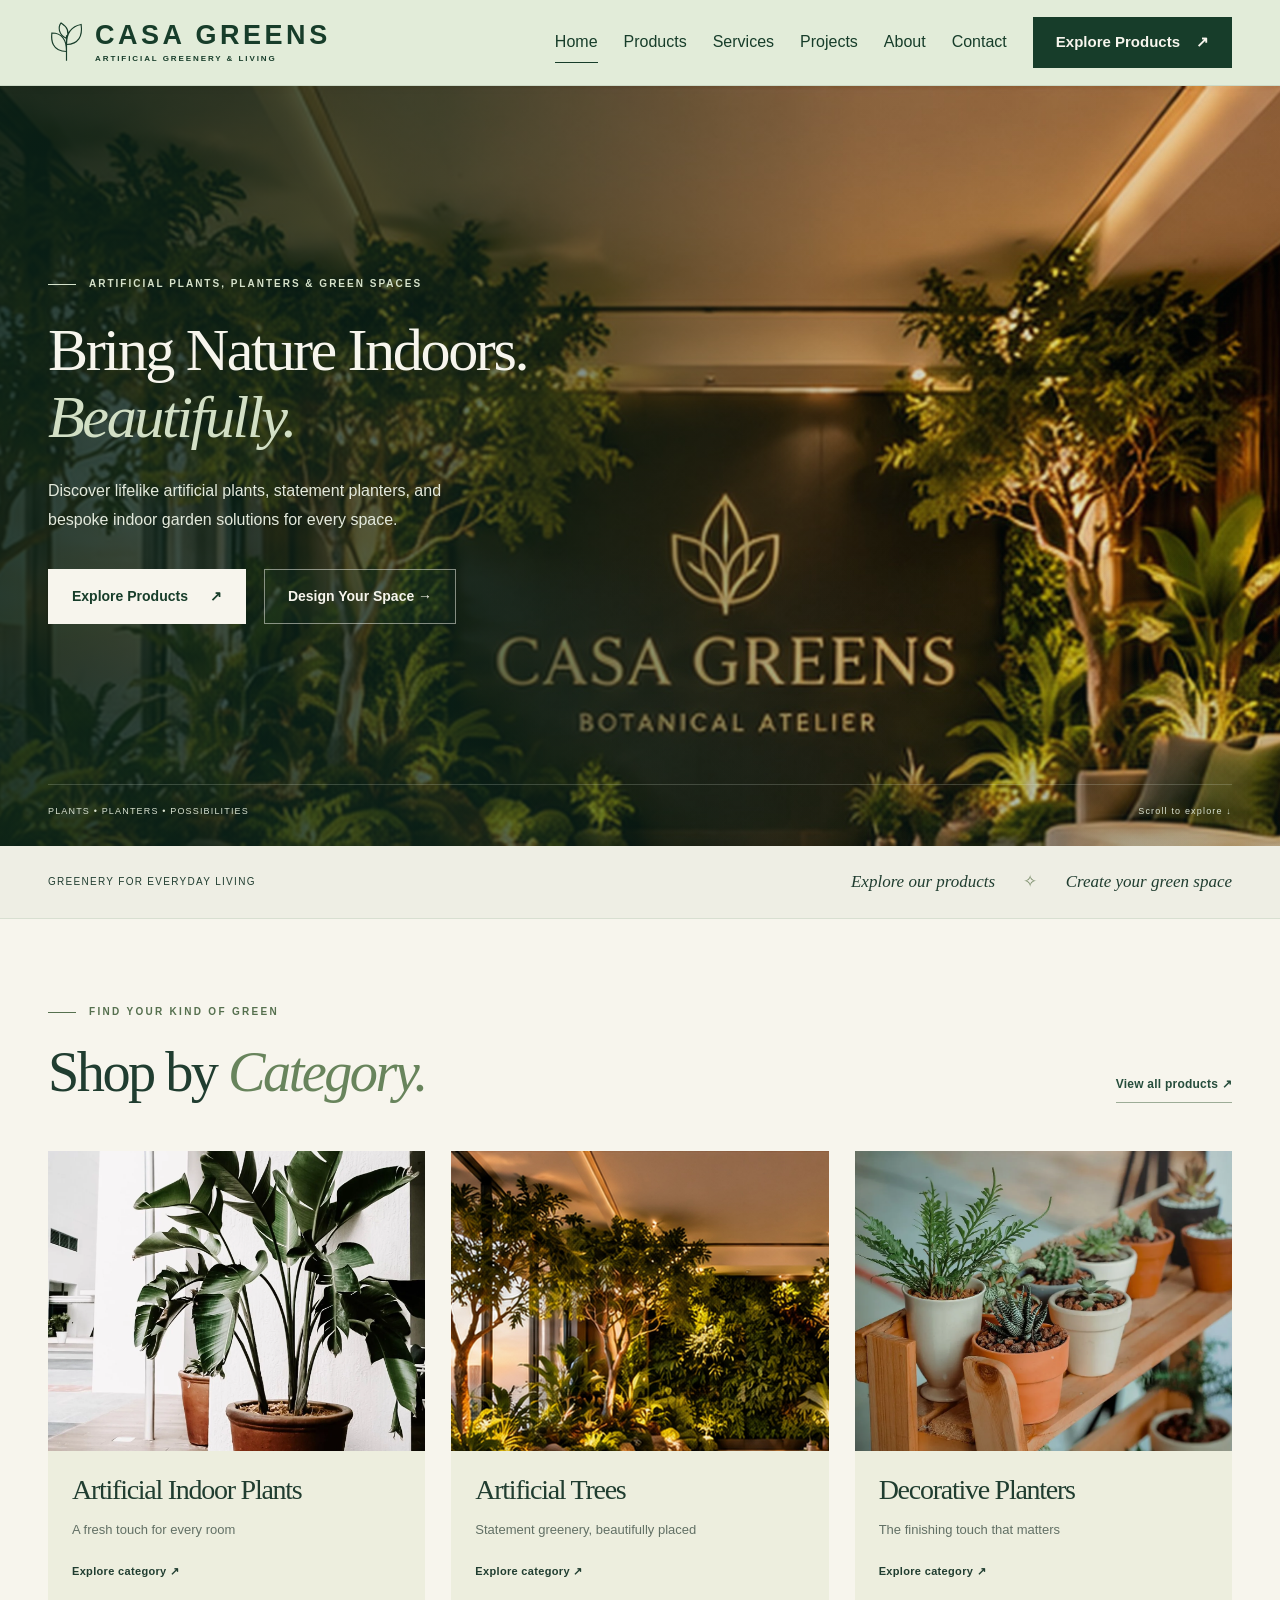
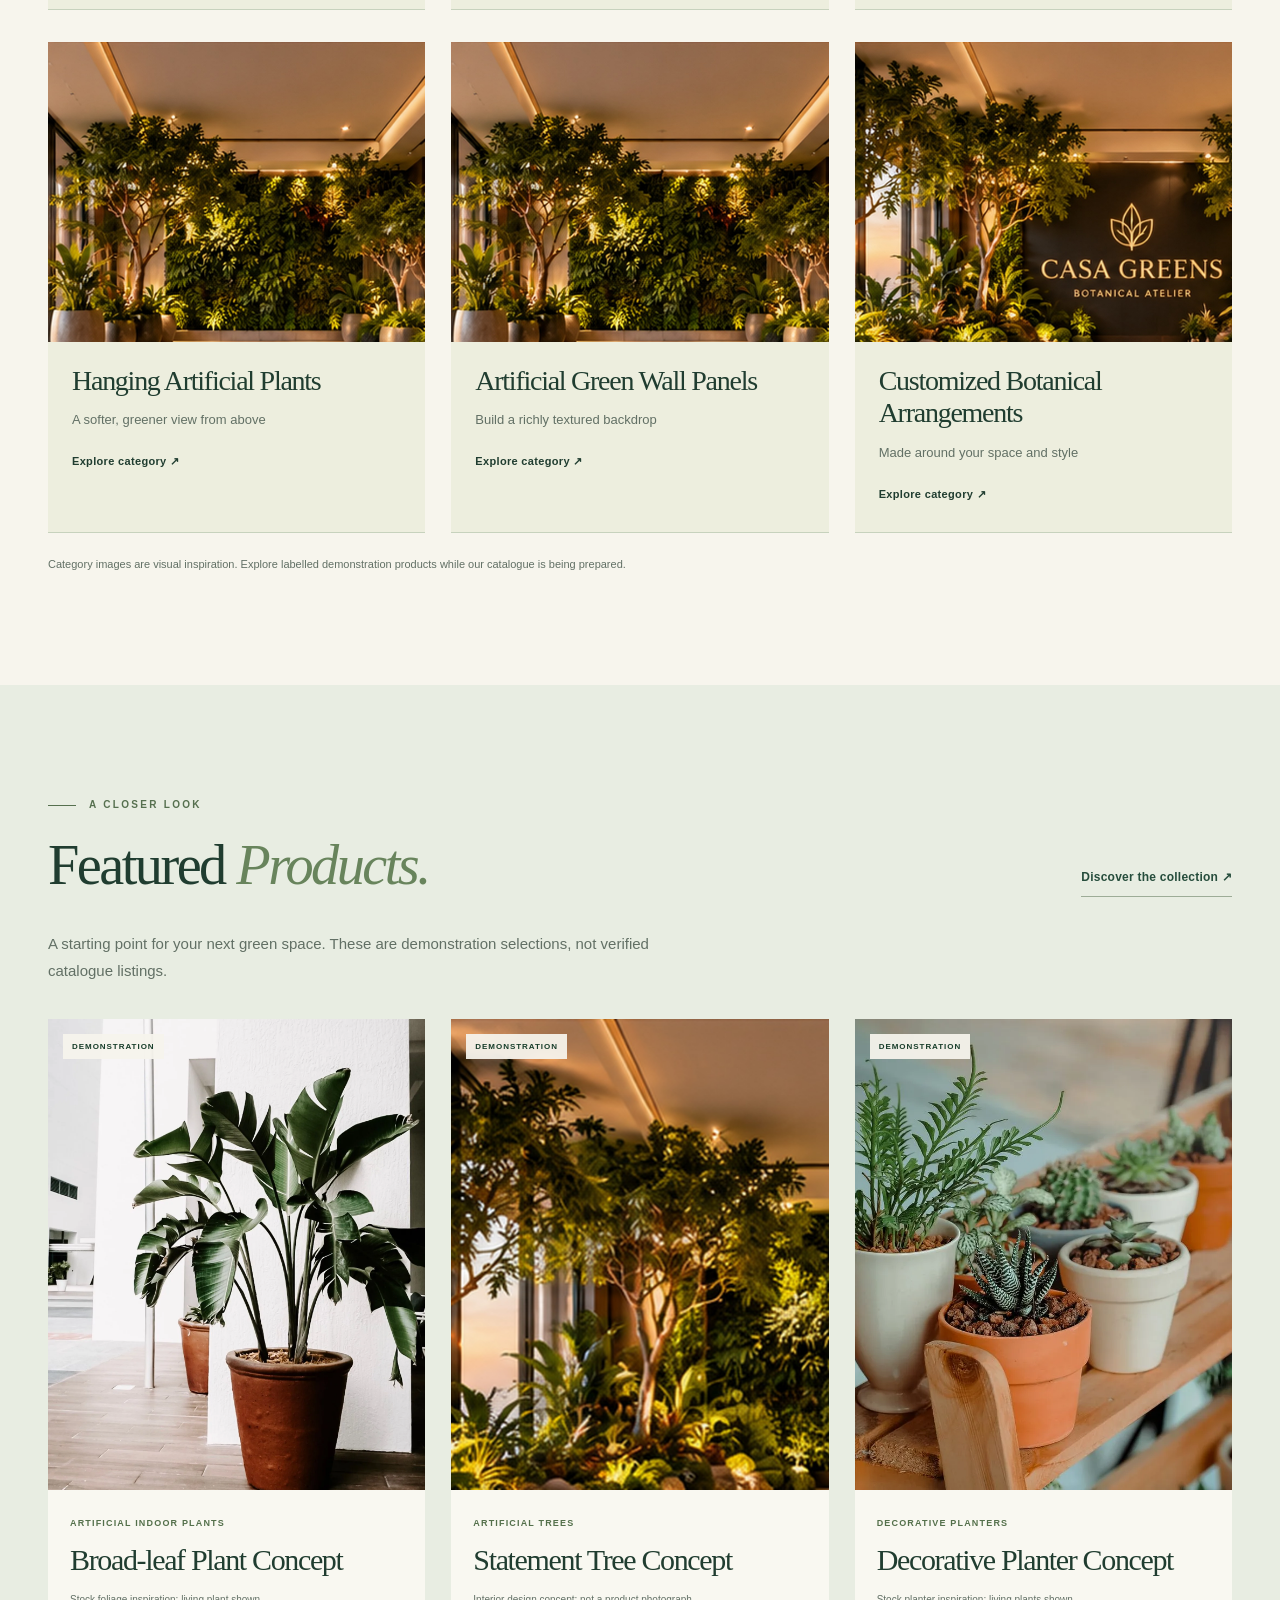
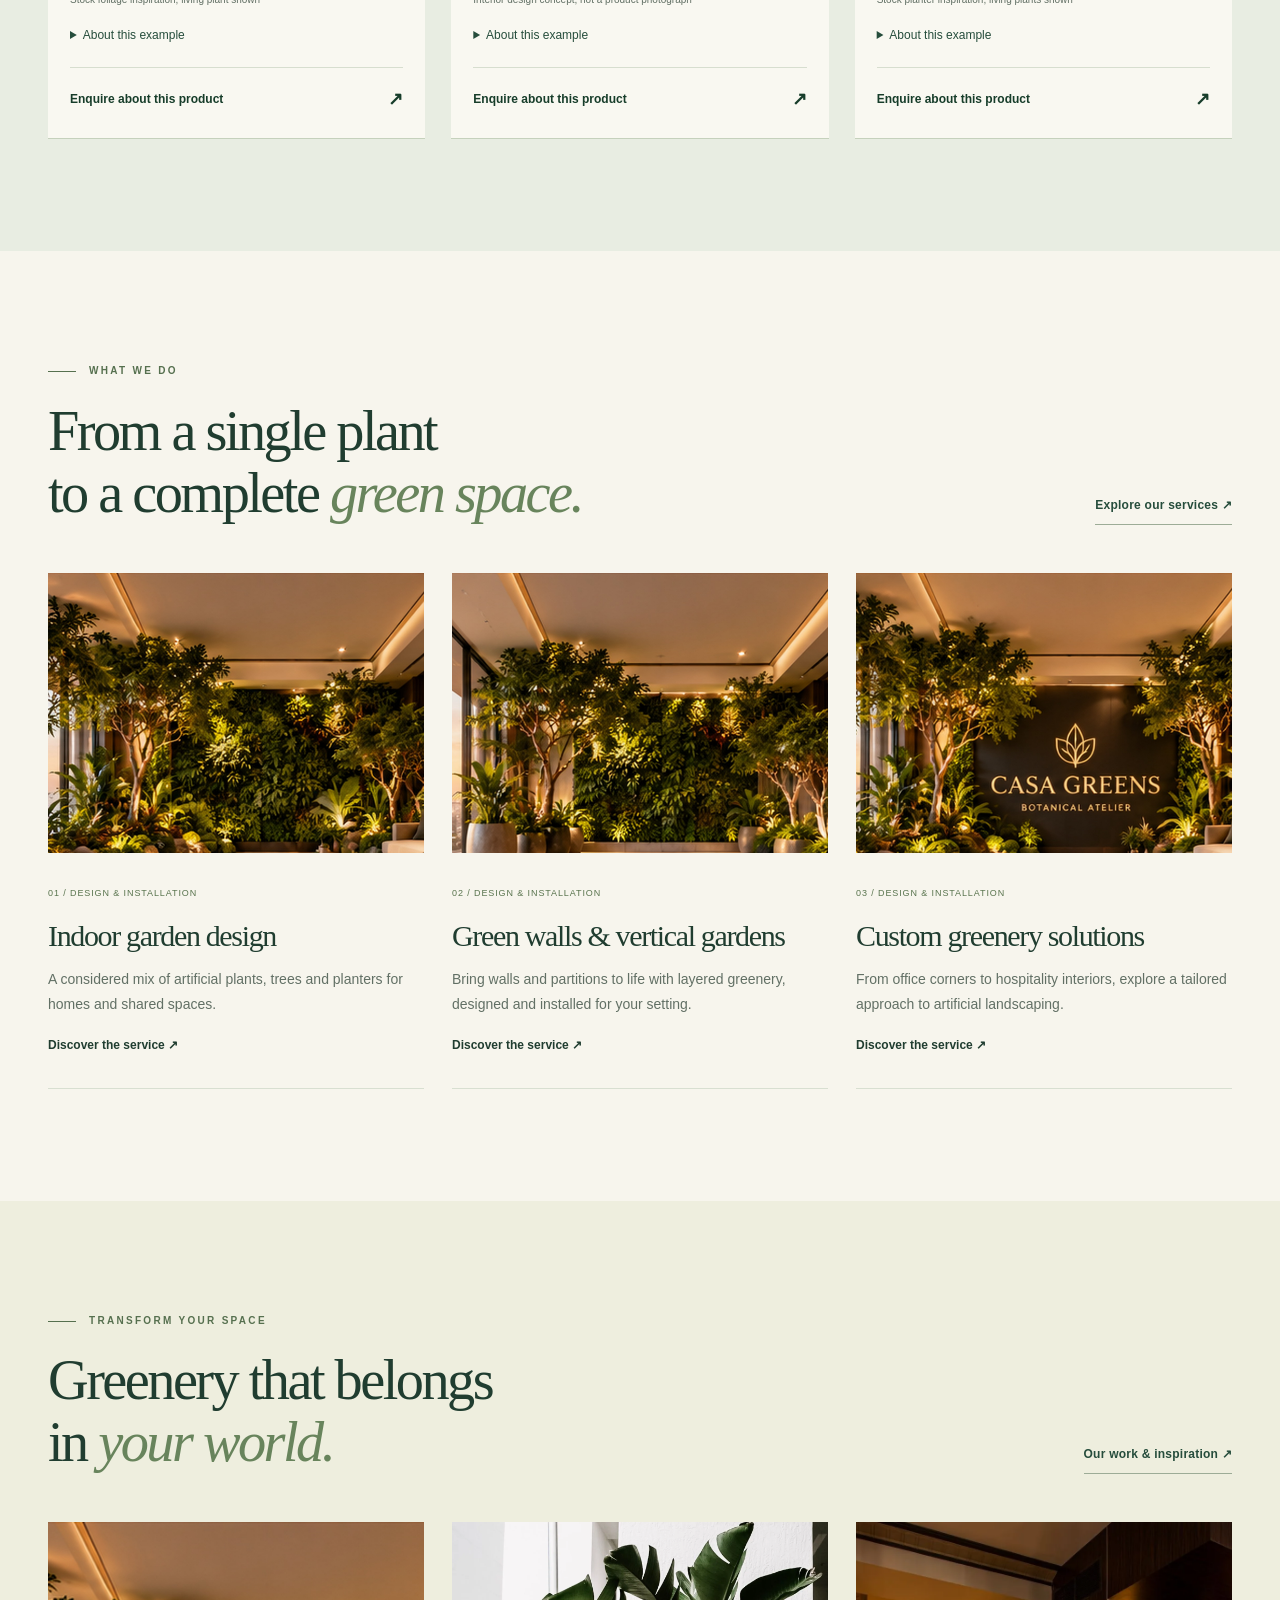
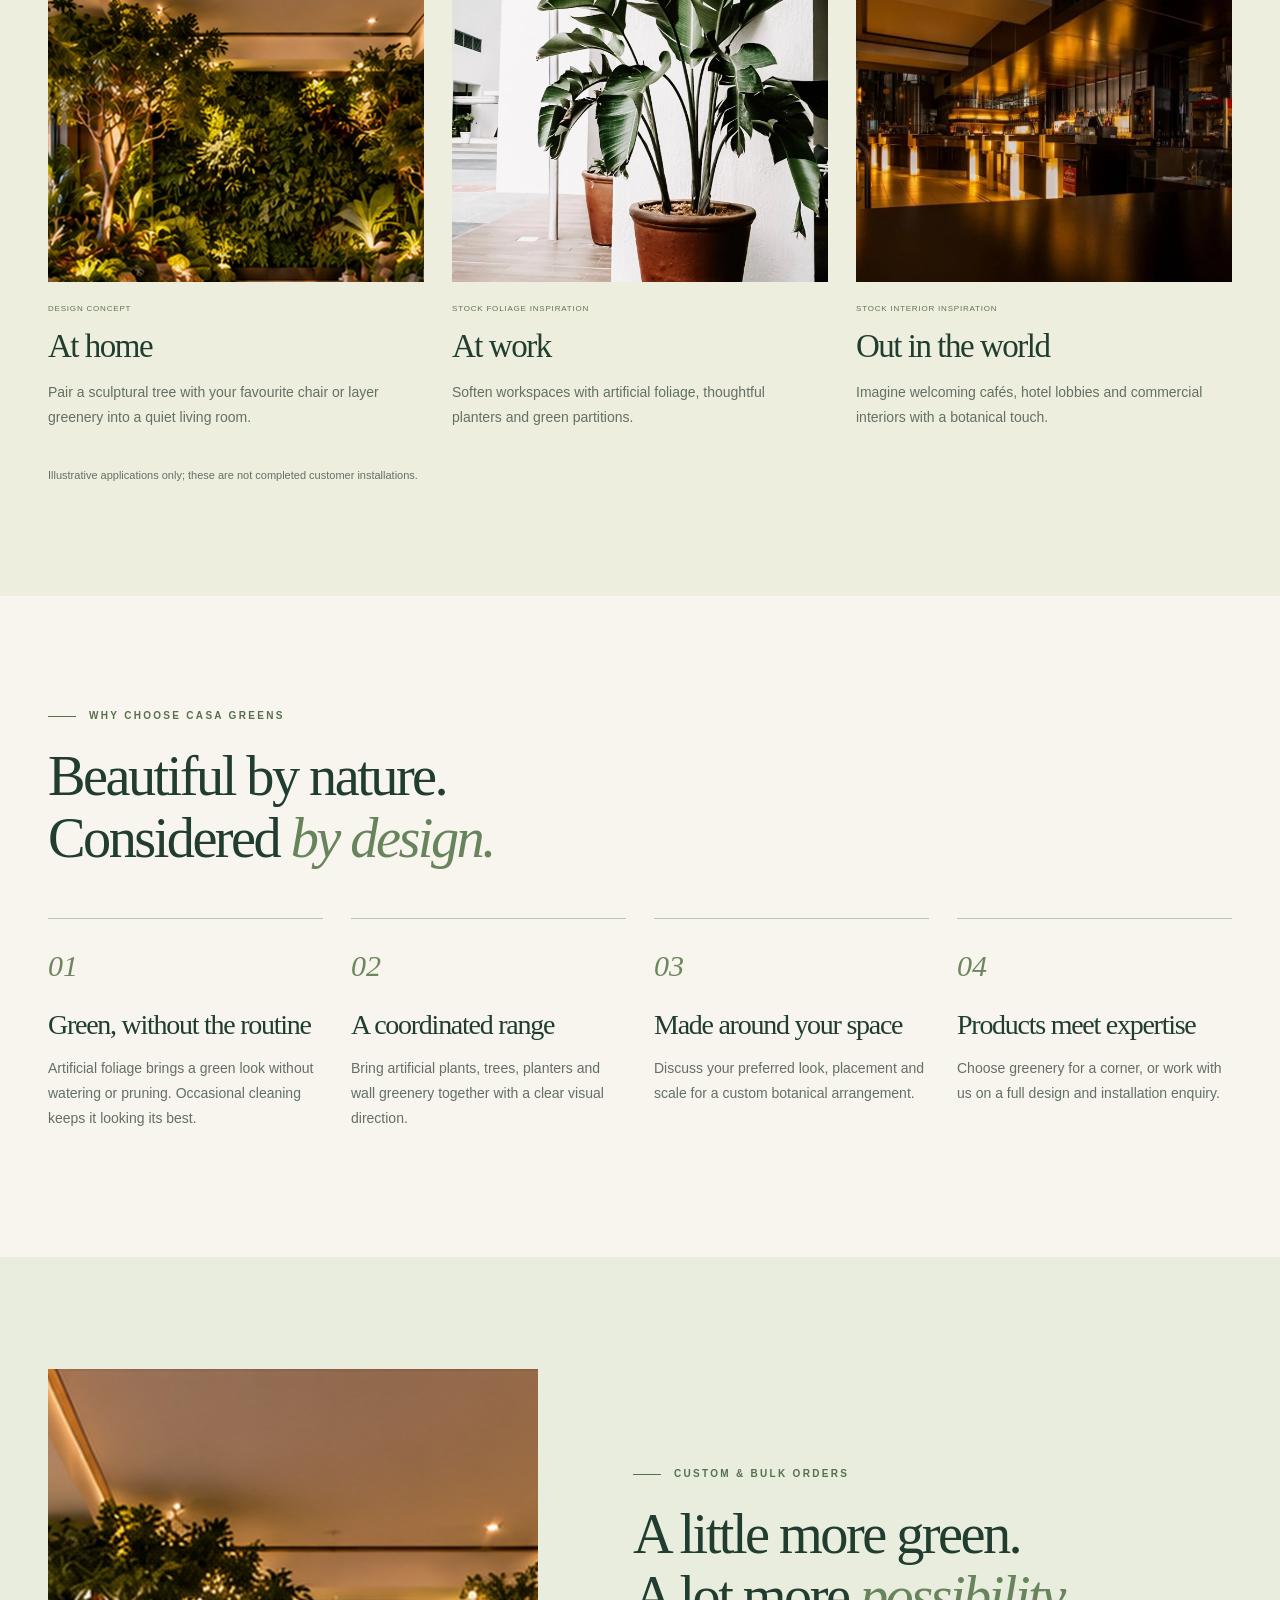
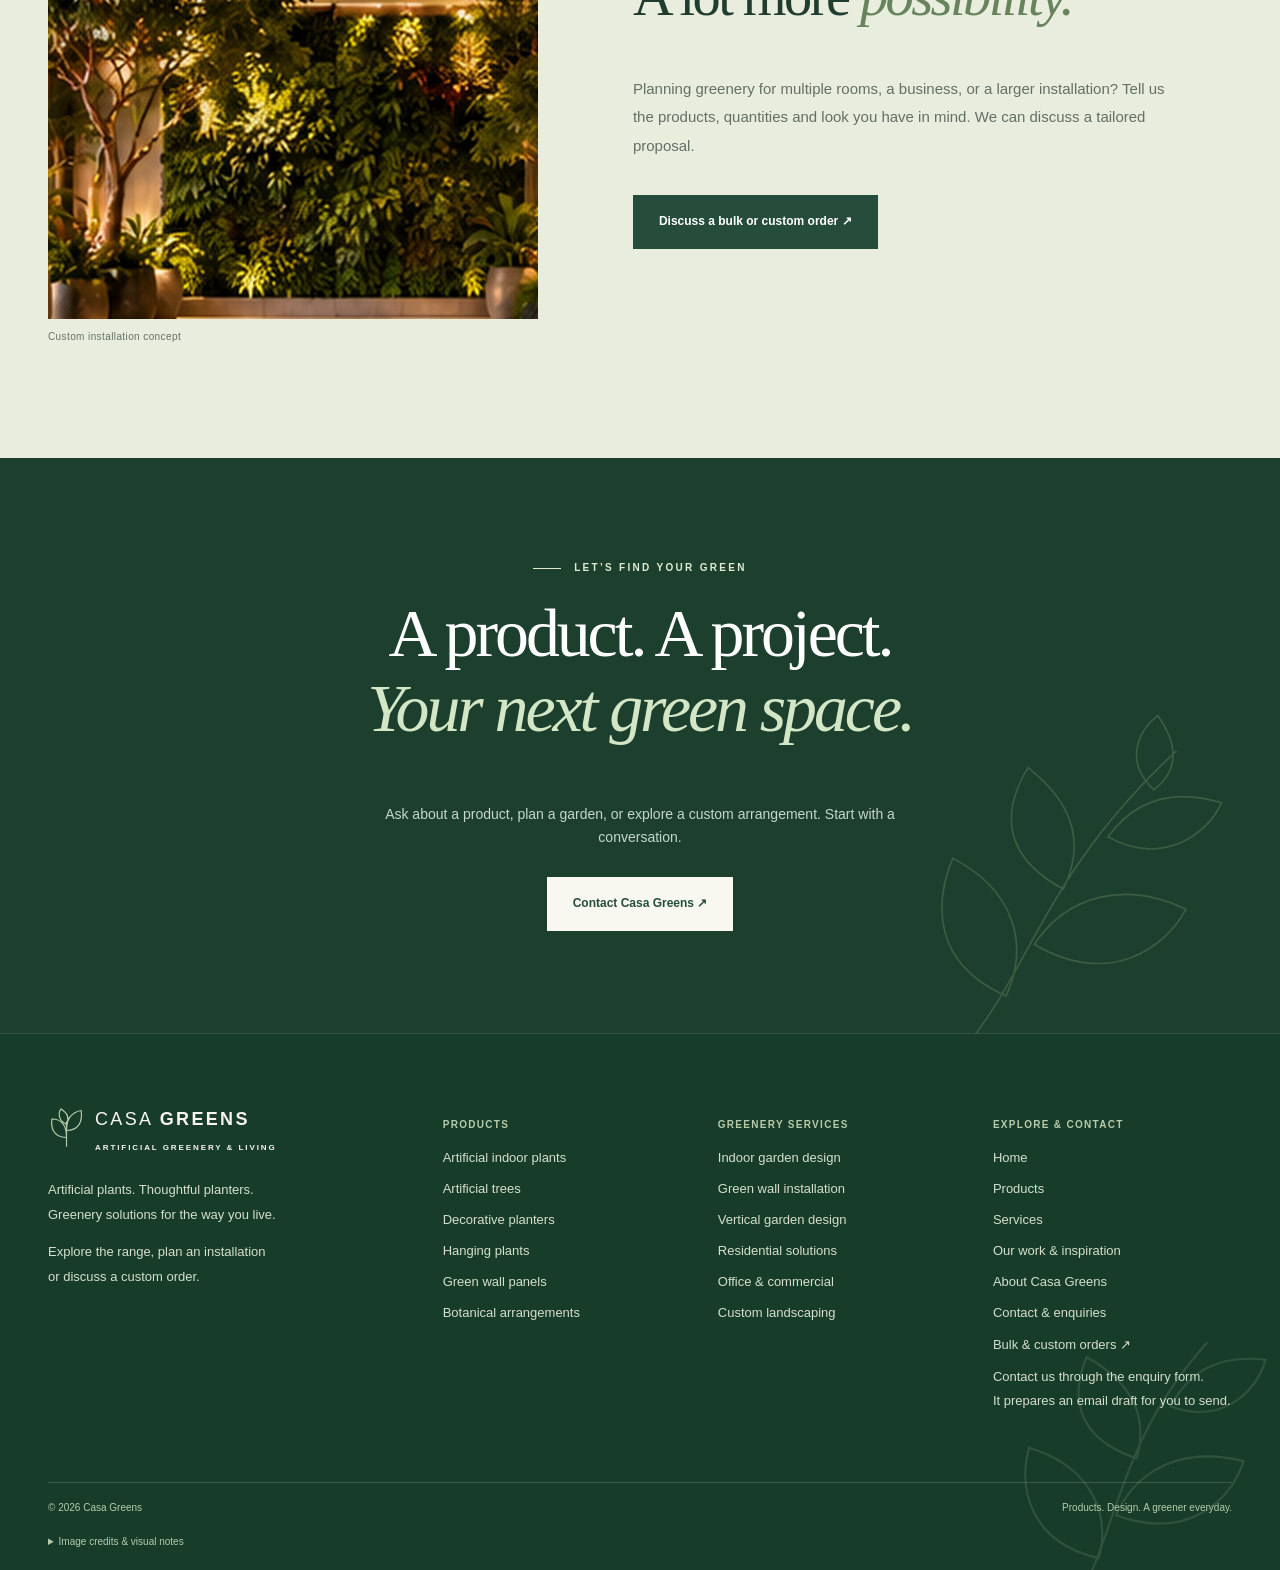
==== Casa-Greens-Indoor-Gardening/index.html @ 4e610463 "Add new Casa Greens product and services website" ====
<!DOCTYPE html><html lang="en"><head><meta charset="UTF-8"><meta name="viewport" content="width=device-width,initial-scale=1"><meta name="theme-color" content="#f8f7f0"><meta name="description" content="Explore artificial plants, decorative planters and custom indoor gardening solutions from Casa Greens."><title>Artificial Plants, Planters &amp; Greenery Solutions | Casa Greens</title><link rel="icon" href="data:image/svg+xml,%3Csvg xmlns=%27http://www.w3.org/2000/svg%27 viewBox=%270 0 40 40%27%3E%3Cpath fill=%27%23264d3c%27 d=%27M8 32C0 12 18 3 34 4c2 17-7 30-26 28Z%27/%3E%3C/svg%3E"><link rel="stylesheet" href="style.css"></head><body class="page-index"><a class="skip-link" href="#main">Skip to content</a><header class="site-header"><div class="container nav-wrap"><a class="brand" href="index.html" aria-label="Casa Greens home"><span class="brand-leaf"><svg viewBox="0 0 48 56" fill="none" aria-hidden="true"><path d="M24 51V18M24 39C5 39 4 24 5 15c13 0 19 9 19 24Zm0-9C24 14 32 6 43 4c2 15-3 25-19 26Zm0-8C13 17 13 7 17 2c8 5 11 12 7 20Z" stroke="currentColor" stroke-width="1.5"/></svg></span><span>CASA <strong>GREENS</strong><small>ARTIFICIAL GREENERY &amp; LIVING</small></span></a><button class="menu-toggle" aria-label="Open menu" aria-expanded="false" aria-controls="main-nav"><span></span><span></span><span></span></button><nav id="main-nav" class="nav" aria-label="Primary"><a href="index.html" aria-current="page">Home</a><a href="products.html">Products</a><a href="services.html">Services</a><a href="projects.html">Projects</a><a href="about.html">About</a><a href="contact.html">Contact</a><a class="nav-cta" href="products.html">Explore Products <span aria-hidden="true">&#8599;</span></a></nav></div></header><main id="main"><section class="hero"><video class="hero-video" autoplay muted loop playsinline preload="metadata" poster="assets/images/complete-garden.jpg"><source src="assets/videos/hero.mp4" type="video/mp4"></video><div class="hero-shade"></div><div class="container hero-inner"><div class="hero-content"><div class="eyebrow light">ARTIFICIAL PLANTS, PLANTERS &amp; GREEN SPACES</div><h1>Bring Nature Indoors.<br><em>Beautifully.</em></h1><p>Discover lifelike artificial plants, statement planters, and bespoke indoor garden solutions for every space.</p><div class="hero-actions"><a href="products.html" class="btn btn-white">Explore Products <span aria-hidden="true">↗</span></a><a href="contact.html?type=design#contactForm" class="btn hero-secondary">Design Your Space →</a></div></div></div><div class="hero-bottom container"><span>PLANTS • PLANTERS • POSSIBILITIES</span><span>Scroll to explore ↓</span></div></section><div class="studio-strip"><div class="container"><span>GREENERY FOR EVERYDAY LIVING</span><span>Explore our products <i>&#10023;</i> Create your green space</span></div></div><section class="section shop-section"><div class="container"><div class="section-head"><div><div class="eyebrow">FIND YOUR KIND OF GREEN</div><h2>Shop by <em>Category.</em></h2></div><a class="text-link" href="products.html">View all products &#8599;</a></div><div class="category-grid"><a class="category-tile category-plants" href="products.html?category=plants#catalog"><img src="assets/images/leaf-detail.webp" alt="Artificial Indoor Plants: visual inspiration, not an actual catalogue item" loading="lazy" decoding="async" width="1400" height="2095"><div><h3>Artificial Indoor Plants</h3><p>A fresh touch for every room</p><span>Explore category &#8599;</span></div></a><a class="category-tile category-trees" href="products.html?category=trees#catalog"><img src="assets/images/indoor-garden.jpg" alt="Artificial Trees: visual inspiration, not an actual catalogue item" loading="lazy" decoding="async" width="1920" height="1080"><div><h3>Artificial Trees</h3><p>Statement greenery, beautifully placed</p><span>Explore category &#8599;</span></div></a><a class="category-tile category-planters" href="products.html?category=planters#catalog"><img src="assets/images/studio-plants.webp" alt="Decorative Planters: visual inspiration, not an actual catalogue item" loading="lazy" decoding="async" width="1400" height="869"><div><h3>Decorative Planters</h3><p>The finishing touch that matters</p><span>Explore category &#8599;</span></div></a><a class="category-tile category-hanging" href="products.html?category=hanging#catalog"><img src="assets/images/green-wall.jpg" alt="Hanging Artificial Plants: visual inspiration, not an actual catalogue item" loading="lazy" decoding="async" width="1920" height="1080"><div><h3>Hanging Artificial Plants</h3><p>A softer, greener view from above</p><span>Explore category &#8599;</span></div></a><a class="category-tile category-panels" href="products.html?category=panels#catalog"><img src="assets/images/green-wall.jpg" alt="Artificial Green Wall Panels: visual inspiration, not an actual catalogue item" loading="lazy" decoding="async" width="1920" height="1080"><div><h3>Artificial Green Wall Panels</h3><p>Build a richly textured backdrop</p><span>Explore category &#8599;</span></div></a><a class="category-tile category-arrangements" href="products.html?category=arrangements#catalog"><img src="assets/images/complete-garden.jpg" alt="Customized Botanical Arrangements: visual inspiration, not an actual catalogue item" loading="lazy" decoding="async" width="1920" height="1080"><div><h3>Customized Botanical Arrangements</h3><p>Made around your space and style</p><span>Explore category &#8599;</span></div></a></div><p class="image-note">Category images are visual inspiration. Explore labelled demonstration products while our catalogue is being prepared.</p></div></section><section class="section section-sage"><div class="container"><div class="section-head"><div><div class="eyebrow">A CLOSER LOOK</div><h2>Featured <em>Products.</em></h2></div><a class="text-link" href="products.html">Discover the collection &#8599;</a></div><p class="section-description">A starting point for your next green space. These are demonstration selections, not verified catalogue listings.</p><div class="product-grid" data-product-grid data-featured="true"></div><noscript><p>Enable JavaScript to view product examples. <a href="products.html">Browse product categories</a> or <a href="contact.html?type=product">make a product enquiry</a>.</p></noscript></div></section><section class="section"><div class="container"><div class="section-head"><div><div class="eyebrow">WHAT WE DO</div><h2>From a single plant<br>to a complete <em>green space.</em></h2></div><a class="text-link" href="services.html">Explore our services &#8599;</a></div><div class="retail-services"><a class="retail-service" href="services.html#indoor"><img src="assets/images/indoor-garden.jpg" alt="Indoor garden design concept" loading="lazy" decoding="async" width="1920" height="1080"><div><span>01 / DESIGN &amp; INSTALLATION</span><h3>Indoor garden design</h3><p>A considered mix of artificial plants, trees and planters for homes and shared spaces.</p><b>Discover the service &#8599;</b></div></a><a class="retail-service" href="services.html#walls"><img src="assets/images/green-wall.jpg" alt="Green walls & vertical gardens concept" loading="lazy" decoding="async" width="1920" height="1080"><div><span>02 / DESIGN &amp; INSTALLATION</span><h3>Green walls & vertical gardens</h3><p>Bring walls and partitions to life with layered greenery, designed and installed for your setting.</p><b>Discover the service &#8599;</b></div></a><a class="retail-service" href="services.html#custom"><img src="assets/images/complete-garden.jpg" alt="Custom greenery solutions concept" loading="lazy" decoding="async" width="1920" height="1080"><div><span>03 / DESIGN &amp; INSTALLATION</span><h3>Custom greenery solutions</h3><p>From office corners to hospitality interiors, explore a tailored approach to artificial landscaping.</p><b>Discover the service &#8599;</b></div></a></div></div></section><section class="section section-projects"><div class="container"><div class="section-head"><div><div class="eyebrow">TRANSFORM YOUR SPACE</div><h2>Greenery that belongs<br>in <em>your world.</em></h2></div><a class="text-link" href="projects.html">Our work & inspiration &#8599;</a></div><div class="application-grid"><article><img src="assets/images/indoor-garden.jpg" alt="At home: design concept" loading="lazy" decoding="async" width="1920" height="1080"><span>DESIGN CONCEPT</span><h3>At home</h3><p>Pair a sculptural tree with your favourite chair or layer greenery into a quiet living room.</p></article><article><img src="assets/images/leaf-detail.webp" alt="At work: stock foliage inspiration" loading="lazy" decoding="async" width="1400" height="2095"><span>STOCK FOLIAGE INSPIRATION</span><h3>At work</h3><p>Soften workspaces with artificial foliage, thoughtful planters and green partitions.</p></article><article><img src="assets/images/hospitality.webp" alt="Out in the world: stock interior inspiration" loading="lazy" decoding="async" width="1400" height="788"><span>STOCK INTERIOR INSPIRATION</span><h3>Out in the world</h3><p>Imagine welcoming cafés, hotel lobbies and commercial interiors with a botanical touch.</p></article></div><p class="image-note">Illustrative applications only; these are not completed customer installations.</p></div></section><section class="section"><div class="container"><div class="section-head"><div><div class="eyebrow">WHY CHOOSE CASA GREENS</div><h2>Beautiful by nature.<br>Considered <em>by design.</em></h2></div></div><div class="benefit-grid"><article><span>01</span><h3>Green, without the routine</h3><p>Artificial foliage brings a green look without watering or pruning. Occasional cleaning keeps it looking its best.</p></article><article><span>02</span><h3>A coordinated range</h3><p>Bring artificial plants, trees, planters and wall greenery together with a clear visual direction.</p></article><article><span>03</span><h3>Made around your space</h3><p>Discuss your preferred look, placement and scale for a custom botanical arrangement.</p></article><article><span>04</span><h3>Products meet expertise</h3><p>Choose greenery for a corner, or work with us on a full design and installation enquiry.</p></article></div></div></section><section class="section bulk-section"><div class="container split"><figure class="image-frame"><img src="assets/images/green-wall.jpg" alt="Custom greenery design concept for a commercial interior" loading="lazy" decoding="async" width="1920" height="1080"><figcaption>Custom installation concept</figcaption></figure><div><div class="eyebrow">CUSTOM &amp; BULK ORDERS</div><h2>A little more green.<br>A lot more <em>possibility.</em></h2><p>Planning greenery for multiple rooms, a business, or a larger installation? Tell us the products, quantities and look you have in mind. We can discuss a tailored proposal.</p><a class="btn btn-primary" href="contact.html?type=bulk#contactForm">Discuss a bulk or custom order &#8599;</a></div></div></section><section class="cta-section"><div class="container"><div class="eyebrow light">LET’S FIND YOUR GREEN</div><h2>A product. A project.<br><em>Your next green space.</em></h2><p>Ask about a product, plan a garden, or explore a custom arrangement. Start with a conversation.</p><a class="btn btn-white" href="contact.html">Contact Casa Greens &#8599;</a></div></section></main><footer class="footer"><div class="container footer-top"><div><a class="brand footer-brand" href="index.html"><span class="brand-leaf"><svg viewBox="0 0 48 56" fill="none" aria-hidden="true"><path d="M24 51V18M24 39C5 39 4 24 5 15c13 0 19 9 19 24Zm0-9C24 14 32 6 43 4c2 15-3 25-19 26Zm0-8C13 17 13 7 17 2c8 5 11 12 7 20Z" stroke="currentColor" stroke-width="1.5"/></svg></span><span>CASA <strong>GREENS</strong><small>ARTIFICIAL GREENERY &amp; LIVING</small></span></a><p>Artificial plants. Thoughtful planters.<br>Greenery solutions for the way you live.</p><p>Explore the range, plan an installation<br>or discuss a custom order.</p></div><div><h4>Products</h4><a href="products.html?category=plants#catalog">Artificial indoor plants</a><a href="products.html?category=trees#catalog">Artificial trees</a><a href="products.html?category=planters#catalog">Decorative planters</a><a href="products.html?category=hanging#catalog">Hanging plants</a><a href="products.html?category=panels#catalog">Green wall panels</a><a href="products.html?category=arrangements#catalog">Botanical arrangements</a></div><div><h4>Greenery services</h4><a href="services.html#indoor">Indoor garden design</a><a href="services.html#walls">Green wall installation</a><a href="services.html#vertical">Vertical garden design</a><a href="services.html#residential">Residential solutions</a><a href="services.html#commercial">Office &amp; commercial</a><a href="services.html#custom">Custom landscaping</a></div><div><h4>Explore &amp; contact</h4><a href="index.html">Home</a><a href="products.html">Products</a><a href="services.html">Services</a><a href="projects.html">Our work &amp; inspiration</a><a href="about.html">About Casa Greens</a><a href="contact.html">Contact &amp; enquiries</a><a href="contact.html?type=bulk#contactForm">Bulk &amp; custom orders &#8599;</a><p>Contact us through the enquiry form.<br>It prepares an email draft for you to send.</p></div></div><div class="container footer-bottom"><span>&copy; <span id="year"></span> Casa Greens</span><span>Products. Design. A greener everyday.</span></div><div class="container image-credits"><details><summary>Image credits & visual notes</summary><p>Existing Casa Greens images are retained as design concepts. Additional stock photographs are inspiration only and may show living plants. Photography via <a href="https://www.pexels.com/license/" target="_blank" rel="noopener noreferrer">Pexels (free commercial-use license)</a>: <a href="https://www.pexels.com/photo/1974508/">foliage</a>, <a href="https://www.pexels.com/photo/793012/">planters</a>, <a href="https://www.pexels.com/photo/1571460/">living interior</a>, <a href="https://www.pexels.com/photo/260922/">hospitality interior</a>.</p></details></div></footer><script src="script.js" defer></script></body></html>
---- Casa-Greens-Indoor-Gardening/style.css ----
:root{--green:#244b3b;--deep:#17382d;--light:#f8f7f0;--sage:#ebf0e8;--ink:#26362e;--muted:#6b786e;--line:#dfe5da;--gold:#d9af70}
*{box-sizing:border-box}
html{scroll-behavior:smooth}
body{margin:0;background:var(--light);color:var(--ink);font-family:'Segoe UI',Arial,sans-serif;line-height:1.65}
img,video{max-width:100%;display:block}
a{text-decoration:none;color:inherit}
button,input,select,textarea{font:inherit}
button,a,input,select,textarea{outline-offset:3px}
.container{width:min(1150px,calc(100% - 44px));margin:auto}
.brand{display:flex;align-items:center;gap:10px;line-height:1;white-space:nowrap;letter-spacing:.12em;font-size:18px;font-weight:500;color:var(--deep)}
.brand strong{font-weight:800}
.brand small{display:block;margin-top:6px;letter-spacing:.25em;font-size:8px;font-weight:700}
.brand-leaf{font-size:37px;font-weight:400;color:#648768}
.btn-primary:hover{background:#37654f}
.skip-link{position:absolute;top:-60px;left:10px;z-index:100;background:white;padding:10px}
.skip-link:focus{top:10px}
.eyebrow{font-size:11px;letter-spacing:.23em;font-weight:800;color:#607e64;text-transform:uppercase;margin-bottom:21px}
.eyebrow.light{color:#d5e3cf}
h1,h2,h3,p{margin-top:0}
h1,h2,h3{line-height:1.1;font-family:Georgia,'Times New Roman',serif;font-weight:400;letter-spacing:-.035em}
h1{font-size:clamp(52px,7vw,100px)}
h2{font-size:clamp(38px,4.1vw,59px)}
h3{font-size:26px}
em{font-weight:400;color:#8aab84}
h1 em,.cta-section em{color:#d3e7c6}
.btn{border:0;display:inline-flex;align-items:center;justify-content:center;gap:24px;padding:15px 23px;font-weight:700;font-size:13px;cursor:pointer;border-radius:3px;transition:background .2s,transform .2s}
.btn:hover{transform:translateY(-2px)}
.btn-white{background:#f8f7f0;color:var(--green)}
.btn-white:hover{background:#e4eddf}
.btn-primary{background:var(--green);color:white}
.text-link{font-size:13px;font-weight:750;color:var(--green);border-bottom:1px solid #9dac97;padding-bottom:5px}
.light-link{color:#fff;border-color:#a6c0a4}
.section{padding:106px 0}
.section-sage{background:var(--sage)}
.split{display:grid;grid-template-columns:1fr 1fr;gap:9%;align-items:center}
.split p,.page-intro p,.contact-layout p{color:var(--muted);font-size:16px;max-width:550px}
.split .text-link{display:inline-block;margin-top:24px}
.image-frame{margin:0;position:relative}
.image-frame img{width:100%;height:475px;object-fit:cover;border-radius:5px}
.image-frame figcaption,.contact-photo figcaption{font-size:11px;color:var(--muted);margin-top:8px}
.section-head{display:flex;align-items:end;justify-content:space-between;gap:20px;margin-bottom:40px}
.section-head h2{margin-bottom:0}
.cards{display:grid;gap:22px}
.cards.three{grid-template-columns:repeat(3,1fr)}
.service-card{background:#fff;overflow:hidden;border-radius:5px;transition:transform .25s,box-shadow .25s}
.service-card:hover{transform:translateY(-5px);box-shadow:0 15px 35px #213a2918}
.card-photo{height:265px;overflow:hidden}
.card-photo img{height:100%;width:100%;object-fit:cover;transition:transform .4s}
.service-card:hover .card-photo img{transform:scale(1.04)}
.card-copy{padding:27px}
.card-copy span,.project-tile figcaption span{font-size:10px;letter-spacing:.15em;color:#65806b;font-weight:800}
.card-copy h3{margin:14px 0 10px}
.card-copy p{font-size:14px;color:var(--muted)}
.card-copy b{font-size:12px;color:var(--green)}
.ticks{list-style:none;padding:0;margin:25px 0 30px}
.ticks li{border-bottom:1px solid var(--line);padding:12px 0}
.ticks li:before{content:'✓';color:#5e8965;font-weight:bold;margin-right:13px}
.cta-section{padding:95px 0;background:var(--deep);color:white;text-align:center}
.cta-section h2{font-size:clamp(42px,5vw,68px)}
.cta-section p{color:#c6d6ca;max-width:530px;margin:0 auto 28px}
.page-intro{background:linear-gradient(120deg,#eaf0e6,#f8f7f0);padding:100px 0 86px}
.page-intro h1{font-size:clamp(55px,7vw,92px);margin-bottom:22px}
.page-intro p{max-width:680px;font-size:18px}
.value-grid{display:grid;grid-template-columns:repeat(3,1fr);gap:27px}
.value-grid article{border-top:1px solid #aebfad;padding-top:27px}
.value-grid article>span{font-size:12px;color:#739276}
.value-grid h3{margin:18px 0}
.value-grid p{color:var(--muted)}
.centered{text-align:center}
.centered h2{margin-bottom:34px}
.service-detail{display:grid;grid-template-columns:1fr 1fr;align-items:center;gap:7%;margin-bottom:75px}
.service-detail:nth-child(even) img{order:2}
.service-detail img{width:100%;height:380px;object-fit:cover;border-radius:5px}
.service-detail p{color:var(--muted)}
.service-detail .text-link{display:inline-block;margin-top:15px}
.project-grid{display:grid;grid-template-columns:1fr 1fr;gap:28px}
.project-tile{margin:0;background:white}
.project-tile img{width:100%;height:355px;object-fit:cover}
.project-tile figcaption{padding:24px}
.project-tile h2{font-size:30px;margin:10px 0}
.project-tile p{color:var(--muted);margin:0}
.contact-layout{display:grid;grid-template-columns:1fr 1.05fr;gap:9%}
.contact-photo{margin:35px 0}
.contact-photo img{height:320px;width:100%;object-fit:cover;border-radius:5px}
.form-panel{background:white;padding:34px;border:1px solid var(--line);border-radius:5px}
.form-panel h2{font-size:35px}
.form-panel .muted{font-size:13px}
.form-panel label{display:block;font-size:12px;font-weight:750;margin:16px 0;color:var(--green)}
.form-panel input,.form-panel textarea,.form-panel select{display:block;margin-top:7px;padding:13px 12px;border:1px solid #cfdace;background:#fafbf8;color:var(--ink);width:100%;border-radius:3px}
.form-panel input:focus,.form-panel textarea:focus,.form-panel select:focus{border-color:var(--green);outline:2px solid #d6e5d7}
.form-row{display:grid;grid-template-columns:1fr 1fr;gap:15px}
.form-message{font-size:13px;min-height:19px;color:var(--green)}
.footer{background:#f0f1e9;border-top:1px solid var(--line)}
.footer-top{display:grid;grid-template-columns:1.5fr 1fr 1fr 1fr;gap:36px;padding-top:65px;padding-bottom:55px}
.footer p,.footer a{color:#637266;font-size:13px}
.footer .brand{color:var(--deep);font-size:18px}
.footer .brand small{font-size:8px}
.footer h4{font-size:12px;letter-spacing:.13em;text-transform:uppercase}
.footer-top>div>a:not(.brand){display:block;margin:9px 0}
.footer-top>div>a:hover{color:var(--green)}
.footer-bottom{padding:17px 0;border-top:1px solid #dce1d7;display:flex;justify-content:space-between;font-size:11px;color:#7b867e}
.reveal{transition:opacity .5s ease,transform .5s ease}
.js-motion .reveal:not(.is-visible){opacity:0;transform:translateY(22px)}@media(max-width:900px){
.brand{font-size:15px}
.split{gap:5%}
.cards.three{grid-template-columns:repeat(2,1fr)}
.cards.three .service-card:last-child{grid-column:1/-1}
.card-photo{height:230px}}
@media(max-width:700px){
.container{width:min(100% - 36px,1150px)}
.section{padding:70px 0}
.split,.cards.three,.value-grid,.service-detail,.project-grid,.contact-layout,.footer-top{grid-template-columns:1fr}
.cards.three .service-card:last-child{grid-column:auto}
.split.flip .image-frame{order:2}
.image-frame img{height:340px}
.section-head{align-items:start;flex-direction:column}
.service-detail{gap:20px;margin-bottom:60px}
.service-detail:nth-child(even) img{order:0}
.service-detail img{height:280px}
.project-tile img{height:260px}
.form-row{grid-template-columns:1fr;gap:0}
.form-panel{padding:25px}
.page-intro{padding:75px 0 65px}
.footer-top{gap:25px;padding:50px 0}
.footer-bottom{gap:10px;flex-direction:column}}@media(prefers-reduced-motion:reduce){
html{scroll-behavior:auto}
*,*:before,*:after{animation:none!important;transition:none!important}
.reveal{opacity:1!important;transform:none!important}}
/* Botanical editorial refinement */
:root{--green:#264d3c;--deep:#183b2c;--light:#f7f5ed;--sage:#e8ede2;--ink:#203d30;--muted:#627065;--line:#d8dfd1;--gold:#bfa67b}
body{font-family:'Segoe UI',Arial,sans-serif;font-weight:400}
::selection{background:#c8d5bd;color:var(--deep)}
.container{width:min(1240px,calc(100% - 96px))}
.brand{font-size:19px;letter-spacing:.13em}
.brand-leaf{width:37px;height:48px;display:block}
.brand-leaf svg{width:100%;height:100%}
.brand small{font-size:8px;letter-spacing:.24em}
h1,h2,h3{letter-spacing:-.045em}
h2{font-size:clamp(40px,4.4vw,65px)}
em{color:#68845c}
.eyebrow{font-size:10px;letter-spacing:.23em;color:#56704f;display:flex;align-items:center;gap:13px}
.eyebrow:before{content:'';width:28px;height:1px;background:currentColor;flex-shrink:0}
.eyebrow.light{color:#dfebd0}
.btn{border-radius:0;padding:17px 26px;font-size:12px;font-weight:600;min-height:52px}
.text-link{font-size:12px;letter-spacing:.02em;padding-bottom:8px;transition:color .2s,border-color .2s}
.text-link:hover{color:#72915b;border-color:currentColor}
.light-link:hover{color:#dfebd0}
.studio-strip{border-bottom:1px solid var(--line);background:#eeeee4}
.studio-strip .container{display:flex;align-items:center;justify-content:space-between;padding:22px 0;font-size:10px;letter-spacing:.13em}
.studio-strip span:last-child{font-family:Georgia,serif;font-style:italic;font-size:17px;letter-spacing:0}
.studio-strip i{font-style:normal;margin:0 24px;color:#7e906e}
.section{padding:112px 0}
.intro-story{position:relative;overflow:hidden}
.split{gap:8%;grid-template-columns:.9fr 1.1fr}
.split p{font-size:15px;line-height:1.9}
.image-frame img{height:550px;border-radius:0}
.editorial-frame{padding-bottom:25px}
.editorial-frame:before{content:'';position:absolute;inset:36px -24px 0 32px;background:#e2e7d9;z-index:-1}
.image-index{display:block;font-size:9px;letter-spacing:.17em;color:var(--muted);margin-bottom:14px}
.image-frame figcaption,.contact-photo figcaption,.photo-pair figcaption{font-size:10px;letter-spacing:.04em;margin-top:10px;color:var(--muted)}
.intro-story .container{position:relative;z-index:1}
.intro-story:after,.cta-section:after,.page-intro:before{content:'';pointer-events:none;position:absolute;width:270px;height:310px;opacity:.1;background:center/contain no-repeat url("data:image/svg+xml,%3Csvg xmlns='http://www.w3.org/2000/svg' viewBox='0 0 240 320' fill='none' stroke='%237a9469' stroke-width='1.3'%3E%3Cpath d='M115 310C130 230 100 160 143 20M123 258C58 265 36 221 31 184c55-3 88 29 92 74ZM122 211c69 0 92-49 91-85-52 4-88 36-91 85ZM120 161C58 163 46 124 47 91c48 7 70 31 73 70ZM130 107c48-1 68-39 65-69-38 9-61 31-65 69ZM143 56C112 49 108 23 116 3c28 13 36 31 27 53Z'/%3E%3C/svg%3E")}
.intro-story:after{bottom:5px;left:-35px;transform:rotate(-25deg)}
.section-head{margin-bottom:48px}
.cards{gap:25px}
.service-card{border-radius:0;background:transparent;border-bottom:1px solid #bfccb8}
.card-photo{height:325px}
.card-copy{padding:25px 0 28px}
.card-copy h3{font-size:29px}
.card-copy p{font-size:14px}
.service-card:hover{box-shadow:none;transform:translateY(-4px)}
.stock-label{display:block;color:var(--muted);font-size:10px;margin-top:12px;font-weight:400;line-height:1.6}
.ticks li{font-size:14px}
.cta-section{position:relative;overflow:hidden;padding:102px 0;background:#1d402e}
.cta-section .container{position:relative;z-index:1}
.cta-section .eyebrow,.centered .eyebrow{justify-content:center}
.cta-section:after{right:4%;bottom:-55px;width:330px;height:400px;opacity:.35;transform:rotate(30deg)}
.cta-section h2{font-size:clamp(44px,5.3vw,76px)}
.cta-section p{font-size:14px}
.section-projects{background:#eeeede}
.home-projects{display:grid;grid-template-columns:1.2fr 1fr;gap:28px}
.preview-tile{position:relative;overflow:hidden;min-height:400px;color:white}
.preview-tile img{width:100%;height:470px;object-fit:cover;transition:transform .6s}
.preview-tile:after{content:'';position:absolute;inset:0;background:linear-gradient(transparent 35%,#102b20de)}
.preview-tile>div{position:absolute;z-index:1;bottom:28px;left:30px;right:30px}
.preview-tile span{font-size:9px;letter-spacing:.15em;color:#dbe6d4}
.preview-tile h3{font-size:34px;margin:12px 30px 0 0}
.preview-tile b{position:absolute;right:0;bottom:0;font-size:24px;font-weight:400}
.preview-tile:hover img{transform:scale(1.035)}
.image-note{font-size:11px;color:var(--muted);margin:22px 0 0}
.page-intro{position:relative;overflow:hidden;padding:94px 0 85px;min-height:440px;background:#e9eddf}
.page-intro>.container{position:relative;z-index:2}
.page-intro h1{font-size:clamp(58px,6.6vw,94px);max-width:700px}
.page-intro h1 em{color:#648457}
.page-intro p{max-width:52%;font-size:15px;line-height:1.85;margin-bottom:0}
.page-intro:after{content:'';position:absolute;top:0;right:0;bottom:0;width:44%;background:linear-gradient(90deg,#e9eddf,transparent 40%),url('assets/images/leaf-detail.webp') center 42%/cover}
.page-intro:before{bottom:-100px;left:29%;opacity:.14}
.page-about .page-intro:after{background-image:linear-gradient(90deg,#e9eddf,transparent 45%),url('assets/images/indoor-garden.jpg');width:48%}
.page-services .page-intro:after{background-image:linear-gradient(90deg,#e9eddf,transparent 45%),url('assets/images/green-wall.jpg');width:48%}
.page-projects .page-intro:after{background-image:linear-gradient(90deg,#e9eddf,transparent 45%),url('assets/images/indoor-garden.jpg')}
.intro-note{display:block;font-size:9px;letter-spacing:.13em;margin-top:22px;max-width:50%}
.about-editorial{background:#eeeee4}
.photo-pair{display:grid;grid-template-columns:1.1fr .8fr;gap:20px;align-items:center}
.photo-pair figure{margin:0}
.photo-pair img{height:440px;width:100%;object-fit:cover}
.photo-pair figure:last-child{margin-top:100px}
.photo-pair figure:last-child img{height:290px}
.value-grid{gap:50px}
.value-grid article>span{font-family:Georgia,serif;font-size:36px;font-style:italic}
.value-grid h3{font-size:29px}
.value-grid p{font-size:14px;line-height:1.9}
.services-layout{display:grid;grid-template-columns:1fr 1fr;gap:60px 36px}
.service-detail{display:flex;flex-direction:column;gap:0;align-items:stretch;margin:0;border-bottom:1px solid var(--line);padding-bottom:32px;scroll-margin-top:30px}
.service-detail:nth-child(even) img{order:0}
.service-detail img{height:355px;border-radius:0;transition:filter .3s}
.service-detail:hover img{filter:saturate(1.12)}
.service-detail>div{padding:30px 4px 0}
.service-detail .eyebrow{font-size:9px;margin-bottom:16px}
.service-detail h2{font-size:37px;max-width:490px;margin-bottom:18px}
.service-detail p{font-size:14px;max-width:490px}
.service-detail .text-link{margin-top:10px}
.gallery-section{padding-top:45px}
.gallery-toolbar{display:flex;justify-content:space-between;gap:20px;align-items:center;border-bottom:1px solid var(--line);padding-bottom:25px}
.gallery-toolbar>span{font-size:9px;letter-spacing:.16em}
.gallery-filters{display:flex;gap:5px;flex-wrap:wrap}
.gallery-filters button{border:1px solid transparent;background:none;padding:9px 13px;color:var(--green);font-size:11px;cursor:pointer;transition:background .2s}
.gallery-filters button[aria-pressed=true]{background:var(--green);color:#fff}
.gallery-filters button:hover{border-color:#7d9470}
.gallery-disclosure{max-width:790px;line-height:1.8;margin-bottom:35px}
.project-grid{gap:45px 30px}
.project-tile{background:transparent}
.project-tile[hidden]{display:none}
.project-image{position:relative;overflow:hidden}
.project-tile img{height:auto;aspect-ratio:4/3;object-fit:cover;transition:transform .6s}
.project-tile:hover img{transform:scale(1.035)}
.project-badge{position:absolute;left:18px;bottom:18px;padding:7px 10px;background:#f7f5edeF;font-size:8px;letter-spacing:.12em;color:var(--deep)}
.project-tile figcaption{padding:22px 0}
.project-tile h2{font-size:33px}
.project-tile p{font-size:14px}
.gallery-status{font-size:11px;color:var(--muted);border-top:1px solid var(--line);padding-top:20px}
.contact-layout{gap:7%;align-items:start}
.contact-photo img{height:460px;border-radius:0;object-position:center 44%}
.form-panel{padding:40px;border-radius:0;border-color:#d1dac7;box-shadow:0 14px 48px #29432908}
.form-panel h2{font-size:43px}
.form-panel .eyebrow{font-size:9px}
.form-panel label{font-size:11px}
.form-panel input,.form-panel textarea,.form-panel select{border-radius:0;font-size:14px;background:#f9faf6}
.form-panel textarea{resize:vertical}
.form-panel .btn{width:100%}
.form-panel .muted{line-height:1.8}
.footer{background:#e8ecdf}
.footer-top{padding-top:70px;gap:36px}
.footer h4{font-size:10px}
.footer-bottom{font-size:10px}
.image-credits{font-size:10px;color:#64755d;padding-bottom:20px}
.image-credits summary{cursor:pointer;width:fit-content}
.image-credits p{font-size:10px;max-width:800px;line-height:1.8}
.image-credits p a{text-decoration:underline;font-size:10px}
.footer-brand{margin-bottom:24px}

@media(max-width:1050px){
.container{width:calc(100% - 56px)}
.brand{font-size:16px}
.card-photo{height:270px}
.services-layout{gap:45px 25px}
.service-detail img{height:300px}
.gallery-toolbar{align-items:flex-start;flex-direction:column}
.contact-layout{gap:5%}
.form-panel{padding:28px}
.footer-top{gap:30px}
.studio-strip i{margin:0 12px}}
@media(min-width:701px) and (max-width:900px){
.cards.three{grid-template-columns:repeat(3,1fr)}
.cards.three .service-card:last-child{grid-column:auto}
.card-photo{height:220px}
.card-copy h3{font-size:25px}
.brand{font-size:14px}
.brand-leaf{width:29px}
.brand small{font-size:7px}
.image-frame img{height:450px}
.split{gap:6%}
.page-intro p{max-width:55%}
.contact-layout{grid-template-columns:1fr 1.1fr}
.form-row{grid-template-columns:1fr}
.form-panel{padding:25px}
.preview-tile img{height:400px}
.preview-tile h3{font-size:29px}}
@media(max-width:700px){
.container{width:calc(100% - 40px)}
.brand{font-size:16px}
.brand-leaf{height:41px;width:31px}
.brand small{font-size:7px}
.studio-strip .container{padding:17px 0;flex-direction:column;align-items:flex-start;gap:7px;font-size:8px}
.studio-strip span:last-child{font-size:15px}
.section{padding:72px 0}
.split{grid-template-columns:1fr;gap:36px}
.image-frame img{height:410px}
.editorial-frame:before{right:-10px}
.section-head{gap:25px;margin-bottom:30px}
.cards.three{grid-template-columns:1fr;gap:34px}
.card-photo{height:330px}
.card-copy{padding:22px 0}
.card-copy h3{font-size:30px}
.card-copy p{max-width:400px}
.home-projects{grid-template-columns:1fr;gap:23px}
.preview-tile{min-height:350px}
.preview-tile img{height:390px}
.preview-tile>div{left:24px;right:24px;bottom:24px}
.preview-tile h3{font-size:32px}
.cta-section{padding:80px 0}
.cta-section:after{right:-120px;width:260px;opacity:.2}
.page-intro{padding:65px 0 55px;min-height:440px}
.page-intro:after,.page-about .page-intro:after,.page-services .page-intro:after{width:100%;opacity:.16;background-image:linear-gradient(90deg,#e9eddf,transparent),url('assets/images/leaf-detail.webp')}
.page-intro h1{font-size:clamp(54px,12vw,80px)}
.page-intro p{max-width:100%;font-size:15px}
.intro-note{max-width:100%;font-size:8px}
.photo-pair{gap:16px}
.photo-pair img{height:360px}
.photo-pair figure:last-child img{height:240px}
.photo-pair figure:last-child{margin-top:70px}
.value-grid{gap:25px}
.services-layout{grid-template-columns:1fr;gap:40px}
.service-detail{gap:0;margin:0}
.service-detail img{height:320px}
.service-detail h2{font-size:36px}
.gallery-section{padding-top:35px}
.gallery-toolbar{gap:18px}
.gallery-filters{gap:2px}
.gallery-filters button{padding:9px 10px;font-size:10px}
.project-grid{grid-template-columns:1fr;gap:20px}
.project-tile img{height:auto}
.project-tile h2{font-size:31px}
.contact-layout{grid-template-columns:1fr;gap:35px}
.contact-photo{margin-bottom:0}
.contact-photo img{height:350px;object-position:center 35%}
.form-panel{padding:27px 22px}
.form-panel h2{font-size:40px}
.form-row{gap:0}
.footer-top{gap:25px;padding:50px 0 35px}
.footer-bottom{padding:20px 0}
.image-credits{padding-bottom:25px}}
@media(prefers-reduced-motion:reduce){
.service-card:hover,.btn:hover,.preview-tile:hover img,.project-tile:hover img{transform:none}}
/* Shared sage navigation and forest footer */
.footer:after{
  content:'';
  position:absolute;
  pointer-events:none;
  z-index:-1;
  background:center/contain no-repeat url("data:image/svg+xml,%3Csvg xmlns='http://www.w3.org/2000/svg' viewBox='0 0 150 180' fill='none' stroke='%23a8bd98' stroke-width='1.2'%3E%3Cpath d='M70 175C80 125 61 80 90 8M74 143C34 148 18 121 16 98c35-2 56 18 58 45ZM75 117c43 0 58-30 57-53-33 3-55 23-57 53ZM75 83C36 84 28 60 29 39c30 5 44 20 46 44ZM83 49c30 0 43-24 41-43-24 6-38 19-41 43Z'/%3E%3C/svg%3E");
}
.footer{position:relative;isolation:isolate;overflow:hidden;background:#173d2a;color:#f7f5ed;border-top:1px solid #315540}
.footer:after{width:270px;height:320px;right:1%;bottom:-60px;opacity:.16;transform:rotate(20deg)}
.footer .brand,.footer .brand:hover{color:#f7f5ed}
.footer .brand-leaf{color:#b7cbaa}
.footer p,.footer a{color:#d5dfcc}
.footer h4{color:#b7cbaa}
.footer-top>div>a:not(.brand){width:fit-content;text-decoration:underline;text-decoration-color:transparent;text-underline-offset:5px;transition:color .2s ease,text-decoration-color .2s ease}
.footer-top>div>a:not(.brand):hover{color:#f7f5ed;text-decoration-color:#a8bd98}
.footer-bottom{border-color:rgba(229,238,223,.17);color:#b7cbaa}
.footer .image-credits{color:#b7cbaa}
.footer .image-credits p{color:#c7d5bf}
.footer .image-credits p a{color:#e5eedf;text-decoration-color:#78966b;text-underline-offset:3px}
.footer .image-credits p a:hover{color:#fff;text-decoration-color:#e5eedf}
.footer .image-credits summary{transition:color .2s ease}
.footer .image-credits summary:hover{color:#f7f5ed}
.footer a:focus-visible,.footer summary:focus-visible{outline:2px solid #c5d5b8;outline-offset:5px}
@media(max-width:700px){
.footer:after{width:210px;height:260px;right:-60px;bottom:65px;opacity:.12}
}

/* Opaque sage navigation: shared by every page, including while scrolling. */



/* Shared navigation */
.site-header{height:86px;position:sticky;top:0;z-index:20;background:#e2ecd9;color:#173d2a;border-bottom:1px solid #173d2a1a;box-shadow:0 2px 10px #173d2a08}
.nav-wrap{height:100%;display:flex;align-items:center;justify-content:space-between;gap:28px}
.site-header .brand{font-size:27px;font-weight:600;color:#173d2a}
.site-header .brand-leaf{color:#173d2a}
.nav{display:flex;align-items:center;gap:26px;font-size:16px;font-weight:500;white-space:nowrap;color:#173d2a}
.nav>a:not(.nav-cta){position:relative;padding:12px 0;transition:color .2s ease}
.nav>a:not(.nav-cta):after{content:'';position:absolute;bottom:5px;left:0;width:100%;height:1px;background:#173d2a;transform:scaleX(0);transform-origin:left;transition:transform .2s ease}
.nav>a[aria-current=page]:after,.nav>a:not(.nav-cta):hover:after,.nav>a:not(.nav-cta):focus-visible:after{transform:scaleX(1)}
.nav-cta{display:inline-flex;align-items:center;justify-content:center;gap:16px;padding:12px 22px;font-size:15px;font-weight:600;background:#173d2a;color:#f7f5ed;border:1px solid #173d2a;transition:background .2s ease,border-color .2s ease}
.nav-cta:hover{background:#2a5038;border-color:#2a5038}
.nav-cta span{display:inline-block;transition:transform .2s ease}
.nav-cta:hover span{transform:translate(2px,-2px)}
.menu-toggle{display:none;min-width:48px;min-height:48px;border:0;background:none;padding:10px;cursor:pointer}
.menu-toggle span{display:block;width:24px;height:2px;margin:5px auto;background:#173d2a}
.site-header a:focus-visible,.site-header button:focus-visible{outline:2px solid #173d2a;outline-offset:5px}
/* Homepage botanical film and restrained typography */
.hero{position:relative;display:flex;align-items:center;overflow:hidden;background:#173d2a;color:#f7f5ed;height:min(760px,calc(100svh - 86px));min-height:640px}
.hero-video,.hero-shade{position:absolute;inset:0;width:100%;height:100%}
.hero-video{object-fit:cover;object-position:50% 50%}
.hero-shade{background:linear-gradient(90deg,rgba(10,34,24,.87),rgba(13,39,28,.67) 35%,rgba(13,39,28,.19) 67%,rgba(13,39,28,.06)),linear-gradient(0deg,#102e2440,transparent 40%);pointer-events:none}
.hero-inner{position:relative;z-index:1;padding:76px 0 108px}
.hero-content{max-width:640px}
.hero .eyebrow{font-size:10px;letter-spacing:.2em;color:#d6e2cb;margin-bottom:25px}
.hero h1{font-size:clamp(60px,4.7vw,68px);line-height:1.1;letter-spacing:-.04em;max-width:640px;margin:0 0 26px;text-wrap:balance}
.hero h1 em{color:#d2dfc5}
.hero p{max-width:455px;font-size:16px;line-height:1.85;color:#e3e9dc;margin:0}
.hero-actions{display:flex;align-items:center;flex-wrap:wrap;gap:18px;margin-top:34px}
.hero-actions .btn{padding:15px 23px;font-size:14px;font-weight:600;min-height:52px;border:1px solid #f7f5ed;border-radius:0;gap:22px;background:#f7f5ed;color:#173d2a;transition:background .2s ease,border-color .2s ease}
.hero-actions .btn:hover{background:#e2ecd9;border-color:#e2ecd9;transform:none}
.hero-actions .hero-secondary{background:#173d2a30;border-color:#f7f5ed80;color:#f7f5ed}
.hero-actions .hero-secondary:hover{background:#f7f5ed18;border-color:#f7f5ed}
.hero-actions a:focus-visible{outline:2px solid #f7f5ed;outline-offset:5px}
.hero-bottom{position:absolute;bottom:27px;left:50%;transform:translateX(-50%);z-index:1;display:flex;justify-content:space-between;gap:20px;border-top:1px solid #e2ecd933;padding-top:19px;color:#d8e1d0;font-size:9px;letter-spacing:.13em}
@media(max-width:1150px){
 .site-header{height:82px}
 .site-header .nav-wrap{gap:12px}
 .site-header .brand{font-size:25px;letter-spacing:.04em;gap:8px}
 .site-header .brand-leaf{width:33px;height:43px}
 .site-header .brand small{font-size:8px}
 .menu-toggle{display:block}
 .nav{position:absolute;left:0;right:0;top:100%;display:none;flex-direction:column;align-items:stretch;gap:7px;padding:20px 24px;max-height:calc(100dvh - 82px);overflow-y:auto;background:#e2ecd9;border-bottom:1px solid #173d2a26;box-shadow:0 10px 20px #173d2a12}
 .nav.open{display:flex}
 .nav>a:not(.nav-cta){font-size:17px;padding:11px 0;min-height:48px}
 .nav>a:not(.nav-cta):after{width:24px;bottom:8px}
 .nav-cta{margin-top:8px;min-height:50px}
 .hero{height:min(740px,calc(100svh - 82px))}
 .hero-content{max-width:600px}
 .hero h1{font-size:60px;max-width:600px}
}
@media(max-width:800px){
 .hero-content{max-width:570px}
 .hero h1{font-size:56px;max-width:570px}
 .hero-video{object-position:35% center}
 .hero-shade{background:linear-gradient(90deg,#0a2218db,#0d271c85 65%,#0d271c30)}
}
@media(max-width:600px){
 .site-header .brand{font-size:24px}
 .hero{height:calc(100svh - 82px);min-height:660px;max-height:800px}
 .hero-inner{padding:65px 0 110px}
 .hero-content{max-width:100%}
 .hero .eyebrow{font-size:9px;letter-spacing:.15em;margin-bottom:24px}
 .hero h1{font-size:clamp(39px,10.8vw,48px);line-height:1.12;max-width:390px;margin-bottom:24px}
 .hero p{font-size:14px;line-height:1.85;max-width:350px}
 .hero-video{object-position:18% center}
 .hero-shade{background:linear-gradient(90deg,#0a2218d9,#0d271c80),linear-gradient(0deg,#102e2440,transparent 50%)}
 .hero-actions{align-items:stretch;gap:12px;margin-top:29px}
 .hero-actions .btn{font-size:13px;padding:14px 18px;min-height:50px}
 .hero-bottom{font-size:8px;letter-spacing:.05em;bottom:23px;padding-top:16px;gap:12px}
}

/* Product-led collection and retail storytelling */
.shop-section{padding-top:85px}
.section-description{max-width:630px;margin:-15px 0 35px;color:var(--muted);font-size:15px;line-height:1.8}
.category-grid{display:grid;grid-template-columns:repeat(3,minmax(0,1fr));gap:32px 26px}
.category-tile{display:block;background:#edeede;overflow:hidden;border-bottom:1px solid #c7d2bd}
.category-tile img{width:100%;height:300px;object-fit:cover;transition:transform .5s ease}
.category-tile.category-trees img{object-position:left center}
.category-tile.category-arrangements img{object-position:15% center}
.category-tile.category-hanging img{object-position:center 25%}
.category-tile>div{padding:23px 24px 26px;position:relative;background:#edeede}
.category-tile h3{font-size:28px;line-height:1.15;margin-bottom:12px}
.category-tile p{color:var(--muted);font-size:13px;line-height:1.7;margin-bottom:16px}
.category-tile span{font-size:11px;font-weight:650;letter-spacing:.03em}
.category-tile:hover img{transform:scale(1.035)}
.category-tile:focus-visible{outline:2px solid var(--green);outline-offset:5px}
.product-grid{display:grid;grid-template-columns:repeat(3,minmax(0,1fr));gap:42px 26px}
.product-card{min-width:0;display:flex;flex-direction:column;border-bottom:1px solid #c5d1bc;background:#f9f8f1}
.product-card[hidden]{display:none}
.product-photo{position:relative;overflow:hidden;background:#e4e8dc}
.product-photo img{display:block;width:100%;height:auto;aspect-ratio:4/5;object-fit:cover;transition:transform .5s ease}
.product-card:hover .product-photo img{transform:scale(1.025)}
.demo-badge{position:absolute;left:15px;top:15px;background:#f7f5edee;color:#173d2a;padding:6px 9px;font-size:8px;letter-spacing:.12em;font-weight:700}
.product-copy{padding:25px 22px 24px;display:flex;flex-direction:column;flex:1}
.product-category{font-size:9px;letter-spacing:.13em;text-transform:uppercase;color:#54704b;font-weight:700;line-height:1.8}
.product-copy h3{font-size:30px;margin:12px 0 13px;line-height:1.14}
.product-visual{font-size:10px;line-height:1.7;color:var(--muted);margin-bottom:18px}
.product-copy details{font-size:13px;color:var(--muted);margin-bottom:22px}
.product-copy summary{cursor:pointer;color:var(--green);font-size:12px;width:fit-content}
.product-copy details p{margin:12px 0 0;line-height:1.8}
.product-enquiry{margin-top:auto;display:flex;align-items:center;justify-content:space-between;gap:12px;border-top:1px solid #d7decf;padding-top:17px;font-size:12px;font-weight:650;line-height:1.6;color:#173d2a}
.product-enquiry span{font-size:18px;transition:transform .2s ease}
.product-enquiry:hover span{transform:translate(2px,-2px)}
.product-enquiry:hover{text-decoration:underline;text-underline-offset:4px}
.product-card a:focus-visible,.product-card summary:focus-visible{outline:2px solid var(--green);outline-offset:5px}
.catalog-section{padding-top:65px;scroll-margin-top:110px}
.catalog-intro{display:grid;grid-template-columns:1fr 1fr;gap:7%;align-items:center;margin-bottom:35px}
.catalog-intro h2{font-size:48px;margin-bottom:0}
.catalog-intro p{font-size:13px;line-height:1.9;color:var(--muted);border-left:2px solid #b3c4a4;padding-left:24px;margin:0}
.product-filters{display:flex;flex-wrap:wrap;gap:8px;padding:24px 0;border-top:1px solid var(--line);border-bottom:1px solid var(--line)}
.product-filters button{font:inherit;font-size:12px;min-height:44px;cursor:pointer;padding:11px 17px;border:1px solid #c5d1bc;background:transparent;color:#173d2a;transition:background .2s ease,color .2s ease}
.product-filters button[aria-pressed=true]{background:#173d2a;color:#f7f5ed;border-color:#173d2a}
.product-filters button:hover{border-color:#173d2a}
.product-filters button:focus-visible{outline:2px solid #173d2a;outline-offset:3px}
.product-status{font-size:11px;color:var(--muted);margin:22px 0 28px}
.retail-services{display:grid;grid-template-columns:repeat(3,minmax(0,1fr));gap:28px}
.retail-service{display:block;border-bottom:1px solid var(--line)}
.retail-service img{width:100%;height:280px;object-fit:cover}
.retail-service>div{padding:25px 0 30px}
.retail-service span{font-size:9px;color:#59744e;letter-spacing:.1em}
.retail-service h3{font-size:30px;margin:15px 0}
.retail-service p{font-size:14px;line-height:1.8;color:var(--muted)}
.retail-service b{font-size:12px;font-weight:650}
.retail-service:hover b{text-decoration:underline;text-underline-offset:5px}
.application-grid{display:grid;grid-template-columns:repeat(3,minmax(0,1fr));gap:28px}
.application-grid img{width:100%;height:360px;object-fit:cover}
.application-grid span{display:block;margin:20px 0 13px;font-size:8px;color:#607451;letter-spacing:.1em}
.application-grid h3{font-size:33px;margin-bottom:15px}
.application-grid p{font-size:14px;line-height:1.8;color:var(--muted);max-width:360px}
.benefit-grid{display:grid;grid-template-columns:repeat(4,minmax(0,1fr));gap:28px}
.benefit-grid article{border-top:1px solid #b9c8ac;padding-top:22px}
.benefit-grid article>span{font-family:Georgia,serif;font-style:italic;font-size:30px;color:#6d865f}
.benefit-grid h3{font-size:28px;margin:20px 0 15px}
.benefit-grid p{font-size:14px;color:var(--muted);line-height:1.8}
.bulk-section{background:#e9edde}
.bulk-section .btn{margin-top:20px}
.field-note{display:block;font-size:11px;font-weight:400;line-height:1.7;color:#66765e;margin-top:8px}
.optional{font-weight:400;color:var(--muted)}
#contactForm{scroll-margin-top:110px}
.service-detail{scroll-margin-top:110px}
.footer-top>div{min-width:0}
.footer-top a{line-height:1.7}
.footer-top p{line-height:1.9}
@media(max-width:1050px){
 .category-tile img{height:260px}
 .category-tile>div{padding:20px}
 .category-tile h3{font-size:25px}
 .product-grid{gap:30px 20px}
 .product-copy{padding:22px 17px}
 .product-copy h3{font-size:26px}
 .retail-service img{height:240px}
 .retail-service h3{font-size:27px}
 .application-grid img{height:300px}
 .benefit-grid{grid-template-columns:repeat(2,minmax(0,1fr));gap:30px}
 .footer-top{grid-template-columns:repeat(2,minmax(0,1fr));gap:35px}
}
@media(max-width:800px){
 .category-grid,.product-grid{grid-template-columns:repeat(2,minmax(0,1fr))}
 .retail-services{grid-template-columns:1fr;gap:35px}
 .retail-service{display:grid;grid-template-columns:1fr 1fr;gap:25px}
 .retail-service img{height:100%;min-height:280px}
 .retail-service>div{padding-top:10px}
 .application-grid{gap:20px}
 .application-grid img{height:250px}
 .catalog-intro{grid-template-columns:1fr;gap:25px}
 .catalog-intro p{max-width:700px}
 .catalog-intro h2{font-size:43px}
}
@media(max-width:600px){
 .category-grid{gap:23px 14px}
 .category-tile img{height:210px}
 .category-tile>div{padding:16px 12px 20px}
 .category-tile h3{font-size:23px}
 .category-tile p{font-size:11px}
 .category-tile span{font-size:10px}
 .product-grid{grid-template-columns:1fr;gap:32px}
 .product-photo img{aspect-ratio:1/1.05}
 .product-copy{padding:25px 22px}
 .product-copy h3{font-size:31px}
 .section-description{font-size:14px;margin-top:-6px}
 .retail-service{display:block}
 .retail-service img{height:320px}
 .retail-service>div{padding:25px 0}
 .retail-service h3{font-size:31px}
 .application-grid{grid-template-columns:1fr;gap:30px}
 .application-grid img{height:350px}
 .application-grid p{max-width:none}
 .benefit-grid{grid-template-columns:1fr;gap:26px}
 .benefit-grid h3{font-size:30px;margin-top:13px}
 .catalog-section{padding-top:45px}
 .product-filters{gap:7px;padding:20px 0}
 .product-filters button{padding:10px 12px;font-size:11px}
 .footer-top{grid-template-columns:1fr;gap:28px}
 .footer .brand{font-size:18px}
 .bulk-section .image-frame img{height:360px}
}
@media(prefers-reduced-motion:reduce){
 .category-tile:hover img,.product-card:hover .product-photo img,.product-enquiry:hover span{transform:none}
}
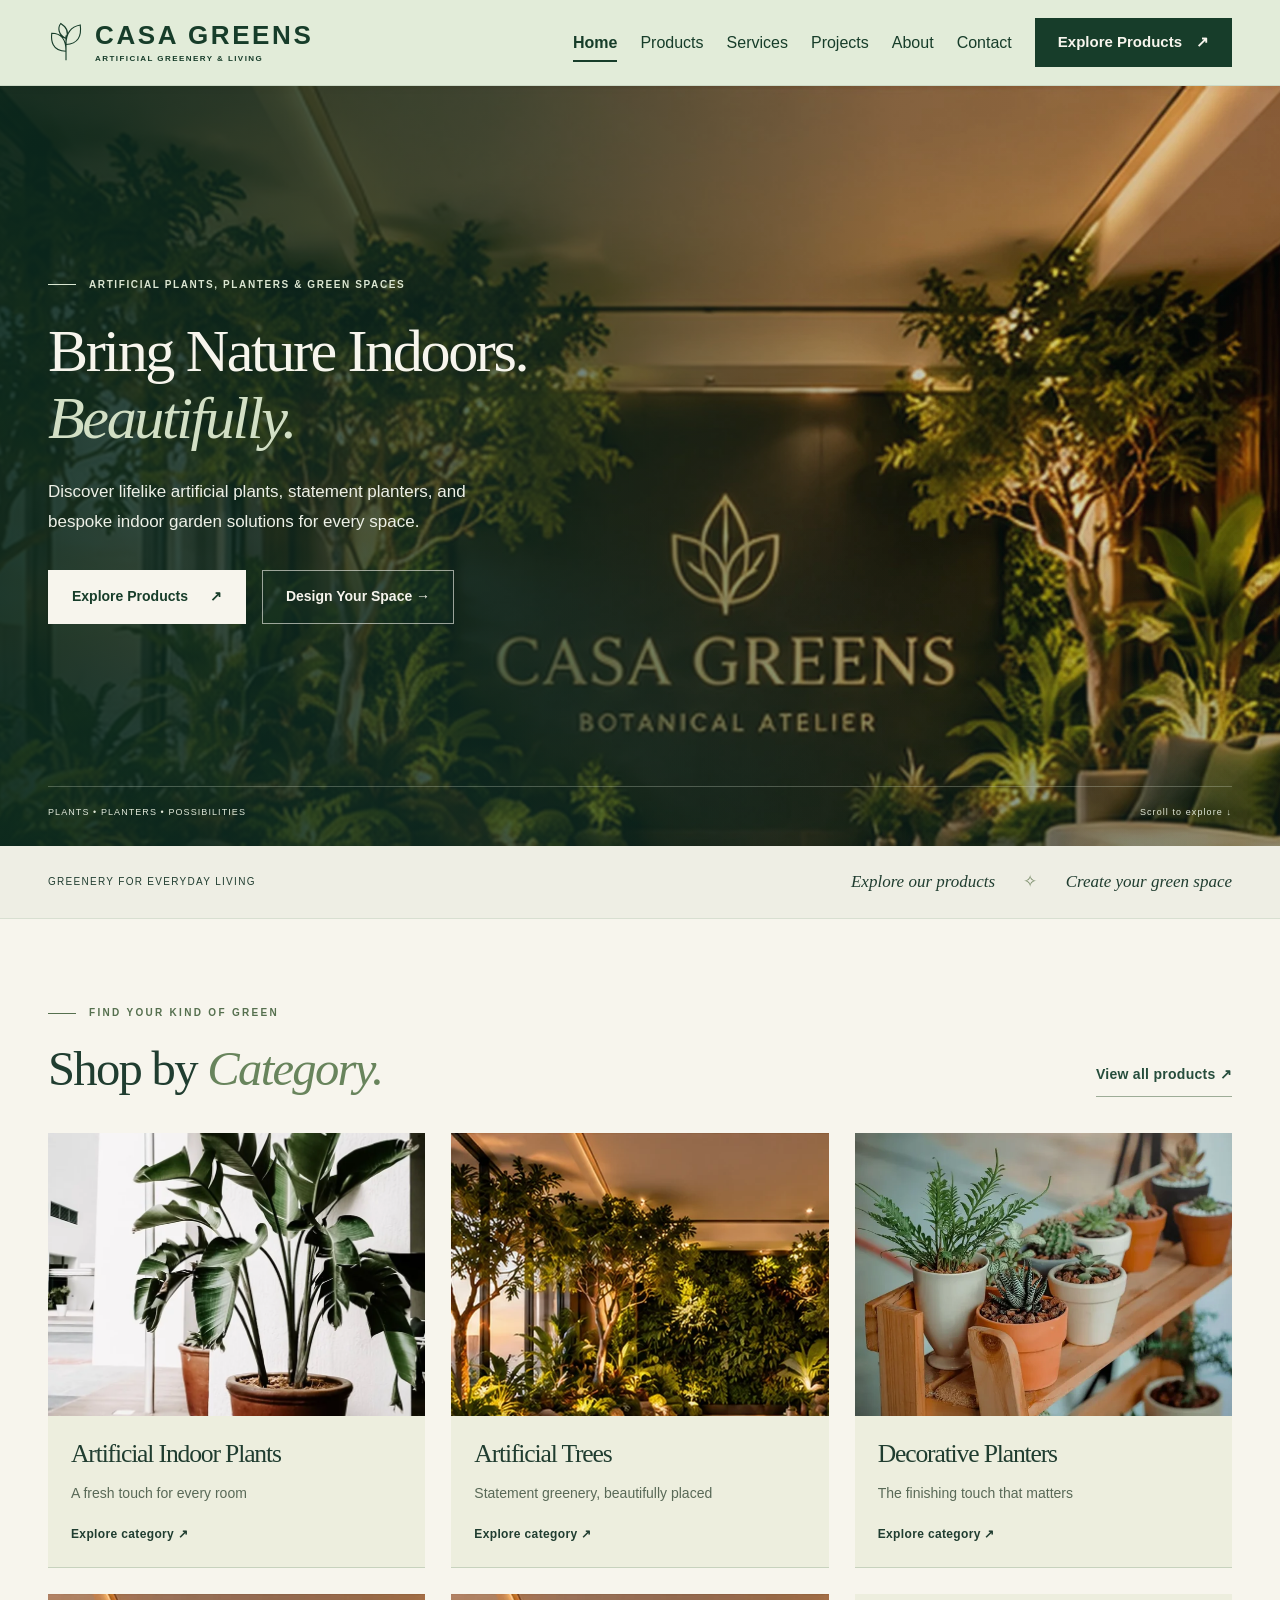
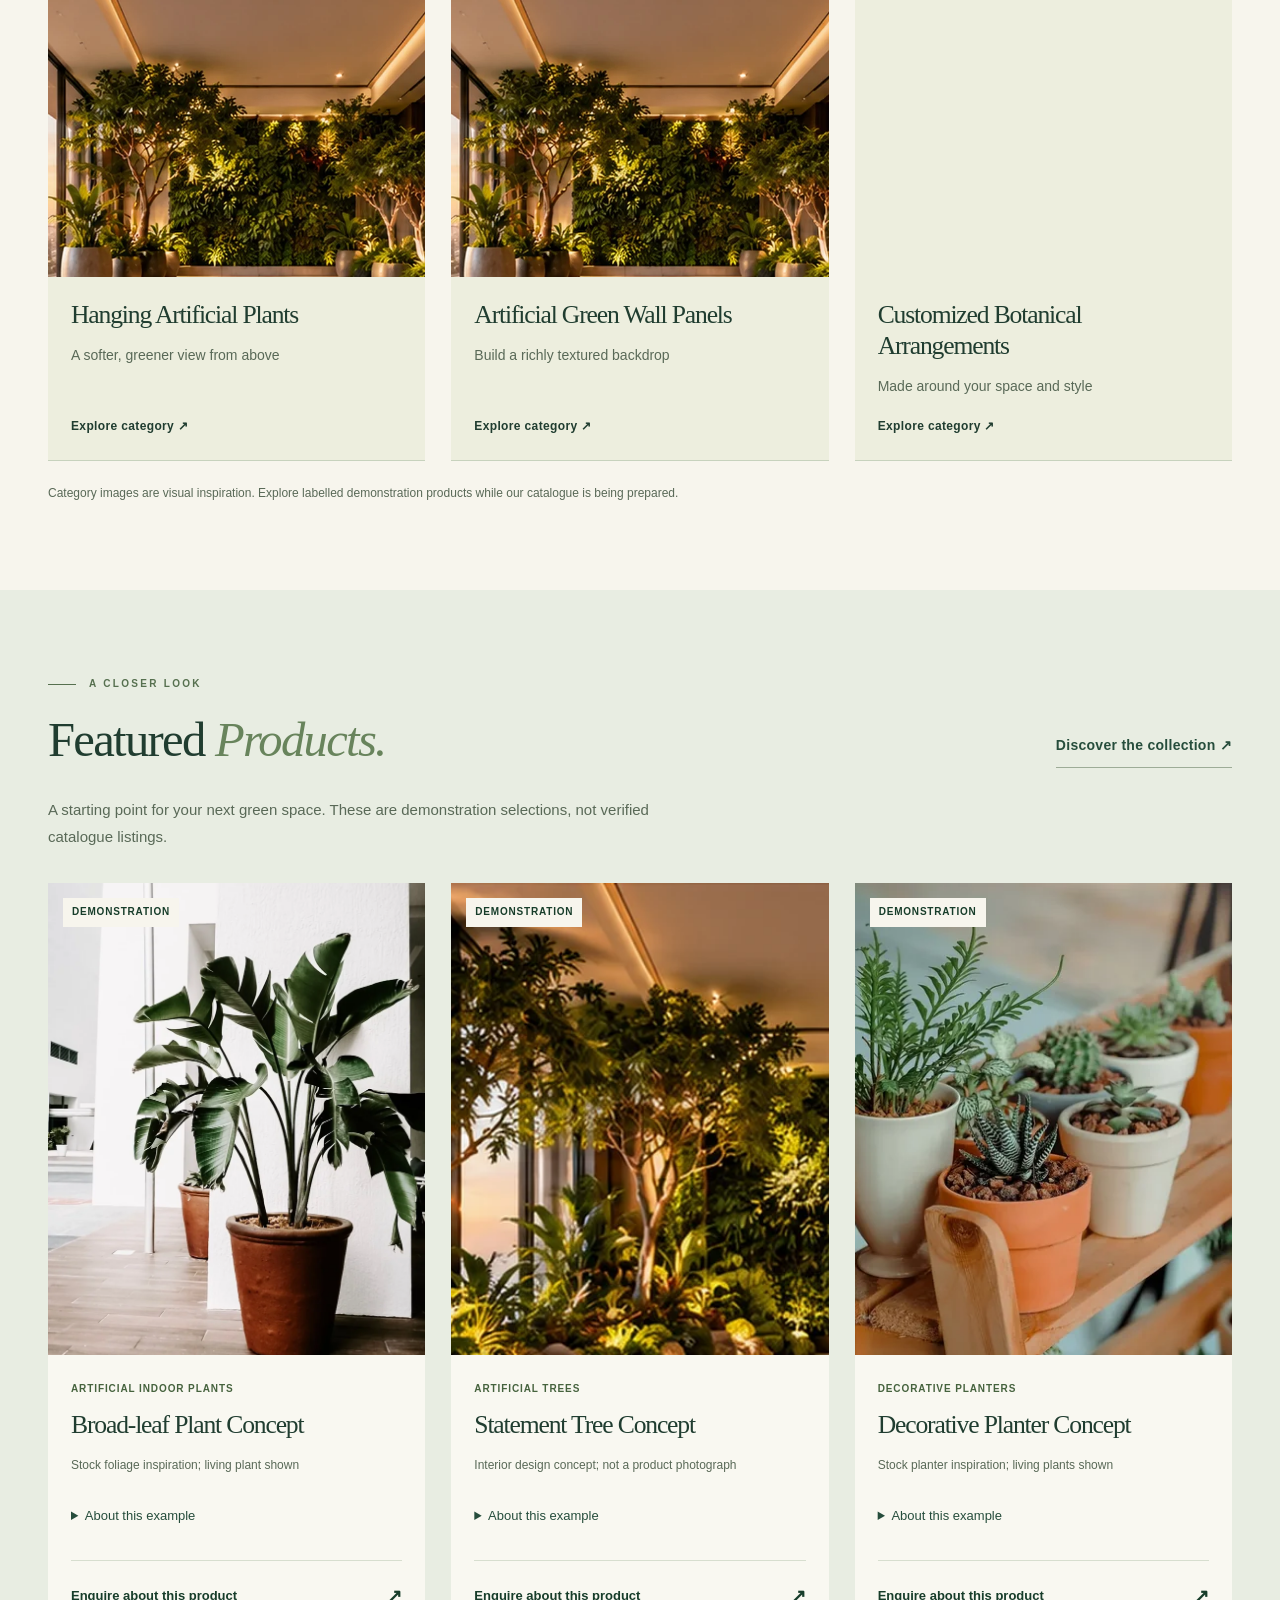
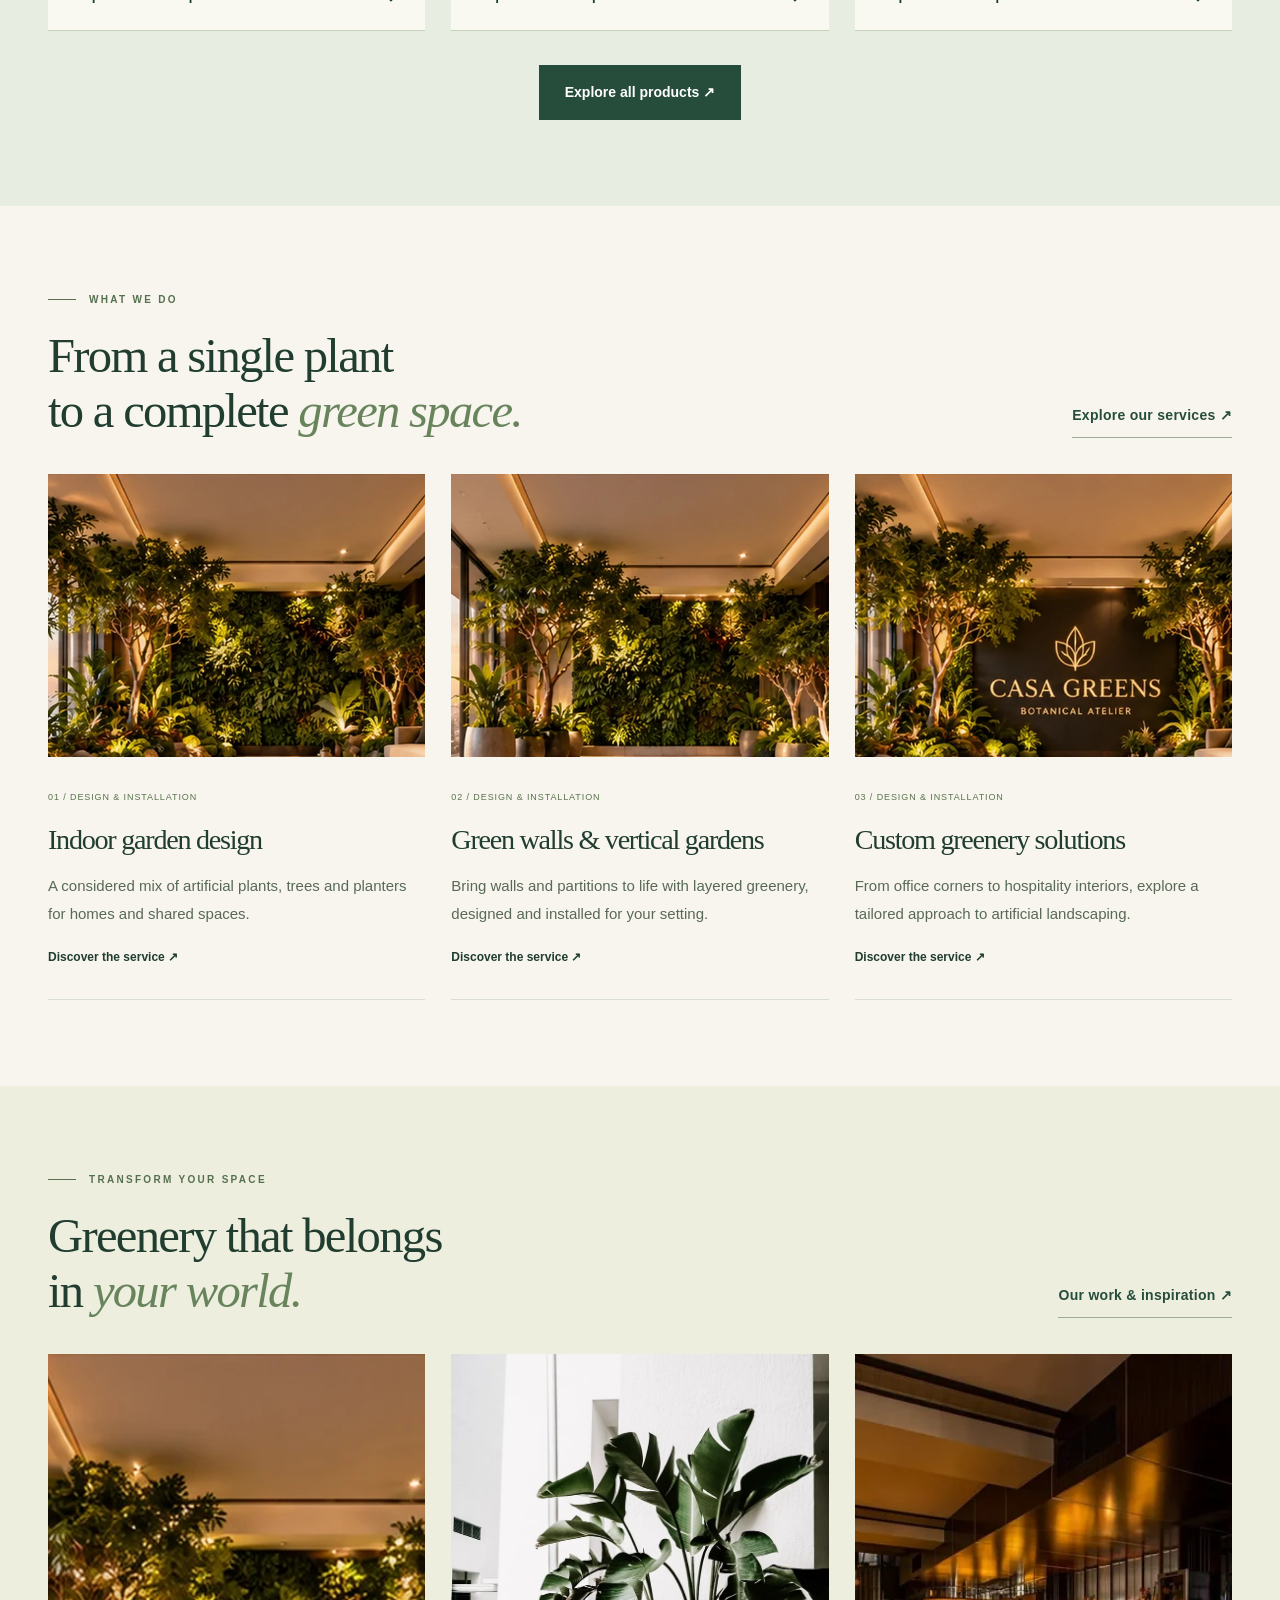
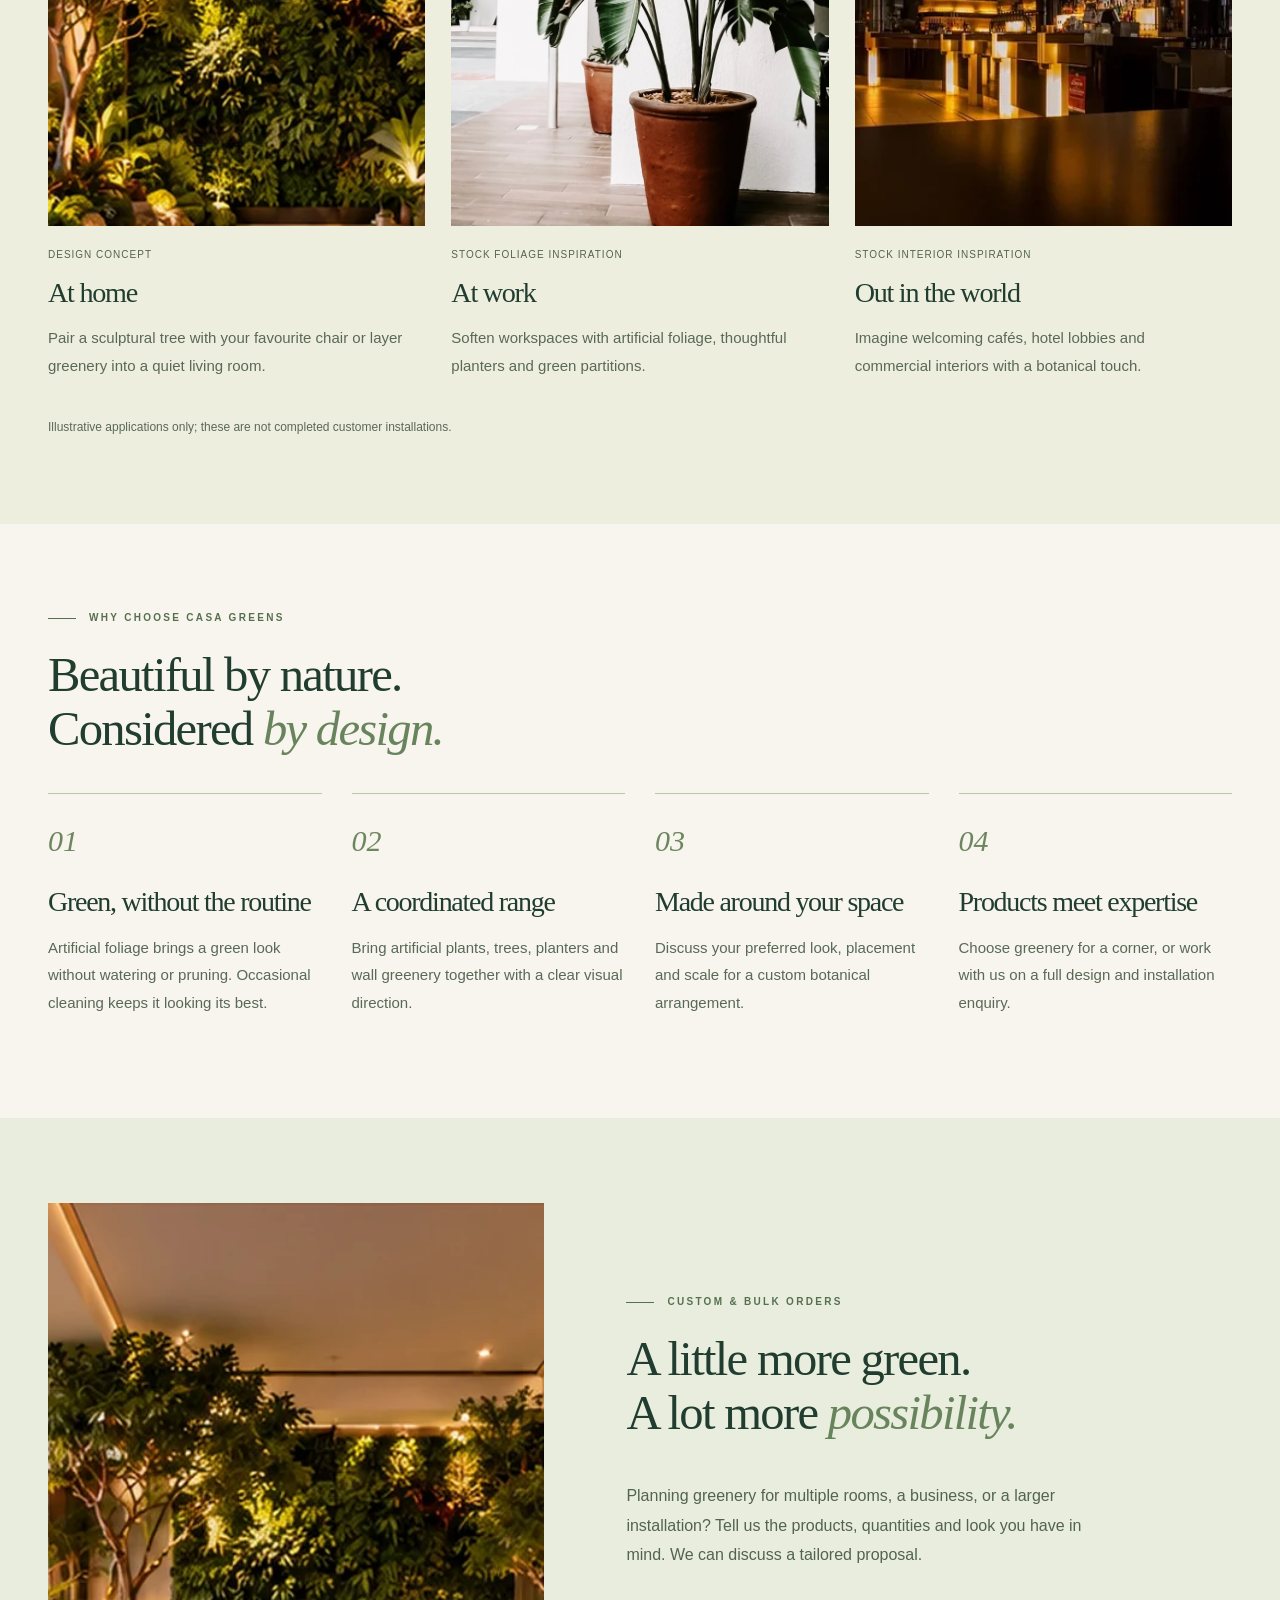
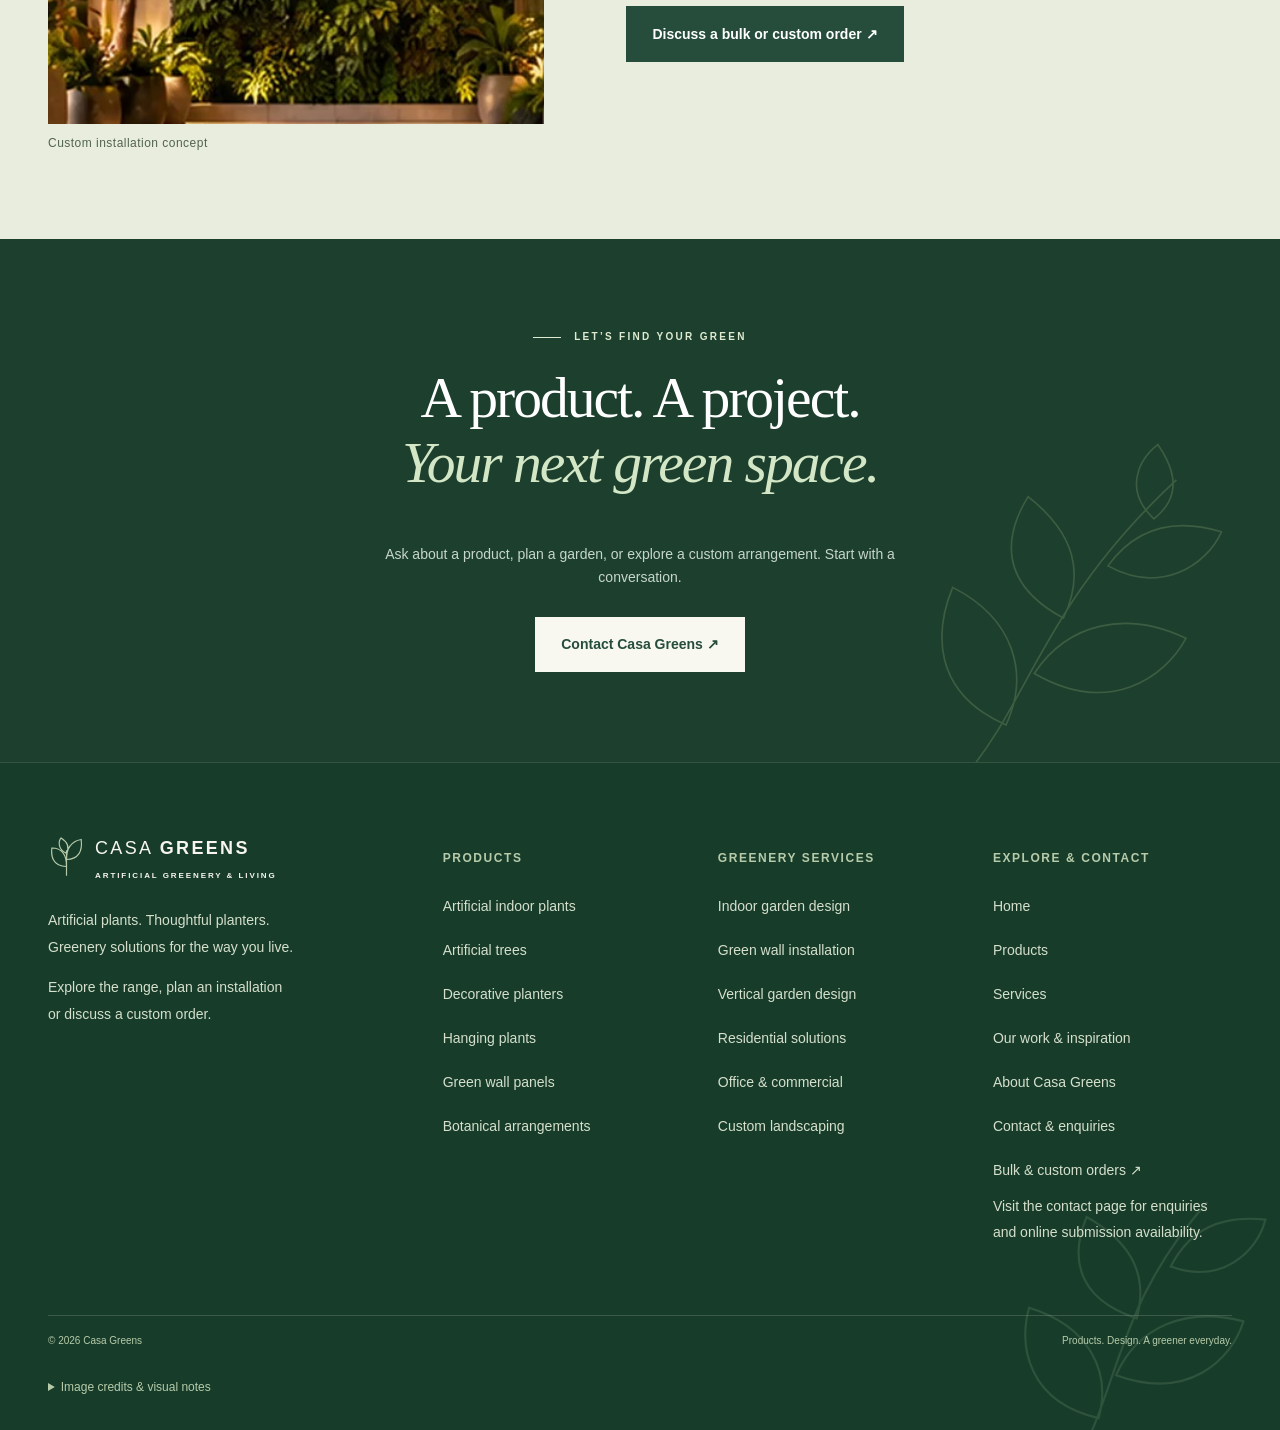
==== commit 743663bf: "Release Casa Greens website with Google Sheets enquiry integration" ====
--- a/Casa-Greens-Indoor-Gardening/index.html
+++ b/Casa-Greens-Indoor-Gardening/index.html
@@ -1 +1 @@
-<!DOCTYPE html><html lang="en"><head><meta charset="UTF-8"><meta name="viewport" content="width=device-width,initial-scale=1"><meta name="theme-color" content="#f8f7f0"><meta name="description" content="Explore artificial plants, decorative planters and custom indoor gardening solutions from Casa Greens."><title>Artificial Plants, Planters &amp; Greenery Solutions | Casa Greens</title><link rel="icon" href="data:image/svg+xml,%3Csvg xmlns=%27http://www.w3.org/2000/svg%27 viewBox=%270 0 40 40%27%3E%3Cpath fill=%27%23264d3c%27 d=%27M8 32C0 12 18 3 34 4c2 17-7 30-26 28Z%27/%3E%3C/svg%3E"><link rel="stylesheet" href="style.css"></head><body class="page-index"><a class="skip-link" href="#main">Skip to content</a><header class="site-header"><div class="container nav-wrap"><a class="brand" href="index.html" aria-label="Casa Greens home"><span class="brand-leaf"><svg viewBox="0 0 48 56" fill="none" aria-hidden="true"><path d="M24 51V18M24 39C5 39 4 24 5 15c13 0 19 9 19 24Zm0-9C24 14 32 6 43 4c2 15-3 25-19 26Zm0-8C13 17 13 7 17 2c8 5 11 12 7 20Z" stroke="currentColor" stroke-width="1.5"/></svg></span><span>CASA <strong>GREENS</strong><small>ARTIFICIAL GREENERY &amp; LIVING</small></span></a><button class="menu-toggle" aria-label="Open menu" aria-expanded="false" aria-controls="main-nav"><span></span><span></span><span></span></button><nav id="main-nav" class="nav" aria-label="Primary"><a href="index.html" aria-current="page">Home</a><a href="products.html">Products</a><a href="services.html">Services</a><a href="projects.html">Projects</a><a href="about.html">About</a><a href="contact.html">Contact</a><a class="nav-cta" href="products.html">Explore Products <span aria-hidden="true">&#8599;</span></a></nav></div></header><main id="main"><section class="hero"><video class="hero-video" autoplay muted loop playsinline preload="metadata" poster="assets/images/complete-garden.jpg"><source src="assets/videos/hero.mp4" type="video/mp4"></video><div class="hero-shade"></div><div class="container hero-inner"><div class="hero-content"><div class="eyebrow light">ARTIFICIAL PLANTS, PLANTERS &amp; GREEN SPACES</div><h1>Bring Nature Indoors.<br><em>Beautifully.</em></h1><p>Discover lifelike artificial plants, statement planters, and bespoke indoor garden solutions for every space.</p><div class="hero-actions"><a href="products.html" class="btn btn-white">Explore Products <span aria-hidden="true">↗</span></a><a href="contact.html?type=design#contactForm" class="btn hero-secondary">Design Your Space →</a></div></div></div><div class="hero-bottom container"><span>PLANTS • PLANTERS • POSSIBILITIES</span><span>Scroll to explore ↓</span></div></section><div class="studio-strip"><div class="container"><span>GREENERY FOR EVERYDAY LIVING</span><span>Explore our products <i>&#10023;</i> Create your green space</span></div></div><section class="section shop-section"><div class="container"><div class="section-head"><div><div class="eyebrow">FIND YOUR KIND OF GREEN</div><h2>Shop by <em>Category.</em></h2></div><a class="text-link" href="products.html">View all products &#8599;</a></div><div class="category-grid"><a class="category-tile category-plants" href="products.html?category=plants#catalog"><img src="assets/images/leaf-detail.webp" alt="Artificial Indoor Plants: visual inspiration, not an actual catalogue item" loading="lazy" decoding="async" width="1400" height="2095"><div><h3>Artificial Indoor Plants</h3><p>A fresh touch for every room</p><span>Explore category &#8599;</span></div></a><a class="category-tile category-trees" href="products.html?category=trees#catalog"><img src="assets/images/indoor-garden.jpg" alt="Artificial Trees: visual inspiration, not an actual catalogue item" loading="lazy" decoding="async" width="1920" height="1080"><div><h3>Artificial Trees</h3><p>Statement greenery, beautifully placed</p><span>Explore category &#8599;</span></div></a><a class="category-tile category-planters" href="products.html?category=planters#catalog"><img src="assets/images/studio-plants.webp" alt="Decorative Planters: visual inspiration, not an actual catalogue item" loading="lazy" decoding="async" width="1400" height="869"><div><h3>Decorative Planters</h3><p>The finishing touch that matters</p><span>Explore category &#8599;</span></div></a><a class="category-tile category-hanging" href="products.html?category=hanging#catalog"><img src="assets/images/green-wall.jpg" alt="Hanging Artificial Plants: visual inspiration, not an actual catalogue item" loading="lazy" decoding="async" width="1920" height="1080"><div><h3>Hanging Artificial Plants</h3><p>A softer, greener view from above</p><span>Explore category &#8599;</span></div></a><a class="category-tile category-panels" href="products.html?category=panels#catalog"><img src="assets/images/green-wall.jpg" alt="Artificial Green Wall Panels: visual inspiration, not an actual catalogue item" loading="lazy" decoding="async" width="1920" height="1080"><div><h3>Artificial Green Wall Panels</h3><p>Build a richly textured backdrop</p><span>Explore category &#8599;</span></div></a><a class="category-tile category-arrangements" href="products.html?category=arrangements#catalog"><img src="assets/images/complete-garden.jpg" alt="Customized Botanical Arrangements: visual inspiration, not an actual catalogue item" loading="lazy" decoding="async" width="1920" height="1080"><div><h3>Customized Botanical Arrangements</h3><p>Made around your space and style</p><span>Explore category &#8599;</span></div></a></div><p class="image-note">Category images are visual inspiration. Explore labelled demonstration products while our catalogue is being prepared.</p></div></section><section class="section section-sage"><div class="container"><div class="section-head"><div><div class="eyebrow">A CLOSER LOOK</div><h2>Featured <em>Products.</em></h2></div><a class="text-link" href="products.html">Discover the collection &#8599;</a></div><p class="section-description">A starting point for your next green space. These are demonstration selections, not verified catalogue listings.</p><div class="product-grid" data-product-grid data-featured="true"></div><noscript><p>Enable JavaScript to view product examples. <a href="products.html">Browse product categories</a> or <a href="contact.html?type=product">make a product enquiry</a>.</p></noscript></div></section><section class="section"><div class="container"><div class="section-head"><div><div class="eyebrow">WHAT WE DO</div><h2>From a single plant<br>to a complete <em>green space.</em></h2></div><a class="text-link" href="services.html">Explore our services &#8599;</a></div><div class="retail-services"><a class="retail-service" href="services.html#indoor"><img src="assets/images/indoor-garden.jpg" alt="Indoor garden design concept" loading="lazy" decoding="async" width="1920" height="1080"><div><span>01 / DESIGN &amp; INSTALLATION</span><h3>Indoor garden design</h3><p>A considered mix of artificial plants, trees and planters for homes and shared spaces.</p><b>Discover the service &#8599;</b></div></a><a class="retail-service" href="services.html#walls"><img src="assets/images/green-wall.jpg" alt="Green walls & vertical gardens concept" loading="lazy" decoding="async" width="1920" height="1080"><div><span>02 / DESIGN &amp; INSTALLATION</span><h3>Green walls & vertical gardens</h3><p>Bring walls and partitions to life with layered greenery, designed and installed for your setting.</p><b>Discover the service &#8599;</b></div></a><a class="retail-service" href="services.html#custom"><img src="assets/images/complete-garden.jpg" alt="Custom greenery solutions concept" loading="lazy" decoding="async" width="1920" height="1080"><div><span>03 / DESIGN &amp; INSTALLATION</span><h3>Custom greenery solutions</h3><p>From office corners to hospitality interiors, explore a tailored approach to artificial landscaping.</p><b>Discover the service &#8599;</b></div></a></div></div></section><section class="section section-projects"><div class="container"><div class="section-head"><div><div class="eyebrow">TRANSFORM YOUR SPACE</div><h2>Greenery that belongs<br>in <em>your world.</em></h2></div><a class="text-link" href="projects.html">Our work & inspiration &#8599;</a></div><div class="application-grid"><article><img src="assets/images/indoor-garden.jpg" alt="At home: design concept" loading="lazy" decoding="async" width="1920" height="1080"><span>DESIGN CONCEPT</span><h3>At home</h3><p>Pair a sculptural tree with your favourite chair or layer greenery into a quiet living room.</p></article><article><img src="assets/images/leaf-detail.webp" alt="At work: stock foliage inspiration" loading="lazy" decoding="async" width="1400" height="2095"><span>STOCK FOLIAGE INSPIRATION</span><h3>At work</h3><p>Soften workspaces with artificial foliage, thoughtful planters and green partitions.</p></article><article><img src="assets/images/hospitality.webp" alt="Out in the world: stock interior inspiration" loading="lazy" decoding="async" width="1400" height="788"><span>STOCK INTERIOR INSPIRATION</span><h3>Out in the world</h3><p>Imagine welcoming cafés, hotel lobbies and commercial interiors with a botanical touch.</p></article></div><p class="image-note">Illustrative applications only; these are not completed customer installations.</p></div></section><section class="section"><div class="container"><div class="section-head"><div><div class="eyebrow">WHY CHOOSE CASA GREENS</div><h2>Beautiful by nature.<br>Considered <em>by design.</em></h2></div></div><div class="benefit-grid"><article><span>01</span><h3>Green, without the routine</h3><p>Artificial foliage brings a green look without watering or pruning. Occasional cleaning keeps it looking its best.</p></article><article><span>02</span><h3>A coordinated range</h3><p>Bring artificial plants, trees, planters and wall greenery together with a clear visual direction.</p></article><article><span>03</span><h3>Made around your space</h3><p>Discuss your preferred look, placement and scale for a custom botanical arrangement.</p></article><article><span>04</span><h3>Products meet expertise</h3><p>Choose greenery for a corner, or work with us on a full design and installation enquiry.</p></article></div></div></section><section class="section bulk-section"><div class="container split"><figure class="image-frame"><img src="assets/images/green-wall.jpg" alt="Custom greenery design concept for a commercial interior" loading="lazy" decoding="async" width="1920" height="1080"><figcaption>Custom installation concept</figcaption></figure><div><div class="eyebrow">CUSTOM &amp; BULK ORDERS</div><h2>A little more green.<br>A lot more <em>possibility.</em></h2><p>Planning greenery for multiple rooms, a business, or a larger installation? Tell us the products, quantities and look you have in mind. We can discuss a tailored proposal.</p><a class="btn btn-primary" href="contact.html?type=bulk#contactForm">Discuss a bulk or custom order &#8599;</a></div></div></section><section class="cta-section"><div class="container"><div class="eyebrow light">LET’S FIND YOUR GREEN</div><h2>A product. A project.<br><em>Your next green space.</em></h2><p>Ask about a product, plan a garden, or explore a custom arrangement. Start with a conversation.</p><a class="btn btn-white" href="contact.html">Contact Casa Greens &#8599;</a></div></section></main><footer class="footer"><div class="container footer-top"><div><a class="brand footer-brand" href="index.html"><span class="brand-leaf"><svg viewBox="0 0 48 56" fill="none" aria-hidden="true"><path d="M24 51V18M24 39C5 39 4 24 5 15c13 0 19 9 19 24Zm0-9C24 14 32 6 43 4c2 15-3 25-19 26Zm0-8C13 17 13 7 17 2c8 5 11 12 7 20Z" stroke="currentColor" stroke-width="1.5"/></svg></span><span>CASA <strong>GREENS</strong><small>ARTIFICIAL GREENERY &amp; LIVING</small></span></a><p>Artificial plants. Thoughtful planters.<br>Greenery solutions for the way you live.</p><p>Explore the range, plan an installation<br>or discuss a custom order.</p></div><div><h4>Products</h4><a href="products.html?category=plants#catalog">Artificial indoor plants</a><a href="products.html?category=trees#catalog">Artificial trees</a><a href="products.html?category=planters#catalog">Decorative planters</a><a href="products.html?category=hanging#catalog">Hanging plants</a><a href="products.html?category=panels#catalog">Green wall panels</a><a href="products.html?category=arrangements#catalog">Botanical arrangements</a></div><div><h4>Greenery services</h4><a href="services.html#indoor">Indoor garden design</a><a href="services.html#walls">Green wall installation</a><a href="services.html#vertical">Vertical garden design</a><a href="services.html#residential">Residential solutions</a><a href="services.html#commercial">Office &amp; commercial</a><a href="services.html#custom">Custom landscaping</a></div><div><h4>Explore &amp; contact</h4><a href="index.html">Home</a><a href="products.html">Products</a><a href="services.html">Services</a><a href="projects.html">Our work &amp; inspiration</a><a href="about.html">About Casa Greens</a><a href="contact.html">Contact &amp; enquiries</a><a href="contact.html?type=bulk#contactForm">Bulk &amp; custom orders &#8599;</a><p>Contact us through the enquiry form.<br>It prepares an email draft for you to send.</p></div></div><div class="container footer-bottom"><span>&copy; <span id="year"></span> Casa Greens</span><span>Products. Design. A greener everyday.</span></div><div class="container image-credits"><details><summary>Image credits & visual notes</summary><p>Existing Casa Greens images are retained as design concepts. Additional stock photographs are inspiration only and may show living plants. Photography via <a href="https://www.pexels.com/license/" target="_blank" rel="noopener noreferrer">Pexels (free commercial-use license)</a>: <a href="https://www.pexels.com/photo/1974508/">foliage</a>, <a href="https://www.pexels.com/photo/793012/">planters</a>, <a href="https://www.pexels.com/photo/1571460/">living interior</a>, <a href="https://www.pexels.com/photo/260922/">hospitality interior</a>.</p></details></div></footer><script src="script.js" defer></script></body></html>+<!DOCTYPE html><html lang="en"><head><meta charset="UTF-8"><meta name="viewport" content="width=device-width,initial-scale=1"><meta name="theme-color" content="#f8f7f0"><meta name="description" content="Explore lifelike artificial plants, decorative planters and custom indoor greenery. Discover design concepts and discuss products or installations with Casa Greens."><title>Artificial Plants &amp; Indoor Greenery | Casa Greens</title><link rel="icon" href="data:image/svg+xml,%3Csvg xmlns=%27http://www.w3.org/2000/svg%27 viewBox=%270 0 40 40%27%3E%3Cpath fill=%27%23264d3c%27 d=%27M8 32C0 12 18 3 34 4c2 17-7 30-26 28Z%27/%3E%3C/svg%3E"><link rel="preload" as="image" href="assets/images/complete-garden.webp" imagesrcset="assets/images/complete-garden-768.webp 768w, assets/images/complete-garden.webp 1920w" imagesizes="100vw" fetchpriority="high"><link rel="stylesheet" href="style.css"><meta name="robots" content="index,follow,max-image-preview:large"><meta name="referrer" content="strict-origin-when-cross-origin"><meta property="og:type" content="website"><meta property="og:site_name" content="Casa Greens"><meta property="og:title" content="Artificial Plants &amp; Indoor Greenery | Casa Greens"><meta property="og:description" content="Explore lifelike artificial plants, decorative planters and custom indoor greenery. Discover design concepts and discuss products or installations with Casa Greens."><meta name="twitter:card" content="summary_large_image"><meta name="twitter:title" content="Artificial Plants &amp; Indoor Greenery | Casa Greens"><meta name="twitter:description" content="Explore lifelike artificial plants, decorative planters and custom indoor greenery. Discover design concepts and discuss products or installations with Casa Greens."><script type="application/ld+json">{"@context": "https://schema.org", "@type": "WebPage", "name": "Artificial Plants & Indoor Greenery", "description": "Explore lifelike artificial plants, decorative planters and custom indoor greenery. Discover design concepts and discuss products or installations with Casa Greens.", "inLanguage": "en", "publisher": {"@type": "Organization", "name": "Casa Greens", "description": "Artificial greenery products and indoor garden design and installation services.", "@id": "https://megamindprashant320.github.io/FreeLancing-Projects/Casa-Greens-Indoor-Gardening/#organization", "url": "https://megamindprashant320.github.io/FreeLancing-Projects/Casa-Greens-Indoor-Gardening/"}, "url": "https://megamindprashant320.github.io/FreeLancing-Projects/Casa-Greens-Indoor-Gardening/index.html", "@id": "https://megamindprashant320.github.io/FreeLancing-Projects/Casa-Greens-Indoor-Gardening/index.html#webpage", "image": "https://megamindprashant320.github.io/FreeLancing-Projects/Casa-Greens-Indoor-Gardening/assets/images/complete-garden.jpg"}</script><link rel="canonical" href="https://megamindprashant320.github.io/FreeLancing-Projects/Casa-Greens-Indoor-Gardening/index.html"><meta property="og:url" content="https://megamindprashant320.github.io/FreeLancing-Projects/Casa-Greens-Indoor-Gardening/index.html"><meta property="og:image" content="https://megamindprashant320.github.io/FreeLancing-Projects/Casa-Greens-Indoor-Gardening/assets/images/complete-garden.jpg"><meta property="og:image:type" content="image/jpeg"><meta property="og:image:width" content="1920"><meta property="og:image:height" content="1080"><meta property="og:image:alt" content="Illustrative indoor greenery design concept"><meta name="twitter:image" content="https://megamindprashant320.github.io/FreeLancing-Projects/Casa-Greens-Indoor-Gardening/assets/images/complete-garden.jpg"><meta name="twitter:image:alt" content="Illustrative indoor greenery design concept"></head><body class="page-index"><a class="skip-link" href="#main">Skip to content</a><header class="site-header"><div class="container nav-wrap"><a class="brand" href="index.html"><span class="brand-leaf"><svg viewBox="0 0 48 56" fill="none" aria-hidden="true"><path d="M24 51V18M24 39C5 39 4 24 5 15c13 0 19 9 19 24Zm0-9C24 14 32 6 43 4c2 15-3 25-19 26Zm0-8C13 17 13 7 17 2c8 5 11 12 7 20Z" stroke="currentColor" stroke-width="1.5"/></svg></span><span>CASA <strong>GREENS</strong><small>ARTIFICIAL GREENERY &amp; LIVING</small></span></a><button class="menu-toggle" aria-label="Open menu" aria-expanded="false" aria-controls="main-nav"><span></span><span></span><span></span></button><nav id="main-nav" class="nav" aria-label="Primary"><a href="index.html" aria-current="page">Home</a><a href="products.html">Products</a><a href="services.html">Services</a><a href="projects.html">Projects</a><a href="about.html">About</a><a href="contact.html">Contact</a><a class="nav-cta" href="products.html">Explore Products <span aria-hidden="true">&#8599;</span></a></nav></div></header><main id="main"><section class="hero" aria-labelledby="hero-title" data-video-state="poster"><img class="hero-poster" src="assets/images/complete-garden.webp" alt="" width="1920" height="1080" fetchpriority="high" decoding="async" aria-hidden="true" srcset="assets/images/complete-garden-768.webp 768w, assets/images/complete-garden.webp 1920w" sizes="100vw"><video class="hero-video" muted loop playsinline preload="none" aria-hidden="true" tabindex="-1"><source data-src="assets/videos/hero.mp4" type="video/mp4"></video><button class="hero-motion-toggle" type="button" hidden>Play video</button><div class="hero-shade"></div><div class="container hero-inner"><div class="hero-content"><div class="eyebrow light">ARTIFICIAL PLANTS, PLANTERS &amp; GREEN SPACES</div><h1 id="hero-title">Bring Nature Indoors.<br><em>Beautifully.</em></h1><p>Discover lifelike artificial plants, statement planters, and bespoke indoor garden solutions for every space.</p><div class="hero-actions"><a href="products.html" class="btn btn-white">Explore Products <span aria-hidden="true">↗</span></a><a href="contact.html?type=design#contactForm" class="btn hero-secondary">Design Your Space →</a></div></div></div><div class="hero-bottom container"><span>PLANTS • PLANTERS • POSSIBILITIES</span><span>Scroll to explore ↓</span></div></section><div class="studio-strip"><div class="container"><span>GREENERY FOR EVERYDAY LIVING</span><span>Explore our products <i>&#10023;</i> Create your green space</span></div></div><section class="section shop-section"><div class="container"><div class="section-head"><div><div class="eyebrow">FIND YOUR KIND OF GREEN</div><h2>Shop by <em>Category.</em></h2></div><a class="text-link" href="products.html">View all products &#8599;</a></div><div class="category-grid"><a class="category-tile category-plants" href="products.html?category=plants#catalog"><img src="assets/images/leaf-detail.webp" alt="Artificial Indoor Plants: visual inspiration, not an actual catalogue item" loading="lazy" decoding="async" width="1400" height="2095" srcset="assets/images/leaf-detail-768.webp 768w, assets/images/leaf-detail.webp 1400w" sizes="(max-width:767px) calc(100vw - 40px), (max-width:1023px) 50vw, 620px"><div><h3>Artificial Indoor Plants</h3><p>A fresh touch for every room</p><span>Explore category &#8599;</span></div></a><a class="category-tile category-trees" href="products.html?category=trees#catalog"><img src="assets/images/indoor-garden.webp" alt="Artificial Trees: visual inspiration, not an actual catalogue item" loading="lazy" decoding="async" width="1920" height="1080" srcset="assets/images/indoor-garden-768.webp 768w, assets/images/indoor-garden.webp 1920w" sizes="(max-width:767px) calc(100vw - 40px), (max-width:1023px) 50vw, 620px"><div><h3>Artificial Trees</h3><p>Statement greenery, beautifully placed</p><span>Explore category &#8599;</span></div></a><a class="category-tile category-planters" href="products.html?category=planters#catalog"><img src="assets/images/studio-plants.webp" alt="Decorative Planters: visual inspiration, not an actual catalogue item" loading="lazy" decoding="async" width="1400" height="869" srcset="assets/images/studio-plants-768.webp 768w, assets/images/studio-plants.webp 1400w" sizes="(max-width:767px) calc(100vw - 40px), (max-width:1023px) 50vw, 620px"><div><h3>Decorative Planters</h3><p>The finishing touch that matters</p><span>Explore category &#8599;</span></div></a><a class="category-tile category-hanging" href="products.html?category=hanging#catalog"><img src="assets/images/green-wall.webp" alt="Hanging Artificial Plants: visual inspiration, not an actual catalogue item" loading="lazy" decoding="async" width="1920" height="1080" srcset="assets/images/green-wall-768.webp 768w, assets/images/green-wall.webp 1920w" sizes="(max-width:767px) calc(100vw - 40px), (max-width:1023px) 50vw, 620px"><div><h3>Hanging Artificial Plants</h3><p>A softer, greener view from above</p><span>Explore category &#8599;</span></div></a><a class="category-tile category-panels" href="products.html?category=panels#catalog"><img src="assets/images/green-wall.webp" alt="Artificial Green Wall Panels: visual inspiration, not an actual catalogue item" loading="lazy" decoding="async" width="1920" height="1080" srcset="assets/images/green-wall-768.webp 768w, assets/images/green-wall.webp 1920w" sizes="(max-width:767px) calc(100vw - 40px), (max-width:1023px) 50vw, 620px"><div><h3>Artificial Green Wall Panels</h3><p>Build a richly textured backdrop</p><span>Explore category &#8599;</span></div></a><a class="category-tile category-arrangements" href="products.html?category=arrangements#catalog"><img src="assets/images/complete-garden.webp" alt="Customized Botanical Arrangements: visual inspiration, not an actual catalogue item" loading="lazy" decoding="async" width="1920" height="1080" srcset="assets/images/complete-garden-768.webp 768w, assets/images/complete-garden.webp 1920w" sizes="(max-width:767px) calc(100vw - 40px), (max-width:1023px) 50vw, 620px"><div><h3>Customized Botanical Arrangements</h3><p>Made around your space and style</p><span>Explore category &#8599;</span></div></a></div><p class="image-note">Category images are visual inspiration. Explore labelled demonstration products while our catalogue is being prepared.</p></div></section><section class="section section-sage home-featured" aria-labelledby="featured-title"><div class="container"><div class="section-head"><div><div class="eyebrow">A CLOSER LOOK</div><h2 id="featured-title">Featured <em>Products.</em></h2></div><a class="text-link" href="products.html">Discover the collection &#8599;</a></div><p class="section-description">A starting point for your next green space. These are demonstration selections, not verified catalogue listings.</p><div class="product-grid" data-product-grid data-featured="true"><article class="product-card" data-product-id="broad-leaf-example" data-category="plants"><div class="product-photo"><img src="assets/images/leaf-detail.webp" alt="Broad-leaf Plant Concept - Stock foliage inspiration; living plant shown" loading="lazy" decoding="async" width="1400" height="2095" style="object-position:50% 55%" srcset="assets/images/leaf-detail-768.webp 768w, assets/images/leaf-detail.webp 1400w" sizes="(max-width:767px) calc(100vw - 40px), (max-width:1023px) 50vw, 620px"><span class="demo-badge">DEMONSTRATION</span></div><div class="product-copy"><span class="product-category">Artificial Indoor Plants</span><h3>Broad-leaf Plant Concept</h3><p class="product-visual">Stock foliage inspiration; living plant shown</p><details><summary>About this example</summary><p>Explore a lifelike leafy accent for a side table, living room or workspace. Ask about actual artificial plant options.</p></details><a class="product-enquiry" aria-label="Enquire about this product: Broad-leaf Plant Concept" href="contact.html?type=product&amp;product=broad-leaf-example#contactForm">Enquire about this product<span aria-hidden="true">&#8599;</span></a></div></article><article class="product-card" data-product-id="statement-tree-example" data-category="trees"><div class="product-photo"><img src="assets/images/indoor-garden.webp" alt="Statement Tree Concept - Interior design concept; not a product photograph" loading="lazy" decoding="async" width="1920" height="1080" style="object-position:12% center" srcset="assets/images/indoor-garden-768.webp 768w, assets/images/indoor-garden.webp 1920w" sizes="(max-width:767px) calc(100vw - 40px), (max-width:1023px) 50vw, 620px"><span class="demo-badge">DEMONSTRATION</span></div><div class="product-copy"><span class="product-category">Artificial Trees</span><h3>Statement Tree Concept</h3><p class="product-visual">Interior design concept; not a product photograph</p><details><summary>About this example</summary><p>A starting point for a sculptural artificial tree arrangement. Discuss the look and placement for your interior.</p></details><a class="product-enquiry" aria-label="Enquire about this product: Statement Tree Concept" href="contact.html?type=product&amp;product=statement-tree-example#contactForm">Enquire about this product<span aria-hidden="true">&#8599;</span></a></div></article><article class="product-card" data-product-id="decorative-planter-example" data-category="planters"><div class="product-photo"><img src="assets/images/studio-plants.webp" alt="Decorative Planter Concept - Stock planter inspiration; living plants shown" loading="lazy" decoding="async" width="1400" height="869" style="object-position:48% center" srcset="assets/images/studio-plants-768.webp 768w, assets/images/studio-plants.webp 1400w" sizes="(max-width:767px) calc(100vw - 40px), (max-width:1023px) 50vw, 620px"><span class="demo-badge">DEMONSTRATION</span></div><div class="product-copy"><span class="product-category">Decorative Planters</span><h3>Decorative Planter Concept</h3><p class="product-visual">Stock planter inspiration; living plants shown</p><details><summary>About this example</summary><p>Explore a coordinated planter direction for artificial foliage. Confirm actual designs and finishes with us.</p></details><a class="product-enquiry" aria-label="Enquire about this product: Decorative Planter Concept" href="contact.html?type=product&amp;product=decorative-planter-example#contactForm">Enquire about this product<span aria-hidden="true">&#8599;</span></a></div></article></div><div class="featured-actions"><a class="btn btn-primary" href="products.html">Explore all products &#8599;</a></div></div></section><section class="section"><div class="container"><div class="section-head"><div><div class="eyebrow">WHAT WE DO</div><h2>From a single plant<br>to a complete <em>green space.</em></h2></div><a class="text-link" href="services.html">Explore our services &#8599;</a></div><div class="retail-services"><a class="retail-service" href="services.html#indoor"><img src="assets/images/indoor-garden.webp" alt="Indoor garden design concept" loading="lazy" decoding="async" width="1920" height="1080" srcset="assets/images/indoor-garden-768.webp 768w, assets/images/indoor-garden.webp 1920w" sizes="(max-width:767px) calc(100vw - 40px), (max-width:1023px) 50vw, 620px"><div><span>01 / DESIGN &amp; INSTALLATION</span><h3>Indoor garden design</h3><p>A considered mix of artificial plants, trees and planters for homes and shared spaces.</p><b>Discover the service &#8599;</b></div></a><a class="retail-service" href="services.html#walls"><img src="assets/images/green-wall.webp" alt="Green walls & vertical gardens concept" loading="lazy" decoding="async" width="1920" height="1080" srcset="assets/images/green-wall-768.webp 768w, assets/images/green-wall.webp 1920w" sizes="(max-width:767px) calc(100vw - 40px), (max-width:1023px) 50vw, 620px"><div><span>02 / DESIGN &amp; INSTALLATION</span><h3>Green walls & vertical gardens</h3><p>Bring walls and partitions to life with layered greenery, designed and installed for your setting.</p><b>Discover the service &#8599;</b></div></a><a class="retail-service" href="services.html#custom"><img src="assets/images/complete-garden.webp" alt="Custom greenery solutions concept" loading="lazy" decoding="async" width="1920" height="1080" srcset="assets/images/complete-garden-768.webp 768w, assets/images/complete-garden.webp 1920w" sizes="(max-width:767px) calc(100vw - 40px), (max-width:1023px) 50vw, 620px"><div><span>03 / DESIGN &amp; INSTALLATION</span><h3>Custom greenery solutions</h3><p>From office corners to hospitality interiors, explore a tailored approach to artificial landscaping.</p><b>Discover the service &#8599;</b></div></a></div></div></section><section class="section section-projects"><div class="container"><div class="section-head"><div><div class="eyebrow">TRANSFORM YOUR SPACE</div><h2>Greenery that belongs<br>in <em>your world.</em></h2></div><a class="text-link" href="projects.html">Our work & inspiration &#8599;</a></div><div class="application-grid"><article><img src="assets/images/indoor-garden.webp" alt="Layered trees and foliage in an indoor lounge design concept" loading="lazy" decoding="async" width="1920" height="1080" srcset="assets/images/indoor-garden-768.webp 768w, assets/images/indoor-garden.webp 1920w" sizes="(max-width:767px) calc(100vw - 40px), (max-width:1023px) 50vw, 620px"><span>DESIGN CONCEPT</span><h3>At home</h3><p>Pair a sculptural tree with your favourite chair or layer greenery into a quiet living room.</p></article><article><img src="assets/images/leaf-detail.webp" alt="Stock photograph of sculptural living foliage for office styling inspiration" loading="lazy" decoding="async" width="1400" height="2095" srcset="assets/images/leaf-detail-768.webp 768w, assets/images/leaf-detail.webp 1400w" sizes="(max-width:767px) calc(100vw - 40px), (max-width:1023px) 50vw, 620px"><span>STOCK FOLIAGE INSPIRATION</span><h3>At work</h3><p>Soften workspaces with artificial foliage, thoughtful planters and green partitions.</p></article><article><img src="assets/images/hospitality.webp" alt="Out in the world: stock interior inspiration" loading="lazy" decoding="async" width="1400" height="788" srcset="assets/images/hospitality-768.webp 768w, assets/images/hospitality.webp 1400w" sizes="(max-width:767px) calc(100vw - 40px), (max-width:1023px) 50vw, 620px"><span>STOCK INTERIOR INSPIRATION</span><h3>Out in the world</h3><p>Imagine welcoming cafés, hotel lobbies and commercial interiors with a botanical touch.</p></article></div><p class="image-note">Illustrative applications only; these are not completed customer installations.</p></div></section><section class="section"><div class="container"><div class="section-head"><div><div class="eyebrow">WHY CHOOSE CASA GREENS</div><h2>Beautiful by nature.<br>Considered <em>by design.</em></h2></div></div><div class="benefit-grid"><article><span>01</span><h3>Green, without the routine</h3><p>Artificial foliage brings a green look without watering or pruning. Occasional cleaning keeps it looking its best.</p></article><article><span>02</span><h3>A coordinated range</h3><p>Bring artificial plants, trees, planters and wall greenery together with a clear visual direction.</p></article><article><span>03</span><h3>Made around your space</h3><p>Discuss your preferred look, placement and scale for a custom botanical arrangement.</p></article><article><span>04</span><h3>Products meet expertise</h3><p>Choose greenery for a corner, or work with us on a full design and installation enquiry.</p></article></div></div></section><section class="section bulk-section"><div class="container split"><figure class="image-frame"><img src="assets/images/green-wall.webp" alt="Custom greenery design concept for a commercial interior" loading="lazy" decoding="async" width="1920" height="1080" srcset="assets/images/green-wall-768.webp 768w, assets/images/green-wall.webp 1920w" sizes="(max-width:767px) calc(100vw - 40px), (max-width:1023px) 50vw, 620px"><figcaption>Custom installation concept</figcaption></figure><div><div class="eyebrow">CUSTOM &amp; BULK ORDERS</div><h2>A little more green.<br>A lot more <em>possibility.</em></h2><p>Planning greenery for multiple rooms, a business, or a larger installation? Tell us the products, quantities and look you have in mind. We can discuss a tailored proposal.</p><a class="btn btn-primary" href="contact.html?type=bulk#contactForm">Discuss a bulk or custom order &#8599;</a></div></div></section><section class="cta-section"><div class="container"><div class="eyebrow light">LET’S FIND YOUR GREEN</div><h2>A product. A project.<br><em>Your next green space.</em></h2><p>Ask about a product, plan a garden, or explore a custom arrangement. Start with a conversation.</p><a class="btn btn-white" href="contact.html">Contact Casa Greens &#8599;</a></div></section></main><footer class="footer"><div class="container footer-top"><div><a class="brand footer-brand" href="index.html"><span class="brand-leaf"><svg viewBox="0 0 48 56" fill="none" aria-hidden="true"><path d="M24 51V18M24 39C5 39 4 24 5 15c13 0 19 9 19 24Zm0-9C24 14 32 6 43 4c2 15-3 25-19 26Zm0-8C13 17 13 7 17 2c8 5 11 12 7 20Z" stroke="currentColor" stroke-width="1.5"/></svg></span><span>CASA <strong>GREENS</strong><small>ARTIFICIAL GREENERY &amp; LIVING</small></span></a><p>Artificial plants. Thoughtful planters.<br>Greenery solutions for the way you live.</p><p>Explore the range, plan an installation<br>or discuss a custom order.</p></div><div><h2 class="footer-heading">Products</h2><a href="products.html?category=plants#catalog">Artificial indoor plants</a><a href="products.html?category=trees#catalog">Artificial trees</a><a href="products.html?category=planters#catalog">Decorative planters</a><a href="products.html?category=hanging#catalog">Hanging plants</a><a href="products.html?category=panels#catalog">Green wall panels</a><a href="products.html?category=arrangements#catalog">Botanical arrangements</a></div><div><h2 class="footer-heading">Greenery services</h2><a href="services.html#indoor">Indoor garden design</a><a href="services.html#walls">Green wall installation</a><a href="services.html#vertical">Vertical garden design</a><a href="services.html#residential">Residential solutions</a><a href="services.html#commercial">Office &amp; commercial</a><a href="services.html#custom">Custom landscaping</a></div><div><h2 class="footer-heading">Explore &amp; contact</h2><a href="index.html">Home</a><a href="products.html">Products</a><a href="services.html">Services</a><a href="projects.html">Our work &amp; inspiration</a><a href="about.html">About Casa Greens</a><a href="contact.html">Contact &amp; enquiries</a><a href="contact.html?type=bulk#contactForm">Bulk &amp; custom orders &#8599;</a><p>Visit the contact page for enquiries<br>and online submission availability.</p></div></div><div class="container footer-bottom"><span>&copy; <span id="year"></span> Casa Greens</span><span>Products. Design. A greener everyday.</span></div><div class="container image-credits"><details><summary>Image credits & visual notes</summary><p>Existing Casa Greens images are retained as design concepts. Additional stock photographs are inspiration only and may show living plants. Photography via <a href="https://www.pexels.com/license/" target="_blank" rel="noopener noreferrer">Pexels (free commercial-use license)</a>: <a href="https://www.pexels.com/photo/1974508/">foliage</a>, <a href="https://www.pexels.com/photo/793012/">planters</a>, <a href="https://www.pexels.com/photo/1571460/">living interior</a>, <a href="https://www.pexels.com/photo/260922/">hospitality interior</a>.</p></details></div></footer><script src="script.js" defer></script></body></html>
--- a/Casa-Greens-Indoor-Gardening/style.css
+++ b/Casa-Greens-Indoor-Gardening/style.css
@@ -1,7 +1,7 @@
-
-:root{--green:#244b3b;--deep:#17382d;--light:#f8f7f0;--sage:#ebf0e8;--ink:#26362e;--muted:#6b786e;--line:#dfe5da;--gold:#d9af70}
+:root{--green:#264d3c;--deep:#183b2c;--light:#f7f5ed;--sage:#e8ede2;--ink:#203d30;--muted:#52634f;--line:#d8dfd1;--gold:#bfa67b;--header-height:86px;--section-space:clamp(72px,7.8vw,112px);--tap-size:44px}
 *{box-sizing:border-box}
-html{scroll-behavior:smooth}
+html{scroll-behavior:smooth;scroll-padding-top:var(--header-height)}
+main[id],main [id]{scroll-margin-top:24px}
 body{margin:0;background:var(--light);color:var(--ink);font-family:'Segoe UI',Arial,sans-serif;line-height:1.65}
 img,video{max-width:100%;display:block}
 a{text-decoration:none;color:inherit}
@@ -31,31 +31,15 @@
 .btn-primary{background:var(--green);color:white}
 .text-link{font-size:13px;font-weight:750;color:var(--green);border-bottom:1px solid #9dac97;padding-bottom:5px}
 .light-link{color:#fff;border-color:#a6c0a4}
-.section{padding:106px 0}
 .section-sage{background:var(--sage)}
 .split{display:grid;grid-template-columns:1fr 1fr;gap:9%;align-items:center}
 .split p,.page-intro p,.contact-layout p{color:var(--muted);font-size:16px;max-width:550px}
-.split .text-link{display:inline-block;margin-top:24px}
+.split .text-link{margin-top:24px}
 .image-frame{margin:0;position:relative}
 .image-frame img{width:100%;height:475px;object-fit:cover;border-radius:5px}
 .image-frame figcaption,.contact-photo figcaption{font-size:11px;color:var(--muted);margin-top:8px}
 .section-head{display:flex;align-items:end;justify-content:space-between;gap:20px;margin-bottom:40px}
 .section-head h2{margin-bottom:0}
-.cards{display:grid;gap:22px}
-.cards.three{grid-template-columns:repeat(3,1fr)}
-.service-card{background:#fff;overflow:hidden;border-radius:5px;transition:transform .25s,box-shadow .25s}
-.service-card:hover{transform:translateY(-5px);box-shadow:0 15px 35px #213a2918}
-.card-photo{height:265px;overflow:hidden}
-.card-photo img{height:100%;width:100%;object-fit:cover;transition:transform .4s}
-.service-card:hover .card-photo img{transform:scale(1.04)}
-.card-copy{padding:27px}
-.card-copy span,.project-tile figcaption span{font-size:10px;letter-spacing:.15em;color:#65806b;font-weight:800}
-.card-copy h3{margin:14px 0 10px}
-.card-copy p{font-size:14px;color:var(--muted)}
-.card-copy b{font-size:12px;color:var(--green)}
-.ticks{list-style:none;padding:0;margin:25px 0 30px}
-.ticks li{border-bottom:1px solid var(--line);padding:12px 0}
-.ticks li:before{content:'✓';color:#5e8965;font-weight:bold;margin-right:13px}
 .cta-section{padding:95px 0;background:var(--deep);color:white;text-align:center}
 .cta-section h2{font-size:clamp(42px,5vw,68px)}
 .cta-section p{color:#c6d6ca;max-width:530px;margin:0 auto 28px}
@@ -64,22 +48,11 @@
 .page-intro p{max-width:680px;font-size:18px}
 .value-grid{display:grid;grid-template-columns:repeat(3,1fr);gap:27px}
 .value-grid article{border-top:1px solid #aebfad;padding-top:27px}
-.value-grid article>span{font-size:12px;color:#739276}
+.value-grid article>span{font-size:12px;color:#607c59}
 .value-grid h3{margin:18px 0}
 .value-grid p{color:var(--muted)}
 .centered{text-align:center}
 .centered h2{margin-bottom:34px}
-.service-detail{display:grid;grid-template-columns:1fr 1fr;align-items:center;gap:7%;margin-bottom:75px}
-.service-detail:nth-child(even) img{order:2}
-.service-detail img{width:100%;height:380px;object-fit:cover;border-radius:5px}
-.service-detail p{color:var(--muted)}
-.service-detail .text-link{display:inline-block;margin-top:15px}
-.project-grid{display:grid;grid-template-columns:1fr 1fr;gap:28px}
-.project-tile{margin:0;background:white}
-.project-tile img{width:100%;height:355px;object-fit:cover}
-.project-tile figcaption{padding:24px}
-.project-tile h2{font-size:30px;margin:10px 0}
-.project-tile p{color:var(--muted);margin:0}
 .contact-layout{display:grid;grid-template-columns:1fr 1.05fr;gap:9%}
 .contact-photo{margin:35px 0}
 .contact-photo img{height:320px;width:100%;object-fit:cover;border-radius:5px}
@@ -93,32 +66,23 @@
 .form-message{font-size:13px;min-height:19px;color:var(--green)}
 .footer{background:#f0f1e9;border-top:1px solid var(--line)}
 .footer-top{display:grid;grid-template-columns:1.5fr 1fr 1fr 1fr;gap:36px;padding-top:65px;padding-bottom:55px}
-.footer p,.footer a{color:#637266;font-size:13px}
+.footer p,.footer a{color:#637266;font-size:14px}
 .footer .brand{color:var(--deep);font-size:18px}
 .footer .brand small{font-size:8px}
-.footer h4{font-size:12px;letter-spacing:.13em;text-transform:uppercase}
-.footer-top>div>a:not(.brand){display:block;margin:9px 0}
+.footer-heading{font-family:inherit;font-size:12px;font-weight:700;line-height:1.65;letter-spacing:.13em;text-transform:uppercase;margin:1.33em 0;color:#b7cbaa}
+.footer-top>div>a:not(.brand){display:flex;align-items:center;min-height:var(--tap-size);padding:8px 0;margin:0}
 .footer-top>div>a:hover{color:var(--green)}
 .footer-bottom{padding:17px 0;border-top:1px solid #dce1d7;display:flex;justify-content:space-between;font-size:11px;color:#7b867e}
 .reveal{transition:opacity .5s ease,transform .5s ease}
 .js-motion .reveal:not(.is-visible){opacity:0;transform:translateY(22px)}@media(max-width:900px){
 .brand{font-size:15px}
 .split{gap:5%}
-.cards.three{grid-template-columns:repeat(2,1fr)}
-.cards.three .service-card:last-child{grid-column:1/-1}
-.card-photo{height:230px}}
-@media(max-width:700px){
-.container{width:min(100% - 36px,1150px)}
-.section{padding:70px 0}
-.split,.cards.three,.value-grid,.service-detail,.project-grid,.contact-layout,.footer-top{grid-template-columns:1fr}
-.cards.three .service-card:last-child{grid-column:auto}
+}
+@media(max-width:767px){
+.split,.value-grid,.contact-layout,.footer-top{grid-template-columns:1fr}
 .split.flip .image-frame{order:2}
 .image-frame img{height:340px}
 .section-head{align-items:start;flex-direction:column}
-.service-detail{gap:20px;margin-bottom:60px}
-.service-detail:nth-child(even) img{order:0}
-.service-detail img{height:280px}
-.project-tile img{height:260px}
 .form-row{grid-template-columns:1fr;gap:0}
 .form-panel{padding:25px}
 .page-intro{padding:75px 0 65px}
@@ -128,7 +92,6 @@
 *,*:before,*:after{animation:none!important;transition:none!important}
 .reveal{opacity:1!important;transform:none!important}}
 /* Botanical editorial refinement */
-:root{--green:#264d3c;--deep:#183b2c;--light:#f7f5ed;--sage:#e8ede2;--ink:#203d30;--muted:#627065;--line:#d8dfd1;--gold:#bfa67b}
 body{font-family:'Segoe UI',Arial,sans-serif;font-weight:400}
 ::selection{background:#c8d5bd;color:var(--deep)}
 .container{width:min(1240px,calc(100% - 96px))}
@@ -142,36 +105,22 @@
 .eyebrow{font-size:10px;letter-spacing:.23em;color:#56704f;display:flex;align-items:center;gap:13px}
 .eyebrow:before{content:'';width:28px;height:1px;background:currentColor;flex-shrink:0}
 .eyebrow.light{color:#dfebd0}
-.btn{border-radius:0;padding:17px 26px;font-size:12px;font-weight:600;min-height:52px}
-.text-link{font-size:12px;letter-spacing:.02em;padding-bottom:8px;transition:color .2s,border-color .2s}
+.btn{border-radius:0;padding:17px 26px;font-size:14px;font-weight:600;line-height:1.5;min-height:52px;max-width:100%;text-align:center;overflow-wrap:break-word}
+.text-link{display:inline-flex;align-items:center;min-height:var(--tap-size);font-size:14px;letter-spacing:.02em;padding:8px 0;transition:color .2s,border-color .2s}
 .text-link:hover{color:#72915b;border-color:currentColor}
 .light-link:hover{color:#dfebd0}
 .studio-strip{border-bottom:1px solid var(--line);background:#eeeee4}
 .studio-strip .container{display:flex;align-items:center;justify-content:space-between;padding:22px 0;font-size:10px;letter-spacing:.13em}
 .studio-strip span:last-child{font-family:Georgia,serif;font-style:italic;font-size:17px;letter-spacing:0}
 .studio-strip i{font-style:normal;margin:0 24px;color:#7e906e}
-.section{padding:112px 0}
-.intro-story{position:relative;overflow:hidden}
+.section{padding:var(--section-space) 0}
 .split{gap:8%;grid-template-columns:.9fr 1.1fr}
 .split p{font-size:15px;line-height:1.9}
 .image-frame img{height:550px;border-radius:0}
-.editorial-frame{padding-bottom:25px}
-.editorial-frame:before{content:'';position:absolute;inset:36px -24px 0 32px;background:#e2e7d9;z-index:-1}
-.image-index{display:block;font-size:9px;letter-spacing:.17em;color:var(--muted);margin-bottom:14px}
-.image-frame figcaption,.contact-photo figcaption,.photo-pair figcaption{font-size:10px;letter-spacing:.04em;margin-top:10px;color:var(--muted)}
-.intro-story .container{position:relative;z-index:1}
-.intro-story:after,.cta-section:after,.page-intro:before{content:'';pointer-events:none;position:absolute;width:270px;height:310px;opacity:.1;background:center/contain no-repeat url("data:image/svg+xml,%3Csvg xmlns='http://www.w3.org/2000/svg' viewBox='0 0 240 320' fill='none' stroke='%237a9469' stroke-width='1.3'%3E%3Cpath d='M115 310C130 230 100 160 143 20M123 258C58 265 36 221 31 184c55-3 88 29 92 74ZM122 211c69 0 92-49 91-85-52 4-88 36-91 85ZM120 161C58 163 46 124 47 91c48 7 70 31 73 70ZM130 107c48-1 68-39 65-69-38 9-61 31-65 69ZM143 56C112 49 108 23 116 3c28 13 36 31 27 53Z'/%3E%3C/svg%3E")}
-.intro-story:after{bottom:5px;left:-35px;transform:rotate(-25deg)}
+.image-frame figcaption,.contact-photo figcaption,.photo-pair figcaption{font-size:12px;letter-spacing:.04em;margin-top:10px;color:var(--muted)}
+.cta-section:after,.page-intro:before{content:'';pointer-events:none;position:absolute;width:270px;height:310px;opacity:.1;background:center/contain no-repeat url("data:image/svg+xml,%3Csvg xmlns='http://www.w3.org/2000/svg' viewBox='0 0 240 320' fill='none' stroke='%237a9469' stroke-width='1.3'%3E%3Cpath d='M115 310C130 230 100 160 143 20M123 258C58 265 36 221 31 184c55-3 88 29 92 74ZM122 211c69 0 92-49 91-85-52 4-88 36-91 85ZM120 161C58 163 46 124 47 91c48 7 70 31 73 70ZM130 107c48-1 68-39 65-69-38 9-61 31-65 69ZM143 56C112 49 108 23 116 3c28 13 36 31 27 53Z'/%3E%3C/svg%3E")}
 .section-head{margin-bottom:48px}
-.cards{gap:25px}
-.service-card{border-radius:0;background:transparent;border-bottom:1px solid #bfccb8}
-.card-photo{height:325px}
-.card-copy{padding:25px 0 28px}
-.card-copy h3{font-size:29px}
-.card-copy p{font-size:14px}
-.service-card:hover{box-shadow:none;transform:translateY(-4px)}
 .stock-label{display:block;color:var(--muted);font-size:10px;margin-top:12px;font-weight:400;line-height:1.6}
-.ticks li{font-size:14px}
 .cta-section{position:relative;overflow:hidden;padding:102px 0;background:#1d402e}
 .cta-section .container{position:relative;z-index:1}
 .cta-section .eyebrow,.centered .eyebrow{justify-content:center}
@@ -179,15 +128,6 @@
 .cta-section h2{font-size:clamp(44px,5.3vw,76px)}
 .cta-section p{font-size:14px}
 .section-projects{background:#eeeede}
-.home-projects{display:grid;grid-template-columns:1.2fr 1fr;gap:28px}
-.preview-tile{position:relative;overflow:hidden;min-height:400px;color:white}
-.preview-tile img{width:100%;height:470px;object-fit:cover;transition:transform .6s}
-.preview-tile:after{content:'';position:absolute;inset:0;background:linear-gradient(transparent 35%,#102b20de)}
-.preview-tile>div{position:absolute;z-index:1;bottom:28px;left:30px;right:30px}
-.preview-tile span{font-size:9px;letter-spacing:.15em;color:#dbe6d4}
-.preview-tile h3{font-size:34px;margin:12px 30px 0 0}
-.preview-tile b{position:absolute;right:0;bottom:0;font-size:24px;font-weight:400}
-.preview-tile:hover img{transform:scale(1.035)}
 .image-note{font-size:11px;color:var(--muted);margin:22px 0 0}
 .page-intro{position:relative;overflow:hidden;padding:94px 0 85px;min-height:440px;background:#e9eddf}
 .page-intro>.container{position:relative;z-index:2}
@@ -196,10 +136,10 @@
 .page-intro p{max-width:52%;font-size:15px;line-height:1.85;margin-bottom:0}
 .page-intro:after{content:'';position:absolute;top:0;right:0;bottom:0;width:44%;background:linear-gradient(90deg,#e9eddf,transparent 40%),url('assets/images/leaf-detail.webp') center 42%/cover}
 .page-intro:before{bottom:-100px;left:29%;opacity:.14}
-.page-about .page-intro:after{background-image:linear-gradient(90deg,#e9eddf,transparent 45%),url('assets/images/indoor-garden.jpg');width:48%}
-.page-services .page-intro:after{background-image:linear-gradient(90deg,#e9eddf,transparent 45%),url('assets/images/green-wall.jpg');width:48%}
-.page-projects .page-intro:after{background-image:linear-gradient(90deg,#e9eddf,transparent 45%),url('assets/images/indoor-garden.jpg')}
-.intro-note{display:block;font-size:9px;letter-spacing:.13em;margin-top:22px;max-width:50%}
+.page-about .page-intro:after{background-image:linear-gradient(90deg,#e9eddf,transparent 45%),url('assets/images/indoor-garden.webp');width:48%}
+.page-services .page-intro:after{background-image:linear-gradient(90deg,#e9eddf,transparent 45%),url('assets/images/green-wall.webp');width:48%}
+.page-projects .page-intro:after{background-image:linear-gradient(90deg,#e9eddf,transparent 45%),url('assets/images/indoor-garden.webp')}
+.intro-note{display:block;font-size:12px;line-height:1.8;letter-spacing:.04em;margin-top:22px;max-width:50%;color:var(--muted)}
 .about-editorial{background:#eeeee4}
 .photo-pair{display:grid;grid-template-columns:1.1fr .8fr;gap:20px;align-items:center}
 .photo-pair figure{margin:0}
@@ -210,35 +150,6 @@
 .value-grid article>span{font-family:Georgia,serif;font-size:36px;font-style:italic}
 .value-grid h3{font-size:29px}
 .value-grid p{font-size:14px;line-height:1.9}
-.services-layout{display:grid;grid-template-columns:1fr 1fr;gap:60px 36px}
-.service-detail{display:flex;flex-direction:column;gap:0;align-items:stretch;margin:0;border-bottom:1px solid var(--line);padding-bottom:32px;scroll-margin-top:30px}
-.service-detail:nth-child(even) img{order:0}
-.service-detail img{height:355px;border-radius:0;transition:filter .3s}
-.service-detail:hover img{filter:saturate(1.12)}
-.service-detail>div{padding:30px 4px 0}
-.service-detail .eyebrow{font-size:9px;margin-bottom:16px}
-.service-detail h2{font-size:37px;max-width:490px;margin-bottom:18px}
-.service-detail p{font-size:14px;max-width:490px}
-.service-detail .text-link{margin-top:10px}
-.gallery-section{padding-top:45px}
-.gallery-toolbar{display:flex;justify-content:space-between;gap:20px;align-items:center;border-bottom:1px solid var(--line);padding-bottom:25px}
-.gallery-toolbar>span{font-size:9px;letter-spacing:.16em}
-.gallery-filters{display:flex;gap:5px;flex-wrap:wrap}
-.gallery-filters button{border:1px solid transparent;background:none;padding:9px 13px;color:var(--green);font-size:11px;cursor:pointer;transition:background .2s}
-.gallery-filters button[aria-pressed=true]{background:var(--green);color:#fff}
-.gallery-filters button:hover{border-color:#7d9470}
-.gallery-disclosure{max-width:790px;line-height:1.8;margin-bottom:35px}
-.project-grid{gap:45px 30px}
-.project-tile{background:transparent}
-.project-tile[hidden]{display:none}
-.project-image{position:relative;overflow:hidden}
-.project-tile img{height:auto;aspect-ratio:4/3;object-fit:cover;transition:transform .6s}
-.project-tile:hover img{transform:scale(1.035)}
-.project-badge{position:absolute;left:18px;bottom:18px;padding:7px 10px;background:#f7f5edeF;font-size:8px;letter-spacing:.12em;color:var(--deep)}
-.project-tile figcaption{padding:22px 0}
-.project-tile h2{font-size:33px}
-.project-tile p{font-size:14px}
-.gallery-status{font-size:11px;color:var(--muted);border-top:1px solid var(--line);padding-top:20px}
 .contact-layout{gap:7%;align-items:start}
 .contact-photo img{height:460px;border-radius:0;object-position:center 44%}
 .form-panel{padding:40px;border-radius:0;border-color:#d1dac7;box-shadow:0 14px 48px #29432908}
@@ -251,30 +162,21 @@
 .form-panel .muted{line-height:1.8}
 .footer{background:#e8ecdf}
 .footer-top{padding-top:70px;gap:36px}
-.footer h4{font-size:10px}
 .footer-bottom{font-size:10px}
-.image-credits{font-size:10px;color:#64755d;padding-bottom:20px}
-.image-credits summary{cursor:pointer;width:fit-content}
-.image-credits p{font-size:10px;max-width:800px;line-height:1.8}
-.image-credits p a{text-decoration:underline;font-size:10px}
+.image-credits{font-size:12px;color:#64755d;padding-bottom:20px}
+.image-credits summary{cursor:pointer;width:fit-content;min-height:var(--tap-size);align-content:center;padding:10px 0}
+.image-credits p{font-size:12px;max-width:800px;line-height:1.8}
+.image-credits p a{text-decoration:underline;font-size:12px}
 .footer-brand{margin-bottom:24px}
 
 @media(max-width:1050px){
 .container{width:calc(100% - 56px)}
 .brand{font-size:16px}
-.card-photo{height:270px}
-.services-layout{gap:45px 25px}
-.service-detail img{height:300px}
-.gallery-toolbar{align-items:flex-start;flex-direction:column}
 .contact-layout{gap:5%}
 .form-panel{padding:28px}
 .footer-top{gap:30px}
 .studio-strip i{margin:0 12px}}
-@media(min-width:701px) and (max-width:900px){
-.cards.three{grid-template-columns:repeat(3,1fr)}
-.cards.three .service-card:last-child{grid-column:auto}
-.card-photo{height:220px}
-.card-copy h3{font-size:25px}
+@media(min-width:768px) and (max-width:900px){
 .brand{font-size:14px}
 .brand-leaf{width:29px}
 .brand small{font-size:7px}
@@ -284,53 +186,29 @@
 .contact-layout{grid-template-columns:1fr 1.1fr}
 .form-row{grid-template-columns:1fr}
 .form-panel{padding:25px}
-.preview-tile img{height:400px}
-.preview-tile h3{font-size:29px}}
-@media(max-width:700px){
+}
+@media(max-width:767px){
 .container{width:calc(100% - 40px)}
 .brand{font-size:16px}
 .brand-leaf{height:41px;width:31px}
 .brand small{font-size:7px}
 .studio-strip .container{padding:17px 0;flex-direction:column;align-items:flex-start;gap:7px;font-size:8px}
 .studio-strip span:last-child{font-size:15px}
-.section{padding:72px 0}
 .split{grid-template-columns:1fr;gap:36px}
 .image-frame img{height:410px}
-.editorial-frame:before{right:-10px}
 .section-head{gap:25px;margin-bottom:30px}
-.cards.three{grid-template-columns:1fr;gap:34px}
-.card-photo{height:330px}
-.card-copy{padding:22px 0}
-.card-copy h3{font-size:30px}
-.card-copy p{max-width:400px}
-.home-projects{grid-template-columns:1fr;gap:23px}
-.preview-tile{min-height:350px}
-.preview-tile img{height:390px}
-.preview-tile>div{left:24px;right:24px;bottom:24px}
-.preview-tile h3{font-size:32px}
 .cta-section{padding:80px 0}
 .cta-section:after{right:-120px;width:260px;opacity:.2}
 .page-intro{padding:65px 0 55px;min-height:440px}
-.page-intro:after,.page-about .page-intro:after,.page-services .page-intro:after{width:100%;opacity:.16;background-image:linear-gradient(90deg,#e9eddf,transparent),url('assets/images/leaf-detail.webp')}
+.page-intro:after,.page-about .page-intro:after,.page-services .page-intro:after,.page-projects .page-intro:after{width:100%;opacity:.16;background-image:linear-gradient(90deg,#e9eddf,transparent),url('assets/images/leaf-detail-768.webp')}
 .page-intro h1{font-size:clamp(54px,12vw,80px)}
 .page-intro p{max-width:100%;font-size:15px}
-.intro-note{max-width:100%;font-size:8px}
+.intro-note{max-width:100%}
 .photo-pair{gap:16px}
 .photo-pair img{height:360px}
 .photo-pair figure:last-child img{height:240px}
 .photo-pair figure:last-child{margin-top:70px}
 .value-grid{gap:25px}
-.services-layout{grid-template-columns:1fr;gap:40px}
-.service-detail{gap:0;margin:0}
-.service-detail img{height:320px}
-.service-detail h2{font-size:36px}
-.gallery-section{padding-top:35px}
-.gallery-toolbar{gap:18px}
-.gallery-filters{gap:2px}
-.gallery-filters button{padding:9px 10px;font-size:10px}
-.project-grid{grid-template-columns:1fr;gap:20px}
-.project-tile img{height:auto}
-.project-tile h2{font-size:31px}
 .contact-layout{grid-template-columns:1fr;gap:35px}
 .contact-photo{margin-bottom:0}
 .contact-photo img{height:350px;object-position:center 35%}
@@ -341,7 +219,7 @@
 .footer-bottom{padding:20px 0}
 .image-credits{padding-bottom:25px}}
 @media(prefers-reduced-motion:reduce){
-.service-card:hover,.btn:hover,.preview-tile:hover img,.project-tile:hover img{transform:none}}
+.btn:hover{transform:none}}
 /* Shared sage navigation and forest footer */
 .footer:after{
   content:'';
@@ -355,7 +233,6 @@
 .footer .brand,.footer .brand:hover{color:#f7f5ed}
 .footer .brand-leaf{color:#b7cbaa}
 .footer p,.footer a{color:#d5dfcc}
-.footer h4{color:#b7cbaa}
 .footer-top>div>a:not(.brand){width:fit-content;text-decoration:underline;text-decoration-color:transparent;text-underline-offset:5px;transition:color .2s ease,text-decoration-color .2s ease}
 .footer-top>div>a:not(.brand):hover{color:#f7f5ed;text-decoration-color:#a8bd98}
 .footer-bottom{border-color:rgba(229,238,223,.17);color:#b7cbaa}
@@ -366,7 +243,7 @@
 .footer .image-credits summary{transition:color .2s ease}
 .footer .image-credits summary:hover{color:#f7f5ed}
 .footer a:focus-visible,.footer summary:focus-visible{outline:2px solid #c5d5b8;outline-offset:5px}
-@media(max-width:700px){
+@media(max-width:767px){
 .footer:after{width:210px;height:260px;right:-60px;bottom:65px;opacity:.12}
 }
 
@@ -375,74 +252,49 @@
 
 
 /* Shared navigation */
-.site-header{height:86px;position:sticky;top:0;z-index:20;background:#e2ecd9;color:#173d2a;border-bottom:1px solid #173d2a1a;box-shadow:0 2px 10px #173d2a08}
-.nav-wrap{height:100%;display:flex;align-items:center;justify-content:space-between;gap:28px}
-.site-header .brand{font-size:27px;font-weight:600;color:#173d2a}
-.site-header .brand-leaf{color:#173d2a}
-.nav{display:flex;align-items:center;gap:26px;font-size:16px;font-weight:500;white-space:nowrap;color:#173d2a}
-.nav>a:not(.nav-cta){position:relative;padding:12px 0;transition:color .2s ease}
-.nav>a:not(.nav-cta):after{content:'';position:absolute;bottom:5px;left:0;width:100%;height:1px;background:#173d2a;transform:scaleX(0);transform-origin:left;transition:transform .2s ease}
+.site-header{height:var(--header-height);position:sticky;top:0;z-index:20;background:#e2ecd9;color:#173d2a;border-bottom:1px solid #173d2a1a;box-shadow:0 2px 10px #173d2a08}
+.nav-wrap{height:100%;display:flex;align-items:center;justify-content:space-between;gap:24px}
+.site-header .brand{display:flex;align-items:center;flex-shrink:0;gap:11px;font-size:26px;font-weight:600;letter-spacing:.1em;line-height:1;color:#173d2a}
+.site-header .brand strong{font-weight:750}
+.site-header .brand small{font-size:8px;line-height:1.25;letter-spacing:.18em;margin-top:6px}
+.site-header .brand-leaf{display:block;flex:0 0 36px;width:36px;height:46px;color:#173d2a}
+.nav{display:flex;align-items:center;gap:clamp(18px,1.8vw,26px);font-size:16px;font-weight:500;line-height:1.5;white-space:nowrap;color:#173d2a}
+.nav>a:not(.nav-cta){position:relative;display:flex;align-items:center;min-height:48px;padding:12px 0;transition:color .18s ease}
+.nav>a:not(.nav-cta):after{content:'';position:absolute;bottom:5px;left:0;width:100%;height:2px;background:#173d2a;transform:scaleX(0);transform-origin:left;transition:transform .18s ease}
+.nav>a[aria-current=page]{font-weight:600}
 .nav>a[aria-current=page]:after,.nav>a:not(.nav-cta):hover:after,.nav>a:not(.nav-cta):focus-visible:after{transform:scaleX(1)}
-.nav-cta{display:inline-flex;align-items:center;justify-content:center;gap:16px;padding:12px 22px;font-size:15px;font-weight:600;background:#173d2a;color:#f7f5ed;border:1px solid #173d2a;transition:background .2s ease,border-color .2s ease}
+.nav>a:not(.nav-cta):hover{color:#3b6042}
+.nav-cta{display:inline-flex;align-items:center;justify-content:center;gap:14px;padding:12px 22px;min-height:48px;font-size:15px;font-weight:600;background:#173d2a;color:#f7f5ed;border:1px solid #173d2a;transition:background .18s ease,border-color .18s ease}
 .nav-cta:hover{background:#2a5038;border-color:#2a5038}
-.nav-cta span{display:inline-block;transition:transform .2s ease}
+.nav-cta span{display:inline-block;transition:transform .18s ease}
 .nav-cta:hover span{transform:translate(2px,-2px)}
-.menu-toggle{display:none;min-width:48px;min-height:48px;border:0;background:none;padding:10px;cursor:pointer}
-.menu-toggle span{display:block;width:24px;height:2px;margin:5px auto;background:#173d2a}
-.site-header a:focus-visible,.site-header button:focus-visible{outline:2px solid #173d2a;outline-offset:5px}
+.menu-toggle{display:none;align-items:center;justify-content:center;flex-direction:column;gap:5px;flex:0 0 48px;width:48px;height:48px;border:1px solid transparent;background:none;padding:10px;color:#173d2a;cursor:pointer;border-radius:2px;transition:background .2s ease,border-color .2s ease}
+.menu-toggle:hover{background:#173d2a0a;border-color:#173d2a26}
+.menu-toggle span{display:block;width:24px;height:2px;margin:0;background:currentColor;transform-origin:center;transition:transform .2s ease,opacity .15s ease}
+.menu-toggle[aria-expanded=true] span:nth-child(1){transform:translateY(7px) rotate(45deg)}
+.menu-toggle[aria-expanded=true] span:nth-child(2){opacity:0}
+.menu-toggle[aria-expanded=true] span:nth-child(3){transform:translateY(-7px) rotate(-45deg)}
+.site-header a:focus-visible,.site-header button:focus-visible{outline:2px solid #173d2a;outline-offset:4px;border-radius:2px}
+
 /* Homepage botanical film and restrained typography */
-.hero{position:relative;display:flex;align-items:center;overflow:hidden;background:#173d2a;color:#f7f5ed;height:min(760px,calc(100svh - 86px));min-height:640px}
-.hero-video,.hero-shade{position:absolute;inset:0;width:100%;height:100%}
-.hero-video{object-fit:cover;object-position:50% 50%}
-.hero-shade{background:linear-gradient(90deg,rgba(10,34,24,.87),rgba(13,39,28,.67) 35%,rgba(13,39,28,.19) 67%,rgba(13,39,28,.06)),linear-gradient(0deg,#102e2440,transparent 40%);pointer-events:none}
-.hero-inner{position:relative;z-index:1;padding:76px 0 108px}
-.hero-content{max-width:640px}
-.hero .eyebrow{font-size:10px;letter-spacing:.2em;color:#d6e2cb;margin-bottom:25px}
-.hero h1{font-size:clamp(60px,4.7vw,68px);line-height:1.1;letter-spacing:-.04em;max-width:640px;margin:0 0 26px;text-wrap:balance}
-.hero h1 em{color:#d2dfc5}
-.hero p{max-width:455px;font-size:16px;line-height:1.85;color:#e3e9dc;margin:0}
-.hero-actions{display:flex;align-items:center;flex-wrap:wrap;gap:18px;margin-top:34px}
-.hero-actions .btn{padding:15px 23px;font-size:14px;font-weight:600;min-height:52px;border:1px solid #f7f5ed;border-radius:0;gap:22px;background:#f7f5ed;color:#173d2a;transition:background .2s ease,border-color .2s ease}
-.hero-actions .btn:hover{background:#e2ecd9;border-color:#e2ecd9;transform:none}
-.hero-actions .hero-secondary{background:#173d2a30;border-color:#f7f5ed80;color:#f7f5ed}
-.hero-actions .hero-secondary:hover{background:#f7f5ed18;border-color:#f7f5ed}
-.hero-actions a:focus-visible{outline:2px solid #f7f5ed;outline-offset:5px}
-.hero-bottom{position:absolute;bottom:27px;left:50%;transform:translateX(-50%);z-index:1;display:flex;justify-content:space-between;gap:20px;border-top:1px solid #e2ecd933;padding-top:19px;color:#d8e1d0;font-size:9px;letter-spacing:.13em}
 @media(max-width:1150px){
- .site-header{height:82px}
- .site-header .nav-wrap{gap:12px}
- .site-header .brand{font-size:25px;letter-spacing:.04em;gap:8px}
- .site-header .brand-leaf{width:33px;height:43px}
- .site-header .brand small{font-size:8px}
- .menu-toggle{display:block}
- .nav{position:absolute;left:0;right:0;top:100%;display:none;flex-direction:column;align-items:stretch;gap:7px;padding:20px 24px;max-height:calc(100dvh - 82px);overflow-y:auto;background:#e2ecd9;border-bottom:1px solid #173d2a26;box-shadow:0 10px 20px #173d2a12}
- .nav.open{display:flex}
- .nav>a:not(.nav-cta){font-size:17px;padding:11px 0;min-height:48px}
- .nav>a:not(.nav-cta):after{width:24px;bottom:8px}
- .nav-cta{margin-top:8px;min-height:50px}
- .hero{height:min(740px,calc(100svh - 82px))}
- .hero-content{max-width:600px}
- .hero h1{font-size:60px;max-width:600px}
-}
-@media(max-width:800px){
- .hero-content{max-width:570px}
- .hero h1{font-size:56px;max-width:570px}
- .hero-video{object-position:35% center}
- .hero-shade{background:linear-gradient(90deg,#0a2218db,#0d271c85 65%,#0d271c30)}
-}
+:root{--header-height:82px}
+.site-header .nav-wrap{gap:12px}
+.site-header .brand{font-size:25px;letter-spacing:.04em;gap:8px}
+.site-header .brand-leaf{flex-basis:33px;width:33px;height:43px}
+.site-header.nav-enhanced .menu-toggle{display:flex}
+.nav{position:absolute;left:0;right:0;top:100%;display:flex;flex-direction:column;align-items:stretch;gap:7px;padding:20px 24px;max-height:calc(100vh - var(--header-height));max-height:calc(100dvh - var(--header-height));overflow-y:auto;overscroll-behavior:contain;background:#e2ecd9;border-bottom:1px solid #173d2a26;box-shadow:0 10px 20px #173d2a12}
+.site-header.nav-enhanced .nav{opacity:0;visibility:hidden;pointer-events:none;transform:translateY(-8px)}
+.site-header.nav-animated .nav{transition:opacity .2s ease,transform .2s ease,visibility 0s linear .2s}
+.site-header.nav-enhanced .nav.open{opacity:1;visibility:visible;pointer-events:auto;transform:translateY(0)}
+.site-header.nav-animated .nav.open{transition-delay:0s}
+.nav>a:not(.nav-cta){font-size:17px;padding:11px 0;min-height:48px}
+.nav>a:not(.nav-cta):after{width:24px;bottom:8px}
+.nav-cta{margin-top:8px;min-height:50px}
+}
+
 @media(max-width:600px){
- .site-header .brand{font-size:24px}
- .hero{height:calc(100svh - 82px);min-height:660px;max-height:800px}
- .hero-inner{padding:65px 0 110px}
- .hero-content{max-width:100%}
- .hero .eyebrow{font-size:9px;letter-spacing:.15em;margin-bottom:24px}
- .hero h1{font-size:clamp(39px,10.8vw,48px);line-height:1.12;max-width:390px;margin-bottom:24px}
- .hero p{font-size:14px;line-height:1.85;max-width:350px}
- .hero-video{object-position:18% center}
- .hero-shade{background:linear-gradient(90deg,#0a2218d9,#0d271c80),linear-gradient(0deg,#102e2440,transparent 50%)}
- .hero-actions{align-items:stretch;gap:12px;margin-top:29px}
- .hero-actions .btn{font-size:13px;padding:14px 18px;min-height:50px}
- .hero-bottom{font-size:8px;letter-spacing:.05em;bottom:23px;padding-top:16px;gap:12px}
+.site-header .brand{font-size:24px}
 }
 
 /* Product-led collection and retail storytelling */
@@ -479,7 +331,7 @@
 .product-enquiry:hover span{transform:translate(2px,-2px)}
 .product-enquiry:hover{text-decoration:underline;text-underline-offset:4px}
 .product-card a:focus-visible,.product-card summary:focus-visible{outline:2px solid var(--green);outline-offset:5px}
-.catalog-section{padding-top:65px;scroll-margin-top:110px}
+.catalog-section{padding-top:65px;scroll-margin-top:24px}
 .catalog-intro{display:grid;grid-template-columns:1fr 1fr;gap:7%;align-items:center;margin-bottom:35px}
 .catalog-intro h2{font-size:48px;margin-bottom:0}
 .catalog-intro p{font-size:13px;line-height:1.9;color:var(--muted);border-left:2px solid #b3c4a4;padding-left:24px;margin:0}
@@ -500,7 +352,7 @@
 .retail-service:hover b{text-decoration:underline;text-underline-offset:5px}
 .application-grid{display:grid;grid-template-columns:repeat(3,minmax(0,1fr));gap:28px}
 .application-grid img{width:100%;height:360px;object-fit:cover}
-.application-grid span{display:block;margin:20px 0 13px;font-size:8px;color:#607451;letter-spacing:.1em}
+.application-grid span{display:block;margin:20px 0 13px;font-size:8px;color:#52634f;letter-spacing:.1em}
 .application-grid h3{font-size:33px;margin-bottom:15px}
 .application-grid p{font-size:14px;line-height:1.8;color:var(--muted);max-width:360px}
 .benefit-grid{display:grid;grid-template-columns:repeat(4,minmax(0,1fr));gap:28px}
@@ -512,64 +364,418 @@
 .bulk-section .btn{margin-top:20px}
 .field-note{display:block;font-size:11px;font-weight:400;line-height:1.7;color:#66765e;margin-top:8px}
 .optional{font-weight:400;color:var(--muted)}
-#contactForm{scroll-margin-top:110px}
-.service-detail{scroll-margin-top:110px}
+#contactForm{scroll-margin-top:24px}
 .footer-top>div{min-width:0}
 .footer-top a{line-height:1.7}
 .footer-top p{line-height:1.9}
 @media(max-width:1050px){
- .category-tile img{height:260px}
- .category-tile>div{padding:20px}
- .category-tile h3{font-size:25px}
- .product-grid{gap:30px 20px}
- .product-copy{padding:22px 17px}
- .product-copy h3{font-size:26px}
- .retail-service img{height:240px}
- .retail-service h3{font-size:27px}
- .application-grid img{height:300px}
- .benefit-grid{grid-template-columns:repeat(2,minmax(0,1fr));gap:30px}
- .footer-top{grid-template-columns:repeat(2,minmax(0,1fr));gap:35px}
+.category-tile img{height:260px}
+.category-tile>div{padding:20px}
+.category-tile h3{font-size:25px}
+.product-grid{gap:30px 20px}
+.product-copy{padding:22px 17px}
+.product-copy h3{font-size:26px}
+.retail-service img{height:240px}
+.retail-service h3{font-size:27px}
+.application-grid img{height:300px}
+.benefit-grid{grid-template-columns:repeat(2,minmax(0,1fr));gap:30px}
+.footer-top{grid-template-columns:repeat(2,minmax(0,1fr));gap:35px}
 }
 @media(max-width:800px){
- .category-grid,.product-grid{grid-template-columns:repeat(2,minmax(0,1fr))}
- .retail-services{grid-template-columns:1fr;gap:35px}
- .retail-service{display:grid;grid-template-columns:1fr 1fr;gap:25px}
- .retail-service img{height:100%;min-height:280px}
- .retail-service>div{padding-top:10px}
- .application-grid{gap:20px}
- .application-grid img{height:250px}
- .catalog-intro{grid-template-columns:1fr;gap:25px}
- .catalog-intro p{max-width:700px}
- .catalog-intro h2{font-size:43px}
+.category-grid,.product-grid{grid-template-columns:repeat(2,minmax(0,1fr))}
+.retail-services{grid-template-columns:1fr;gap:35px}
+.retail-service{display:grid;grid-template-columns:1fr 1fr;gap:25px}
+.retail-service img{height:100%;min-height:280px}
+.retail-service>div{padding-top:10px}
+.application-grid{gap:20px}
+.application-grid img{height:250px}
+.catalog-intro{grid-template-columns:1fr;gap:25px}
+.catalog-intro p{max-width:700px}
+.catalog-intro h2{font-size:43px}
 }
 @media(max-width:600px){
- .category-grid{gap:23px 14px}
- .category-tile img{height:210px}
- .category-tile>div{padding:16px 12px 20px}
- .category-tile h3{font-size:23px}
- .category-tile p{font-size:11px}
- .category-tile span{font-size:10px}
- .product-grid{grid-template-columns:1fr;gap:32px}
- .product-photo img{aspect-ratio:1/1.05}
- .product-copy{padding:25px 22px}
- .product-copy h3{font-size:31px}
- .section-description{font-size:14px;margin-top:-6px}
- .retail-service{display:block}
- .retail-service img{height:320px}
- .retail-service>div{padding:25px 0}
- .retail-service h3{font-size:31px}
- .application-grid{grid-template-columns:1fr;gap:30px}
- .application-grid img{height:350px}
- .application-grid p{max-width:none}
- .benefit-grid{grid-template-columns:1fr;gap:26px}
- .benefit-grid h3{font-size:30px;margin-top:13px}
- .catalog-section{padding-top:45px}
- .product-filters{gap:7px;padding:20px 0}
- .product-filters button{padding:10px 12px;font-size:11px}
- .footer-top{grid-template-columns:1fr;gap:28px}
- .footer .brand{font-size:18px}
- .bulk-section .image-frame img{height:360px}
+.category-grid{gap:23px 14px}
+.category-tile img{height:210px}
+.category-tile>div{padding:16px 12px 20px}
+.category-tile h3{font-size:23px}
+.category-tile p{font-size:11px}
+.category-tile span{font-size:10px}
+.product-grid{grid-template-columns:1fr;gap:32px}
+.product-photo img{aspect-ratio:1/1.05}
+.product-copy{padding:25px 22px}
+.product-copy h3{font-size:31px}
+.section-description{font-size:14px;margin-top:-6px}
+.retail-service{display:block}
+.retail-service img{height:320px}
+.retail-service>div{padding:25px 0}
+.retail-service h3{font-size:31px}
+.application-grid{grid-template-columns:1fr;gap:30px}
+.application-grid img{height:350px}
+.application-grid p{max-width:none}
+.benefit-grid{grid-template-columns:1fr;gap:26px}
+.benefit-grid h3{font-size:30px;margin-top:13px}
+.catalog-section{padding-top:45px}
+.product-filters{gap:7px;padding:20px 0}
+.product-filters button{padding:10px 12px;font-size:11px}
+.footer-top{grid-template-columns:1fr;gap:28px}
+.footer .brand{font-size:18px}
+.bulk-section .image-frame img{height:360px}
 }
 @media(prefers-reduced-motion:reduce){
- .category-tile:hover img,.product-card:hover .product-photo img,.product-enquiry:hover span{transform:none}
-}
+.category-tile:hover img,.product-card:hover .product-photo img,.product-enquiry:hover span{transform:none}
+}
+
+/* Homepage refinement; shared page layouts and navigation remain independent. */
+.page-index .hero{position:relative;display:flex;align-items:center;isolation:isolate;overflow:hidden;background:#173d2a;color:#f7f5ed;height:min(760px,calc(100svh - var(--header-height)));min-height:650px}
+.page-index .hero-poster,.page-index .hero-video,.page-index .hero-shade{position:absolute;inset:0;display:block;width:100%;height:100%}
+.page-index .hero-poster,.page-index .hero-video{object-fit:cover;object-position:50% center;pointer-events:none}
+.page-index .hero-video{opacity:0}
+.page-index .hero.is-video-playing .hero-video{opacity:1}
+.page-index .hero-shade{background:linear-gradient(90deg,#0b291ee8,#102e24b0 38%,#102e243d 70%,#102e241a),linear-gradient(0deg,#102e2466,transparent 45%);pointer-events:none}
+.page-index .hero-inner{position:relative;z-index:1;padding:80px 0 112px}
+.page-index .hero-content{max-width:650px}
+.page-index .hero .eyebrow{font-size:10px;line-height:1.7;letter-spacing:.16em;color:#dbe6d2;margin:0 0 24px}
+.page-index .hero h1{font-size:clamp(56px,4.7vw,68px);line-height:1.12;letter-spacing:-.04em;max-width:650px;margin:0 0 25px;text-wrap:balance}
+.page-index .hero h1 em{color:#d2dfc5}
+.page-index .hero p{max-width:475px;font-size:17px;line-height:1.8;color:#edf0e7;margin:0}
+.page-index .hero-actions{display:flex;align-items:center;flex-wrap:wrap;gap:16px;margin-top:32px}
+.page-index .hero-actions .btn{padding:15px 23px;min-height:54px;border:1px solid #f7f5ed;border-radius:0;gap:22px;background:#f7f5ed;color:#173d2a;font-size:14px;font-weight:650;line-height:1.5;transition:background .18s ease,border-color .18s ease}
+.page-index .hero-actions .btn:hover{background:#e2ecd9;border-color:#e2ecd9;transform:none}
+.page-index .hero-actions .hero-secondary{background:#102e2459;border-color:#f7f5ed99;color:#f7f5ed}
+.page-index .hero-actions .hero-secondary:hover{background:#f7f5ed1f;border-color:#f7f5ed}
+.page-index .hero-bottom{position:absolute;bottom:26px;left:50%;transform:translateX(-50%);z-index:1;display:flex;justify-content:space-between;gap:16px;border-top:1px solid #e2ecd944;padding-top:18px;color:#e1e8d9;font-size:9px;letter-spacing:.12em}
+.page-index .hero-motion-toggle{position:absolute;z-index:2;top:22px;right:max(24px,calc((100% - 1240px)/2));min-height:var(--tap-size);padding:8px 13px;background:#102e24cc;border:1px solid #f7f5ed66;border-radius:2px;color:#f7f5ed;font-size:12px;cursor:pointer;transition:background .18s ease,border-color .18s ease}
+.page-index .hero-motion-toggle[hidden]{display:none}
+.page-index .hero-motion-toggle:hover{background:#173d2a;border-color:#f7f5ed}
+.page-index main a:focus-visible,.page-index main button:focus-visible,.page-index main summary:focus-visible{outline:2px solid #173d2a;outline-offset:5px}
+.page-index .hero a:focus-visible,.page-index .hero button:focus-visible,.page-index .cta-section a:focus-visible{outline-color:#f7f5ed}
+.page-index main .section{padding:clamp(68px,6.7vw,96px) 0}
+.page-index main h2{font-size:clamp(35px,3.8vw,55px);line-height:1.12;letter-spacing:-.035em;text-wrap:balance}
+.page-index main .section-head{gap:25px;flex-wrap:wrap;margin-bottom:36px}
+.page-index main .section-head h2{max-width:740px}
+.page-index main .section-description{max-width:620px;font-size:15px;line-height:1.85;margin:-8px 0 32px;color:#596957}
+.page-index main .text-link{display:inline-flex;align-items:center;min-height:44px;line-height:1.6}
+.page-index main .image-note{font-size:12px;line-height:1.8;max-width:780px;color:#596957}
+.page-index .category-grid{gap:26px}
+.page-index .category-tile{display:flex;flex-direction:column;min-width:0}
+.page-index .category-tile img{height:auto;aspect-ratio:4/3;flex-shrink:0}
+.page-index .category-tile>div{display:flex;flex-direction:column;flex:1;padding:23px}
+.page-index .category-tile h3{font-size:clamp(24px,2vw,28px);line-height:1.2;margin-bottom:12px}
+.page-index .category-tile p{font-size:14px;line-height:1.75;margin-bottom:18px;color:#596957}
+.page-index .category-tile span{margin-top:auto;font-size:12px;line-height:1.7}
+.page-index .home-featured .product-grid{grid-template-columns:repeat(3,minmax(0,1fr));gap:26px;align-items:stretch}
+.page-index .home-featured .product-photo{aspect-ratio:4/5}
+.page-index .home-featured .product-photo img{width:100%;height:100%;aspect-ratio:auto}
+.page-index .home-featured .product-copy{padding:25px 23px 16px}
+.page-index .home-featured .product-copy h3{font-size:clamp(24px,2vw,29px);line-height:1.18;margin:12px 0 15px}
+.page-index .home-featured .demo-badge{font-size:10px;letter-spacing:.08em;background:#f7f5ed;color:#173d2a}
+.page-index .home-featured .product-category{font-size:10px;line-height:1.8;letter-spacing:.09em;color:#46633e}
+.page-index .home-featured .product-visual{font-size:12px;line-height:1.75;color:#596957}
+.page-index .home-featured .product-copy summary{min-height:var(--tap-size);align-content:center;font-size:13px}
+.page-index .home-featured .product-enquiry{min-height:54px;font-size:13px;line-height:1.6}
+.page-index .featured-actions{display:flex;justify-content:center;margin-top:34px}
+.page-index .featured-actions .btn{font-size:14px;min-height:50px}
+.page-index .retail-services{gap:26px}
+.page-index .retail-service img{height:auto;aspect-ratio:4/3;min-height:0}
+.page-index .retail-service h3,.page-index .application-grid h3{font-size:clamp(27px,2.2vw,32px);line-height:1.2}
+.page-index .retail-service p,.page-index .application-grid p,.page-index .benefit-grid p{font-size:15px;line-height:1.85;color:#596957}
+.page-index .application-grid{gap:26px}
+.page-index .application-grid img{height:auto;aspect-ratio:4/5}
+.page-index .application-grid span{font-size:10px;line-height:1.7}
+.page-index .benefit-grid{gap:30px}
+.page-index .benefit-grid h3{font-size:28px;line-height:1.2}
+.page-index .bulk-section .split{gap:7%}
+.page-index .bulk-section .image-frame img{height:auto;aspect-ratio:1/1.05}
+.page-index .bulk-section p{font-size:16px;line-height:1.85;max-width:490px}
+.page-index .bulk-section .btn{line-height:1.6;flex-wrap:wrap}
+.page-index .cta-section{padding:clamp(76px,7vw,100px) 0}
+.page-index .cta-section h2{font-size:clamp(39px,4.5vw,64px)}
+@media(max-width:1150px){
+.page-index .hero{height:min(740px,calc(100svh - var(--header-height)))}
+.page-index .hero-content{max-width:620px}
+.page-index .hero h1{font-size:60px;max-width:620px}
+}
+@media(min-width:768px) and (max-width:1023px){
+.page-index .home-featured .product-grid{gap:18px}
+.page-index .home-featured .product-copy{padding:21px 16px 14px}
+.page-index .home-featured .product-copy h3{font-size:24px}
+.page-index .category-grid{grid-template-columns:repeat(2,minmax(0,1fr));gap:24px}
+.page-index .hero h1{font-size:54px}
+.page-index .hero p{font-size:16px}
+}
+@media(max-width:767px){
+.page-index .hero{height:auto;min-height:calc(100svh - var(--header-height))}
+.page-index .hero-inner{padding:96px 0 118px}
+.page-index .hero-content{max-width:100%}
+.page-index .hero h1{font-size:clamp(38px,10.5vw,54px);line-height:1.13;max-width:510px;margin-bottom:23px}
+.page-index .hero p{font-size:15px;line-height:1.85;max-width:430px}
+.page-index .hero .eyebrow{font-size:10px;letter-spacing:.12em;max-width:350px;margin-bottom:23px}
+.page-index .hero-poster,.page-index .hero-video{object-position:15% center}
+.page-index .hero-shade{background:linear-gradient(90deg,#0b291ee8,#102e248c),linear-gradient(0deg,#102e2470,transparent 50%)}
+.page-index .hero-motion-toggle{top:20px;right:20px;min-height:44px}
+.page-index .hero-actions{gap:12px;margin-top:28px}
+.page-index .hero-actions .btn{padding:14px 18px;font-size:14px;min-height:52px}
+.page-index .hero-bottom{font-size:8px;letter-spacing:.04em;bottom:22px;gap:12px;padding-top:16px}
+.page-index .category-grid{grid-template-columns:repeat(2,minmax(0,1fr));gap:22px 16px}
+.page-index .category-tile img{aspect-ratio:1/1.1}
+.page-index .category-tile>div{padding:18px 14px}
+.page-index .category-tile h3{font-size:23px;overflow-wrap:anywhere}
+.page-index .category-tile p{font-size:13px}
+.page-index .category-tile span{font-size:11px}
+.page-index .home-featured .product-grid{grid-template-columns:1fr;gap:28px}
+.page-index .home-featured .product-photo{aspect-ratio:1/1.03}
+.page-index .home-featured .product-copy h3{font-size:30px}
+.page-index .retail-service{display:block}
+.page-index .retail-service>div{padding:24px 0 28px}
+.page-index .application-grid{grid-template-columns:1fr;gap:30px}
+.page-index .application-grid img{aspect-ratio:1/1.05}
+.page-index .application-grid p{max-width:550px}
+.page-index .benefit-grid{grid-template-columns:repeat(2,minmax(0,1fr));gap:27px 22px}
+.page-index .benefit-grid h3{font-size:26px}
+.page-index .bulk-section .split{grid-template-columns:1fr;gap:35px}
+}
+@media(max-width:419px){
+.page-index .hero-actions{align-items:stretch;flex-direction:column}
+.page-index .hero-actions .btn{align-self:flex-start}
+.page-index .benefit-grid{grid-template-columns:1fr}
+
+}
+
+/* Products catalogue; homepage cards retain their independent presentation. */
+.page-products .catalog-section{padding:64px 0 96px;scroll-margin-top:24px}
+.page-products .catalog-intro{gap:6%;margin-bottom:36px}
+.page-products .catalog-intro h2{font-size:clamp(38px,3.5vw,50px);line-height:1.14}
+.page-products .catalog-intro p{font-size:14px;line-height:1.85;color:#52634f;padding-left:22px}
+.page-products .catalog-tools{padding-top:26px;border-top:1px solid #d2dccb;display:flex;align-items:baseline;justify-content:space-between;gap:15px 24px;flex-wrap:wrap}
+.page-products .catalog-tools h3{font-family:inherit;font-size:15px;font-weight:650;letter-spacing:.01em;line-height:1.5;margin:0}
+.page-products .catalog-hint{font-size:12px;color:#596957;line-height:1.7;margin:0}
+.page-products .product-filters{display:flex;flex-wrap:wrap;gap:10px;border-top:0;padding:21px 0 24px;border-bottom:1px solid #d2dccb}
+.page-products .product-filters button{display:inline-flex;align-items:center;justify-content:space-between;gap:12px;min-height:48px;max-width:100%;padding:11px 15px;border:1px solid #becdb3;border-radius:2px;background:#f8f8f0;color:#173d2a;font-size:13px;font-weight:500;line-height:1.5;text-align:left;transition:background .18s ease,border-color .18s ease,color .18s ease}
+.page-products .product-filters button:hover{background:#e7eedf;border-color:#738f64}
+.page-products .product-filters button[aria-pressed=true]{background:#173d2a;border-color:#173d2a;color:#f7f5ed}
+.page-products .filter-count{display:inline-flex;flex:0 0 23px;align-items:center;justify-content:center;min-width:23px;min-height:23px;border-radius:50%;background:#e1ead7;color:#173d2a;font-size:11px;font-variant-numeric:tabular-nums}
+.page-products [aria-pressed=true] .filter-count{background:#f7f5ed26;color:#f7f5ed}
+.page-products .product-status{min-height:24px;margin:22px 0 26px;font-size:13px;line-height:1.8;color:#52634f}
+.page-products .product-grid{grid-template-columns:repeat(3,minmax(0,1fr));gap:32px 26px;align-items:stretch}
+.page-products .product-card{border:1px solid #d4ddcb;border-radius:2px;overflow:hidden;background:#fbfaf4;transition:border-color .2s ease}
+.page-products .product-card:hover{border-color:#9ab18a}
+.page-products .product-photo{aspect-ratio:4/5;background:#e8ecdf}
+.page-products .product-photo img{width:100%;height:100%;aspect-ratio:auto;object-fit:cover;transition:transform .35s ease}
+.page-products .product-card:hover .product-photo img{transform:none}
+.page-products .demo-badge{font-size:10px;letter-spacing:.08em;line-height:1.5;padding:7px 10px;top:15px;left:15px;background:#f7f5ed;color:#173d2a}
+.page-products .product-copy{padding:24px 23px 14px;min-width:0}
+.page-products .product-category{font-size:10px;font-weight:700;line-height:1.8;letter-spacing:.09em;min-height:3.6em;color:#46633e}
+.page-products .product-copy h3{font-size:clamp(25px,2.1vw,31px);line-height:1.17;margin:10px 0 18px;min-height:2.34em;overflow-wrap:break-word}
+.page-products .product-visual{border-left:2px solid #b7c9a8;padding-left:12px;font-size:12px;line-height:1.75;color:#596957;margin:0 0 18px}
+.page-products .product-copy details{margin:0 0 24px;color:#52634f;font-size:14px;line-height:1.8}
+.page-products .product-copy summary{min-height:44px;align-content:center;font-size:13px;font-weight:600;color:#173d2a;line-height:1.7}
+.page-products .product-copy summary::marker{color:#68845a}
+.page-products .product-copy details p{margin:8px 0 0;line-height:1.85}
+.page-products .product-enquiry{min-height:56px;padding:15px 0 9px;font-size:13px;line-height:1.6;border-top-color:#d4ddcb}
+.page-products .product-enquiry span{flex-shrink:0}
+.page-products .catalog-section a:focus-visible,.page-products .catalog-section button:focus-visible,.page-products .catalog-section summary:focus-visible{outline:2px solid #173d2a;outline-offset:4px}
+@media(hover:hover) and (pointer:fine){
+.page-products .product-card:hover .product-photo img{transform:scale(1.025)}
+}
+@media(min-width:768px) and (max-width:1023px){
+.page-products .product-grid{grid-template-columns:repeat(2,minmax(0,1fr));gap:28px 24px}
+.page-products .catalog-intro{grid-template-columns:1fr;gap:25px}
+.page-products .catalog-intro p{max-width:740px}
+}
+@media(max-width:767px){
+.page-products .catalog-section{padding:46px 0 70px}
+.page-products .catalog-intro{grid-template-columns:1fr;gap:24px;margin-bottom:26px}
+.page-products .catalog-intro p{font-size:13px;padding-left:16px}
+.page-products .catalog-tools{gap:8px;padding-top:22px}
+.page-products .catalog-hint{font-size:12px}
+.page-products .product-filters{display:grid;grid-template-columns:repeat(2,minmax(0,1fr));gap:9px;padding:18px 0 22px}
+.page-products .product-filters button{font-size:13px;padding:11px 12px;gap:8px;min-height:52px}
+.page-products .product-filters button[data-product-filter=all]{grid-column:1/-1}
+.page-products .filter-label{min-width:0;overflow-wrap:break-word}
+.page-products .product-status{min-height:46px;font-size:12px;margin:18px 0 22px}
+.page-products .product-grid{grid-template-columns:1fr;gap:28px}
+.page-products .product-photo{aspect-ratio:1/1.06}
+.page-products .product-copy{padding:24px 22px 14px}
+.page-products .product-category{min-height:0}
+.page-products .product-copy h3{font-size:30px;min-height:0;margin-top:13px}
+.page-products .product-copy details{font-size:14px}
+.page-products .demo-badge{left:14px;top:14px}
+}
+@media(prefers-reduced-motion:reduce){
+.page-products .product-card:hover .product-photo img{transform:none}
+}
+
+/* Services: consistent imagery, readable copy and direct consultation links. */
+.page-services .page-intro h1{font-size:clamp(54px,5.5vw,80px);line-height:1.1;max-width:660px}
+.page-services .page-intro p{font-size:16px;line-height:1.85;color:#52634f;max-width:540px;width:50%}
+.page-services .intro-note{line-height:1.8;color:#52634f}
+.page-services .services-section{padding:70px 0 96px}
+.page-services .services-layout{display:grid;grid-template-columns:repeat(2,minmax(0,1fr));gap:34px 28px;align-items:stretch}
+.page-services .service-detail{display:flex;flex-direction:column;min-width:0;margin:0;border:1px solid #d4ddcb;border-radius:2px;overflow:hidden;background:#fbfaf4;scroll-margin-top:24px;transition:border-color .2s ease}
+.page-services .service-detail:hover{border-color:#9ab18a}
+.page-services .service-visual{margin:0;flex-shrink:0;min-width:0;background:#e8ecdf}
+.page-services .service-visual img{display:block;width:100%;height:auto;aspect-ratio:8/5;object-fit:cover;object-position:center 62%;border-radius:0}
+.page-services #indoor .service-visual img,.page-services #commercial .service-visual img{object-position:28% 68%}
+.page-services #vertical .service-visual img{object-position:50% 35%}
+.page-services #residential .service-visual img{object-position:50% 60%}
+.page-services #custom .service-visual img{object-position:50% 58%}
+.page-services .service-visual .stock-label{margin:0;padding:12px 22px;min-height:62px;display:flex;align-items:center;border-bottom:1px solid #d4ddcb;background:#f0f2e8;color:#52634f;font-size:12px;font-weight:400;line-height:1.6}
+.page-services .service-copy{display:flex;flex-direction:column;flex:1;min-width:0;padding:30px}
+.page-services .service-copy .eyebrow{font-size:10px;line-height:1.7;letter-spacing:.12em;margin:0 0 18px;color:#46633e}
+.page-services .service-copy h2{font-size:clamp(30px,2.6vw,38px);line-height:1.17;letter-spacing:-.035em;min-height:2.34em;margin:0 0 20px;max-width:100%;overflow-wrap:break-word}
+.page-services .service-copy p{font-size:15px;line-height:1.85;color:#52634f;margin:0 0 28px;max-width:100%}
+.page-services .service-enquiry{align-self:flex-start;justify-content:space-between;flex-shrink:0;gap:18px;max-width:100%;min-height:50px;padding:13px 20px;margin-top:auto;border:1px solid #173d2a;background:#173d2a;color:#f7f5ed;border-radius:2px;font-size:14px;font-weight:600;line-height:1.5;text-align:left;transition:background .18s ease,border-color .18s ease}
+.page-services .service-enquiry:hover{transform:none;background:#2a5038;border-color:#2a5038}
+.page-services .service-enquiry span{flex-shrink:0}
+.page-services main a:focus-visible{outline:2px solid #173d2a;outline-offset:5px}
+.page-services .cta-section a:focus-visible{outline-color:#f7f5ed}
+.page-services .cta-section .btn{min-height:50px;font-size:14px;line-height:1.5}
+@media(min-width:768px) and (max-width:1023px){
+ .page-services .services-layout{gap:26px 22px}
+ .page-services .service-copy{padding:26px 23px}
+ .page-services .service-copy h2{font-size:30px}
+ .page-services .service-visual img{aspect-ratio:4/3}
+ .page-services .service-visual .stock-label{font-size:11px;padding:12px 18px}
+}
+@media(max-width:767px){
+ .page-services .page-intro h1{font-size:clamp(44px,10vw,64px)}
+ .page-services .page-intro p{width:100%;max-width:570px;font-size:15px}
+ .page-services .services-section{padding:50px 0 70px}
+ .page-services .services-layout{grid-template-columns:1fr;gap:28px}
+ .page-services .service-visual img{aspect-ratio:4/3}
+ .page-services .service-copy{padding:26px 23px}
+ .page-services .service-copy h2{font-size:clamp(29px,7.5vw,36px);min-height:0;margin-bottom:18px}
+ .page-services .service-copy .eyebrow{font-size:9px;margin-bottom:16px}
+ .page-services .service-copy p{font-size:15px;margin-bottom:25px}
+ .page-services .service-visual .stock-label{font-size:11px;padding:12px 18px;min-height:58px}
+ .page-services .service-enquiry{min-height:50px;padding:13px 18px}
+}
+
+/* Projects & inspiration: clearly classified references, never claimed client results. */
+.page-projects .page-intro h1{font-size:clamp(54px,5.5vw,80px);line-height:1.1}
+.page-projects .page-intro p{font-size:16px;line-height:1.85;color:#52634f;max-width:540px;width:50%}
+.page-projects .gallery-section{padding:64px 0 96px}
+.page-projects .gallery-toolbar{display:flex;flex-direction:column;align-items:flex-start;gap:20px;border-top:1px solid #d4ddcb;padding:25px 0 24px}
+.page-projects .gallery-toolbar>span{font-size:11px;letter-spacing:.12em;font-weight:650;color:#46633e}
+.page-projects .gallery-filters{display:flex;flex-wrap:wrap;gap:10px}
+.page-projects .gallery-filters button{display:inline-flex;align-items:center;justify-content:space-between;gap:14px;min-height:48px;padding:11px 16px;border:1px solid #becdb3;border-radius:2px;background:#fbfaf4;color:#173d2a;font-size:14px;font-weight:500;line-height:1.5;cursor:pointer;transition:background .18s,border-color .18s}
+.page-projects .gallery-filters button:hover{background:#e7eedf;border-color:#738f64}
+.page-projects .gallery-filters button[aria-pressed=true]{background:#173d2a;border-color:#173d2a;color:#f7f5ed}
+.page-projects .gallery-count{display:inline-flex;align-items:center;justify-content:center;min-width:24px;height:24px;border-radius:50%;font-size:11px;font-variant-numeric:tabular-nums;background:#e1ead7;color:#173d2a}
+.page-projects [aria-pressed=true] .gallery-count{background:#ffffff24;color:#f7f5ed}
+.page-projects .gallery-disclosure{font-size:13px;line-height:1.85;color:#52634f;max-width:850px;border-left:2px solid #b7c9a8;padding-left:18px;margin:0 0 32px}
+.page-projects .project-grid{display:grid;grid-template-columns:repeat(2,minmax(0,1fr));gap:32px 28px;align-items:stretch}
+.page-projects .project-tile{display:flex;flex-direction:column;min-width:0;margin:0;border:1px solid #d4ddcb;border-radius:2px;background:#fbfaf4;overflow:hidden;transition:border-color .2s}
+.page-projects .project-tile[hidden]{display:none}
+.page-projects .project-tile:hover{border-color:#9ab18a}
+.page-projects .project-image{position:relative;overflow:hidden;background:#e8ecdf;flex-shrink:0}
+.page-projects .project-image img{width:100%;height:auto;aspect-ratio:8/5;object-fit:cover;object-position:center 60%;transition:transform .35s ease}
+.page-projects [data-category=office] .project-image img{object-position:35% 60%}
+.page-projects .project-badge{position:absolute;bottom:16px;left:16px;max-width:calc(100% - 32px);padding:8px 11px;background:#f7f5ed;color:#173d2a;font-size:10px;font-weight:600;letter-spacing:.08em;line-height:1.5}
+.page-projects .project-tile figcaption{display:flex;flex-direction:column;flex:1;min-width:0;padding:26px}
+.page-projects .project-tile figcaption>span{font-size:10px;line-height:1.8;letter-spacing:.09em;font-weight:650;color:#46633e}
+.page-projects .project-tile h2{font-size:clamp(29px,2.5vw,36px);line-height:1.18;margin:14px 0 18px;overflow-wrap:break-word}
+.page-projects .project-tile p{font-size:15px;line-height:1.85;color:#52634f;margin:0 0 24px}
+.page-projects .project-enquiry{display:flex;align-items:center;justify-content:space-between;gap:16px;min-height:50px;margin-top:auto;padding:13px 0 0;border-top:1px solid #d4ddcb;font-size:14px;font-weight:600;color:#173d2a}
+.page-projects .project-enquiry:hover{color:#426437}
+.page-projects .gallery-status{font-size:13px;line-height:1.8;color:#52634f;min-height:44px;margin:28px 0 0;border-top:1px solid #d4ddcb;padding-top:20px}
+.page-projects main a:focus-visible,.page-projects main button:focus-visible{outline:2px solid #173d2a;outline-offset:4px}
+@media(hover:hover) and (pointer:fine){.page-projects .project-tile:hover img{transform:scale(1.025)}}
+@media(min-width:768px) and (max-width:1023px){
+.page-projects .project-grid{gap:26px 22px}
+.page-projects .project-image img{aspect-ratio:4/3}
+.page-projects .project-tile figcaption{padding:24px 22px}
+}
+@media(max-width:767px){
+.page-projects .page-intro h1{font-size:clamp(44px,10vw,64px)}
+.page-projects .page-intro p{width:100%;max-width:570px;font-size:15px}
+.page-projects .gallery-section{padding:46px 0 70px}
+.page-projects .gallery-filters{display:grid;grid-template-columns:repeat(2,minmax(0,1fr));width:100%;gap:9px}
+.page-projects .gallery-filters button{padding:11px 12px;min-height:50px;font-size:13px}
+.page-projects .gallery-disclosure{font-size:12px;padding-left:14px}
+.page-projects .project-grid{grid-template-columns:1fr;gap:28px}
+.page-projects .project-image img{aspect-ratio:4/3}
+.page-projects .project-tile figcaption{padding:24px 22px}
+.page-projects .project-tile h2{font-size:30px}
+}
+/* Opt-in comparison module; only populated, verified pairs may be mounted publicly. */
+.image-comparison{--comparison-position:50%;margin:0;max-width:100%;color:#173d2a}
+.comparison-stage{position:relative;aspect-ratio:4/3;overflow:hidden;background:#e8ecdf}
+.comparison-stage img{display:block;width:100%;height:100%;object-fit:cover}
+.comparison-after{position:absolute;inset:0;clip-path:inset(0 calc(100% - var(--comparison-position)) 0 0)}
+.comparison-label{position:absolute;top:14px;padding:7px 10px;background:#f7f5ed;color:#173d2a;font-size:12px}
+.comparison-label-before{right:14px}.comparison-label-after{left:14px}
+.comparison-divider{position:absolute;inset:0 auto 0 var(--comparison-position);width:2px;background:#f7f5ed;pointer-events:none}
+.comparison-controls{padding:16px;background:#f0f2e8}
+.comparison-controls label{display:block;font-size:14px;font-weight:600}
+.comparison-controls input{display:block;width:100%;min-height:48px;margin:8px 0 0;accent-color:#173d2a;cursor:ew-resize;touch-action:pan-y}
+.comparison-controls input:focus-visible{outline:2px solid #173d2a;outline-offset:4px}
+.image-comparison figcaption{padding:12px 0;font-size:13px;line-height:1.8}
+@media(prefers-reduced-motion:reduce){.page-projects .project-tile:hover img{transform:none}}
+
+/* Contact: explicit labels, generous controls and useful inline validation. */
+.page-contact .page-intro h1{font-size:clamp(50px,5.5vw,80px)}
+.page-contact .page-intro p{color:#52634f;line-height:1.85}
+.page-contact .contact-layout{gap:6%;grid-template-columns:minmax(0,.85fr) minmax(0,1.15fr)}
+.page-contact .form-panel{min-width:0;background:#fbfaf4;padding:36px;border-color:#d4ddcb;box-shadow:none}
+.page-contact .form-panel h2{font-size:clamp(34px,3.3vw,46px)}
+.page-contact .form-panel .muted{font-size:14px;color:#52634f}
+.page-contact .contact-actions{display:flex;flex-wrap:wrap;gap:12px;margin-top:16px}
+.page-contact .contact-actions .btn{flex:1 1 210px;white-space:normal;text-align:center;justify-content:center}
+.page-contact #emailDraftRisk[hidden]{display:none}
+.page-contact #emailDraftRisk{color:#70452e;border-left:2px solid currentColor;padding-left:12px}
+.page-contact .connection-status{border-left:2px solid #a4ba92;background:#f0f2e8;padding:12px 14px;font-size:13px;color:#52634f;line-height:1.8}
+.page-contact .form-panel label{font-size:13px;line-height:1.65;font-weight:600;margin:22px 0 7px}
+.page-contact .optional{font-weight:400;color:#52634f;font-size:12px}
+.page-contact .form-panel input,.page-contact .form-panel select,.page-contact .form-panel textarea{font-size:16px;min-height:50px;margin-top:0;line-height:1.5;background:#fffefa;border:1px solid #b6c6ab;max-width:100%;border-radius:2px}
+.page-contact .form-panel textarea{min-height:150px}
+.page-contact .form-panel input:focus,.page-contact .form-panel textarea:focus,.page-contact .form-panel select:focus{outline:2px solid #173d2a;outline-offset:2px;border-color:#173d2a}
+.page-contact .form-row{grid-template-columns:repeat(2,minmax(0,1fr));align-items:start;gap:18px}
+.page-contact .form-row>div{min-width:0}
+.page-contact .field-note{display:block;margin-top:8px;font-size:12px;line-height:1.7;color:#52634f}
+.page-contact .field-error{display:block;margin-top:7px;font-size:12px;line-height:1.7;color:#943c2c}
+.page-contact .field-error[hidden]{display:none}
+.page-contact .form-panel [aria-invalid=true]{border-color:#943c2c;background:#fff8f4}
+.page-contact .form-message{font-size:14px;line-height:1.8;margin:24px 0 16px;overflow-wrap:anywhere}
+.page-contact .form-message[data-state=error]{color:#943c2c}
+.page-contact .form-message[data-state=success]{padding:14px;border:1px solid #96af83;background:#e8f0e1;color:#173d2a}
+.page-contact .form-panel .btn{min-height:54px;font-size:15px;background:#173d2a;color:#f7f5ed}
+.page-contact .form-panel #prepareEmail{background:transparent;color:#173d2a;border:1px solid #173d2a}
+.page-contact .form-panel #prepareEmail:hover{background:#e2ecd9}
+.page-contact .form-panel .btn:hover{transform:none;background:#2a5038}
+.page-contact .form-panel .btn:disabled{opacity:.7;cursor:not-allowed}
+.page-contact .form-panel :disabled{opacity:.8}
+.page-contact main button:focus-visible{outline:2px solid #173d2a;outline-offset:4px}
+.form-trap,.enquiry-bridge{position:absolute!important;width:1px!important;height:1px!important;overflow:hidden!important;clip-path:inset(50%);border:0;padding:0;margin:-1px;pointer-events:none}
+@media(max-width:1023px){.page-contact .contact-layout{grid-template-columns:1fr;gap:36px}.page-contact .contact-photo img{height:340px}.page-contact .contact-layout>div>p{max-width:650px}}
+@media(max-width:767px){.page-contact .form-panel{padding:26px 20px}.page-contact .form-row{grid-template-columns:1fr;gap:0}.page-contact .page-intro h1{font-size:clamp(42px,10vw,64px)}.page-contact .page-intro p{max-width:100%}}
+
+/* Content-driven refinements discovered during the six-page responsive audit. */
+main a:focus-visible,main button:focus-visible,main summary:focus-visible{outline:2px solid #173d2a;outline-offset:4px}
+.page-about .page-intro h1{font-size:clamp(44px,5.5vw,80px);line-height:1.12}
+.page-about .page-intro p{color:var(--muted);font-size:16px;line-height:1.85}
+.page-about .split{grid-template-columns:minmax(0,.9fr) minmax(0,1.1fr)}
+.page-about .split>*,.photo-pair>*,.value-grid>*{min-width:0}
+.page-about .image-frame img{height:auto;aspect-ratio:1/1.05;object-position:28% center}
+.page-about .photo-pair img{height:auto;aspect-ratio:4/5;object-position:center}
+.page-about .photo-pair figure:last-child img{height:auto;aspect-ratio:3/4}
+.page-about .value-grid p{font-size:15px;line-height:1.85}
+@media(max-width:1023px){
+.page-about .about-editorial .split{grid-template-columns:1fr;gap:36px}
+.page-about .about-editorial .split>div:first-child{max-width:650px}
+.page-about .photo-pair{max-width:720px;width:100%;grid-template-columns:1fr 1fr;gap:24px}
+.page-about .photo-pair figure:last-child{margin-top:40px}
+}
+@media(max-width:767px){
+.page-about .split{grid-template-columns:1fr;gap:32px}
+.page-about .image-frame img{aspect-ratio:4/3}
+.page-about .page-intro p{font-size:15px}
+.page-about .photo-pair{gap:16px}
+.page-about .photo-pair figure:last-child{margin-top:30px}
+}
+@media(max-width:359px){
+.page-index .category-grid{grid-template-columns:1fr}
+.page-index .category-tile img{aspect-ratio:4/3}
+.page-index .category-tile h3{font-size:26px}
+.page-index .category-tile p{font-size:14px}
+}
